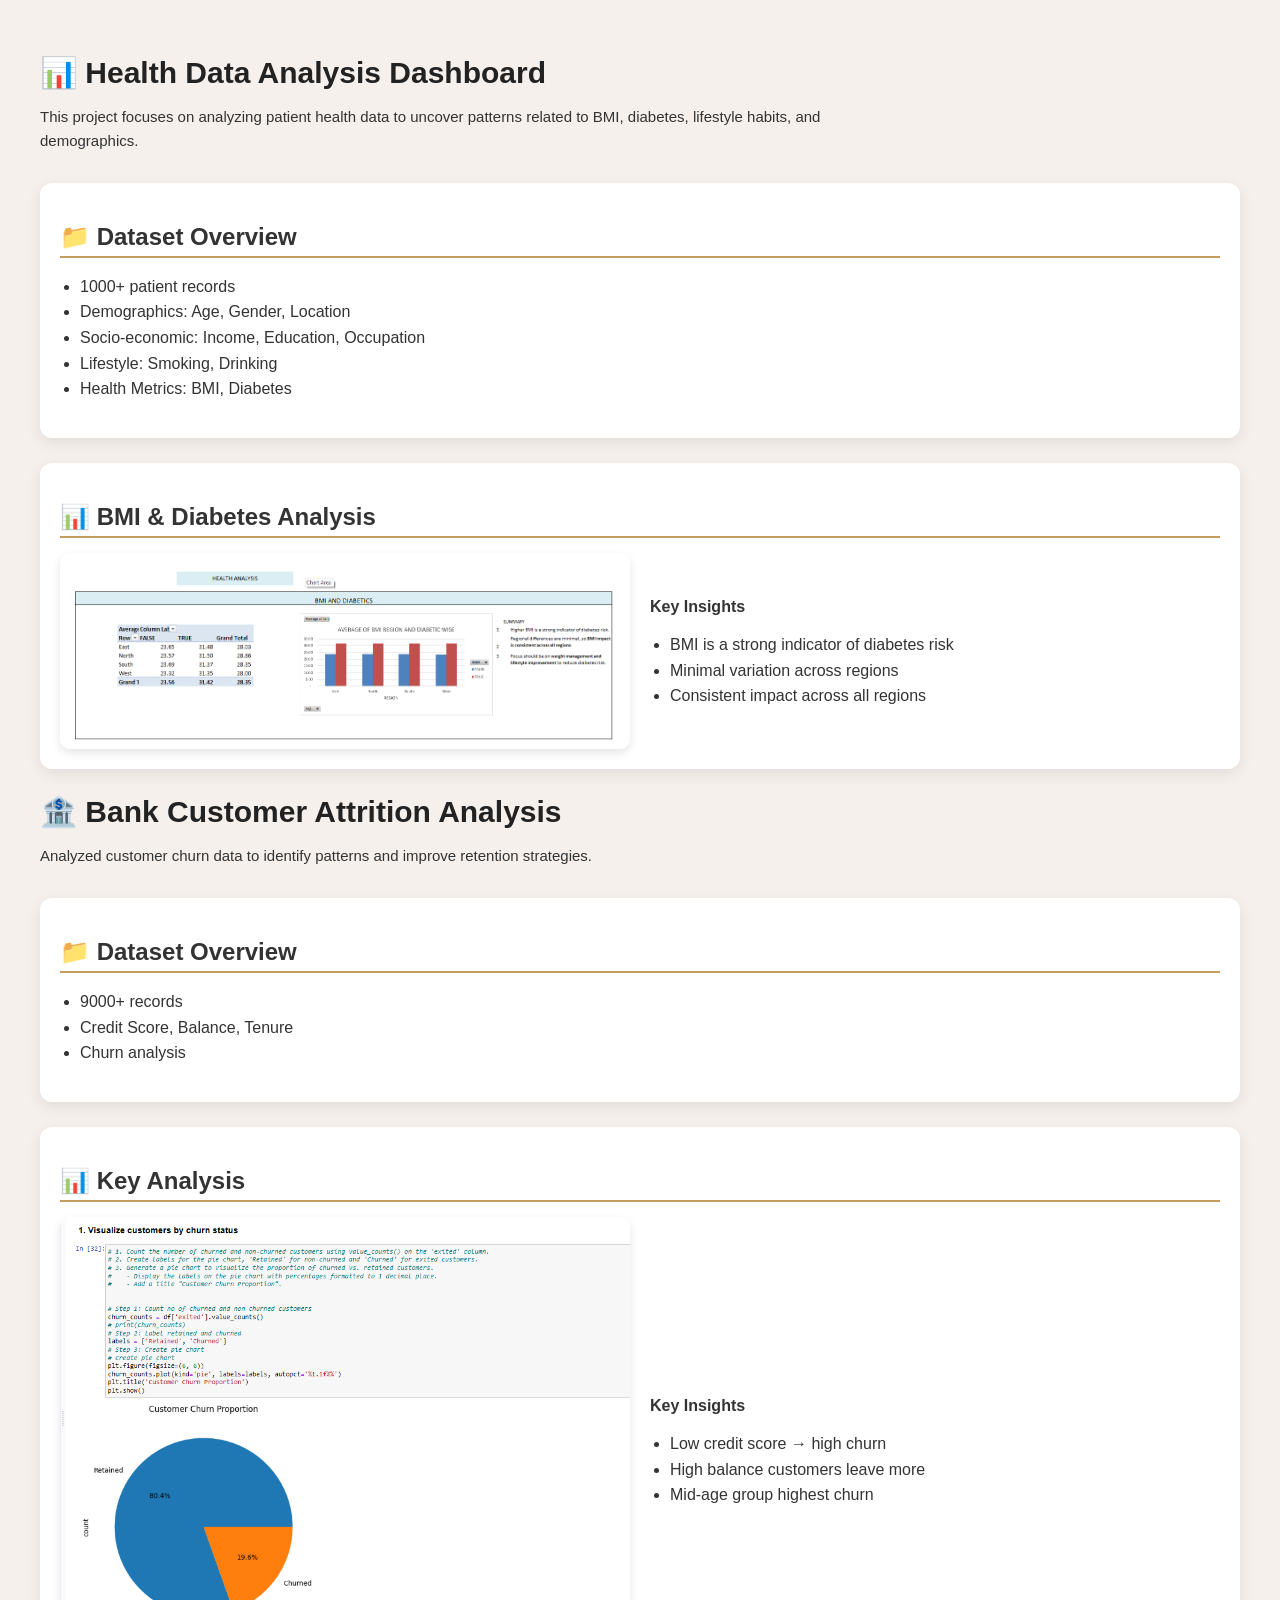
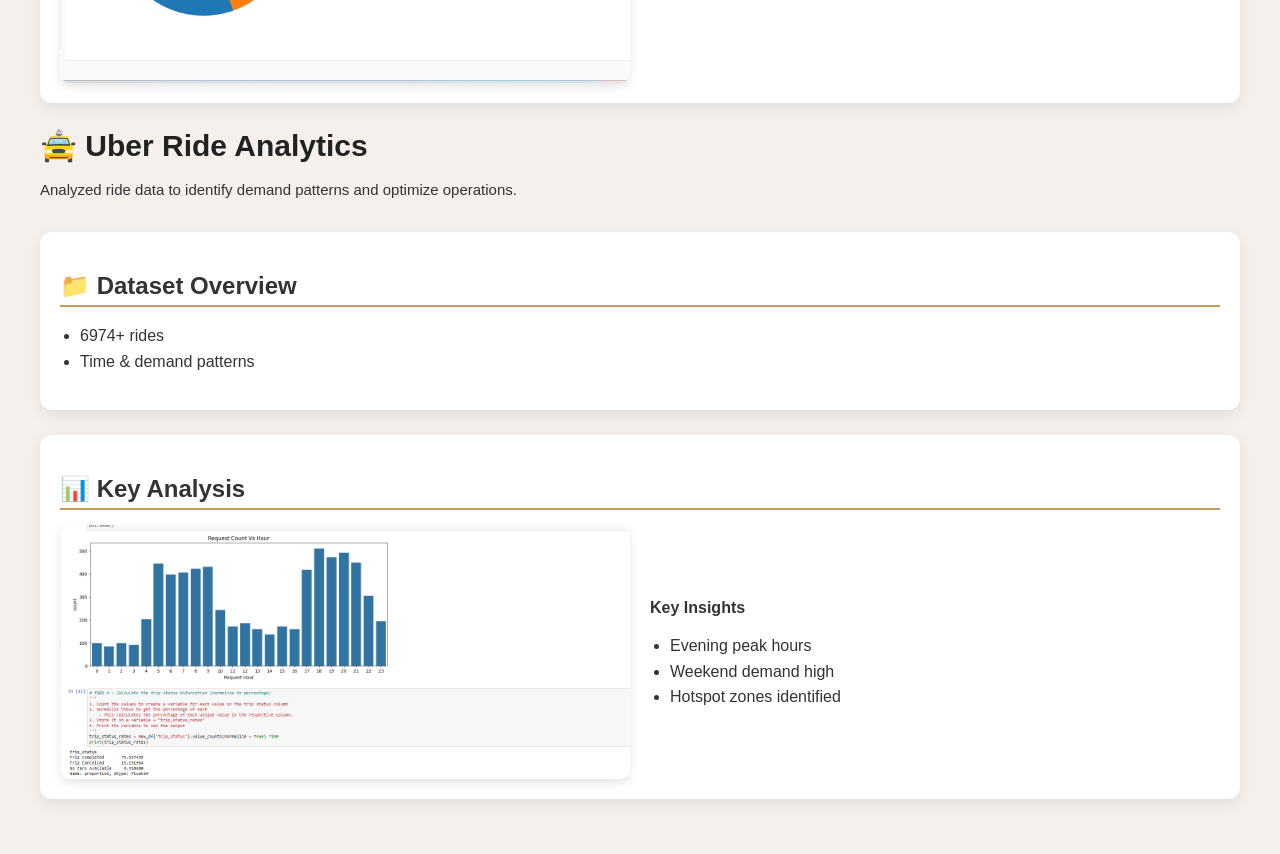
==== projects.html @ 8a6ec2fa "Add files via upload" ====
<!DOCTYPE html>
<html lang="en">
<head>
  <meta charset="UTF-8">
  <title>Projects - Abhishek Kumar</title>
  <link rel="stylesheet" href="style.css">
</head>

<body>

<section class="projects-page">

  <!-- ===== PROJECT 1 ===== -->
  <div class="project-container">

    <h1>📊 Health Data Analysis Dashboard</h1>

    <p class="project-intro">
      This project focuses on analyzing patient health data to uncover patterns related to BMI, diabetes, lifestyle habits, and demographics.
    </p>

    <div class="section-box">
      <h2>📁 Dataset Overview</h2>
      <ul>
        <li>1000+ patient records</li>
        <li>Demographics: Age, Gender, Location</li>
        <li>Socio-economic: Income, Education, Occupation</li>
        <li>Lifestyle: Smoking, Drinking</li>
        <li>Health Metrics: BMI, Diabetes</li>
      </ul>
    </div>

    <div class="section-box">
      <h2>📊 BMI & Diabetes Analysis</h2>
      <div class="grid">
        <img src="./bmichart.png">  
        <div>
          <h4>Key Insights</h4>
          <ul>
            <li>BMI is a strong indicator of diabetes risk</li>
            <li>Minimal variation across regions</li>
            <li>Consistent impact across all regions</li>
          </ul>
        </div>
      </div>
    </div>

  </div>


  <!-- ===== PROJECT 2 ===== -->
  <div class="project-container">

    <h1>🏦 Bank Customer Attrition Analysis</h1>

    <p class="project-intro">
      Analyzed customer churn data to identify patterns and improve retention strategies.
    </p>

    <div class="section-box">
      <h2>📁 Dataset Overview</h2>
      <ul>
        <li>9000+ records</li>
        <li>Credit Score, Balance, Tenure</li>
        <li>Churn analysis</li>
      </ul>
    </div>

    <div class="section-box">
      <h2>📊 Key Analysis</h2>
      <div class="grid">
        <img src="./pie.png">
        <div>
          <h4>Key Insights</h4>
          <ul>
            <li>Low credit score → high churn</li>
            <li>High balance customers leave more</li>
            <li>Mid-age group highest churn</li>
          </ul>
        </div>
      </div>
    </div>

  </div>


  <!-- ===== PROJECT 3 ===== -->
  <div class="project-container">

    <h1>🚖 Uber Ride Analytics</h1>

    <p class="project-intro">
      Analyzed ride data to identify demand patterns and optimize operations.
    </p>

    <div class="section-box">
      <h2>📁 Dataset Overview</h2>
      <ul>
        <li>6974+ rides</li>
        <li>Time & demand patterns</li>
      </ul>
    </div>

    <div class="section-box">
      <h2>📊 Key Analysis</h2>
      <div class="grid">
        <img src="./bar_chart (1).png">
        <div>
          <h4>Key Insights</h4>
          <ul>
            <li>Evening peak hours</li>
            <li>Weekend demand high</li>
            <li>Hotspot zones identified</li>
          </ul>
        </div>
      </div>
    </div>

  </div>

</section>

</body>
</html>
---- style.css ----
/* BODY */
body {
  font-family: 'Segoe UI', sans-serif;
  margin: 0;
  background-color: #f5f0ec;
  color: #333;
}

/* MAIN CONTAINER */
.projects-page {
  max-width: 1200px;
  margin: auto;
  padding: 30px;
}

/* PROJECT TITLE */
h1 {
  font-size: 30px;
  margin-bottom: 10px;
  color: #222;
}

/* INTRO TEXT */
.project-intro {
  font-size: 15px;
  line-height: 1.6;
  margin-bottom: 30px;
  max-width: 800px;
}

/* SECTION BOX */
.section-box {
  background: white;
  padding: 20px;
  margin-bottom: 25px;
  border-radius: 12px;
  box-shadow: 0 5px 15px rgba(0,0,0,0.08);
}

/* SECTION TITLES */
.section-box h2 {
  margin-bottom: 15px;
  border-bottom: 2px solid #c59d5f;
  padding-bottom: 5px;
}

/* GRID FOR IMAGE + TEXT */
.grid {
  display: grid;
  grid-template-columns: 1fr 1fr;
  gap: 20px;
  align-items: center;
}

/* IMAGES */
.grid img {
  width: 100%;
  border-radius: 10px;
  box-shadow: 0 4px 10px rgba(0,0,0,0.1);
}

/* TEXT SIDE */
.grid h4 {
  margin-bottom: 10px;
}

.grid ul {
  padding-left: 18px;
}

/* DATASET LIST */
.section-box ul {
  padding-left: 20px;
  line-height: 1.6;
}

/* SPACING BETWEEN PROJECTS */
h1:not(:first-child) {
  margin-top: 60px;
  border-top: 3px solid #ddd;
  padding-top: 30px;
}

/* HOVER EFFECT */
.section-box:hover {
  transform: translateY(-3px);
  transition: 0.3s;
}

/* MOBILE RESPONSIVE */
@media (max-width: 768px) {
  .grid {
    grid-template-columns: 1fr;
  }
}
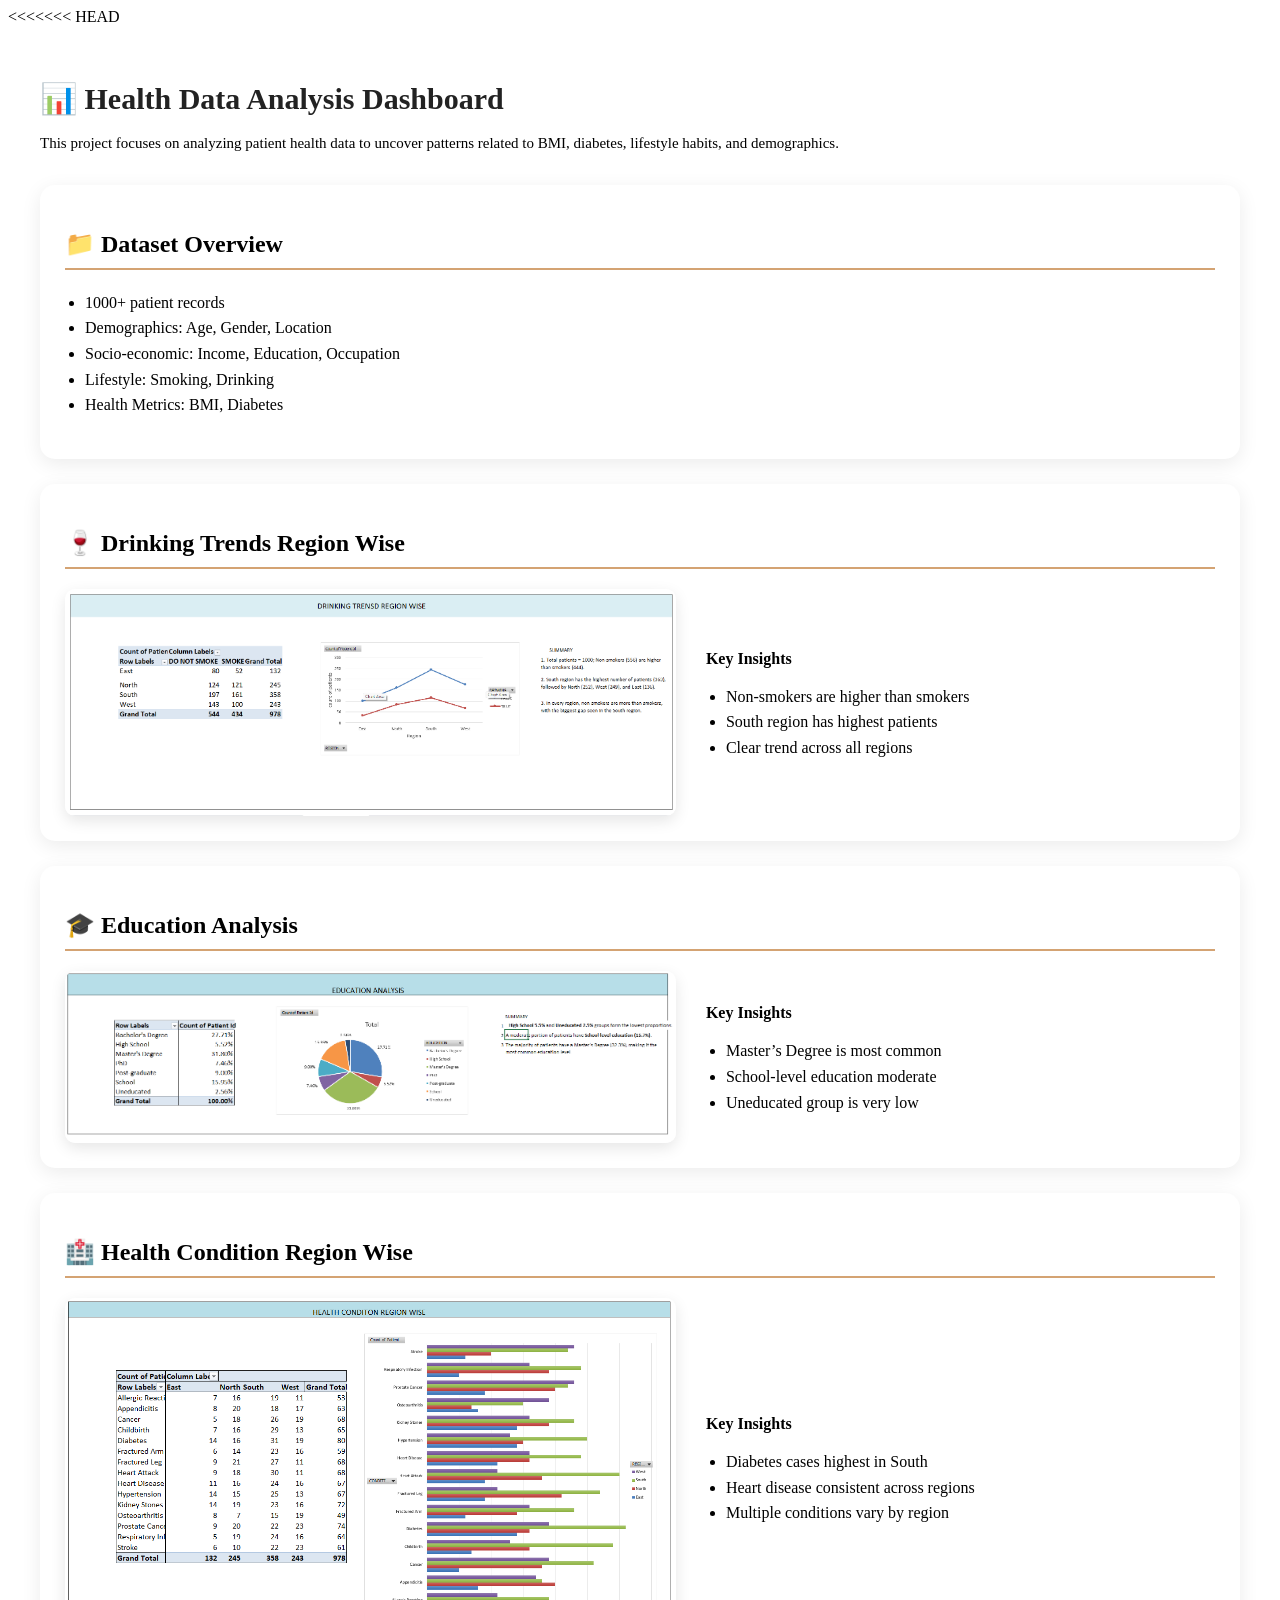
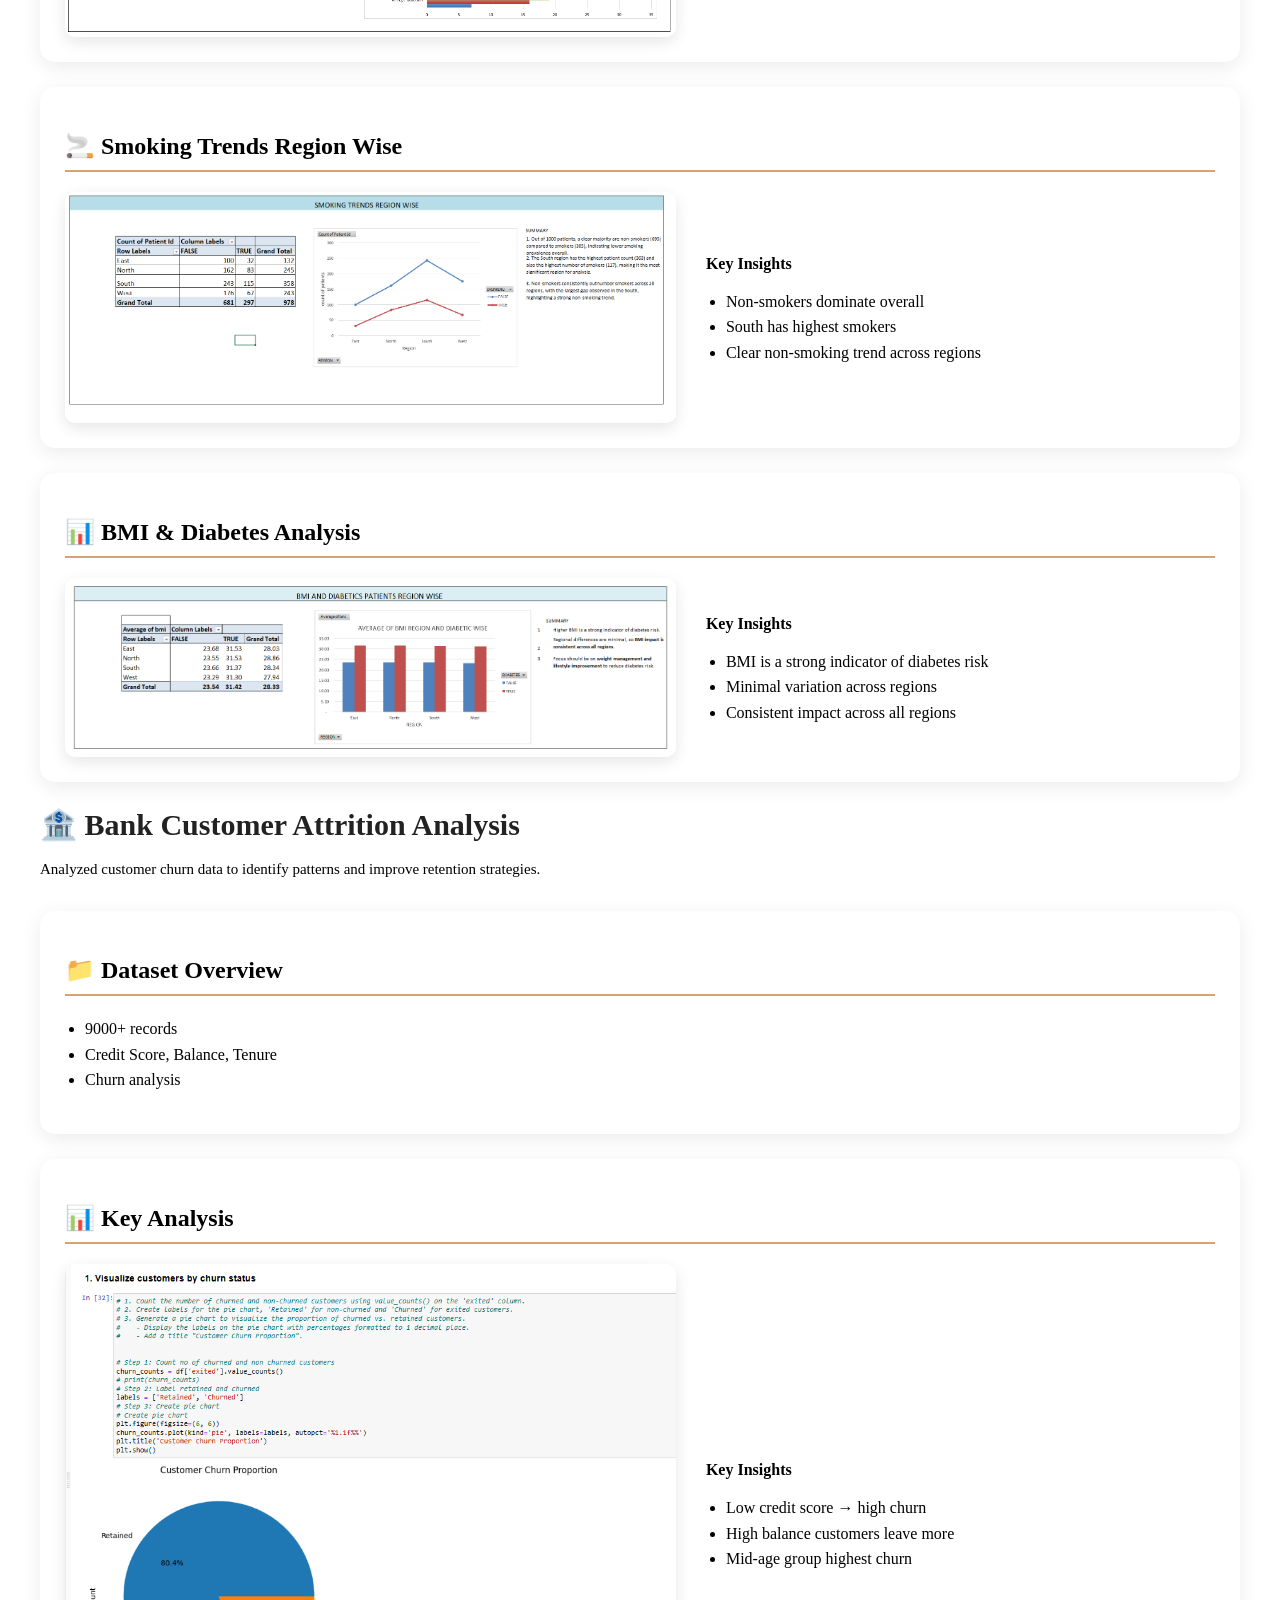
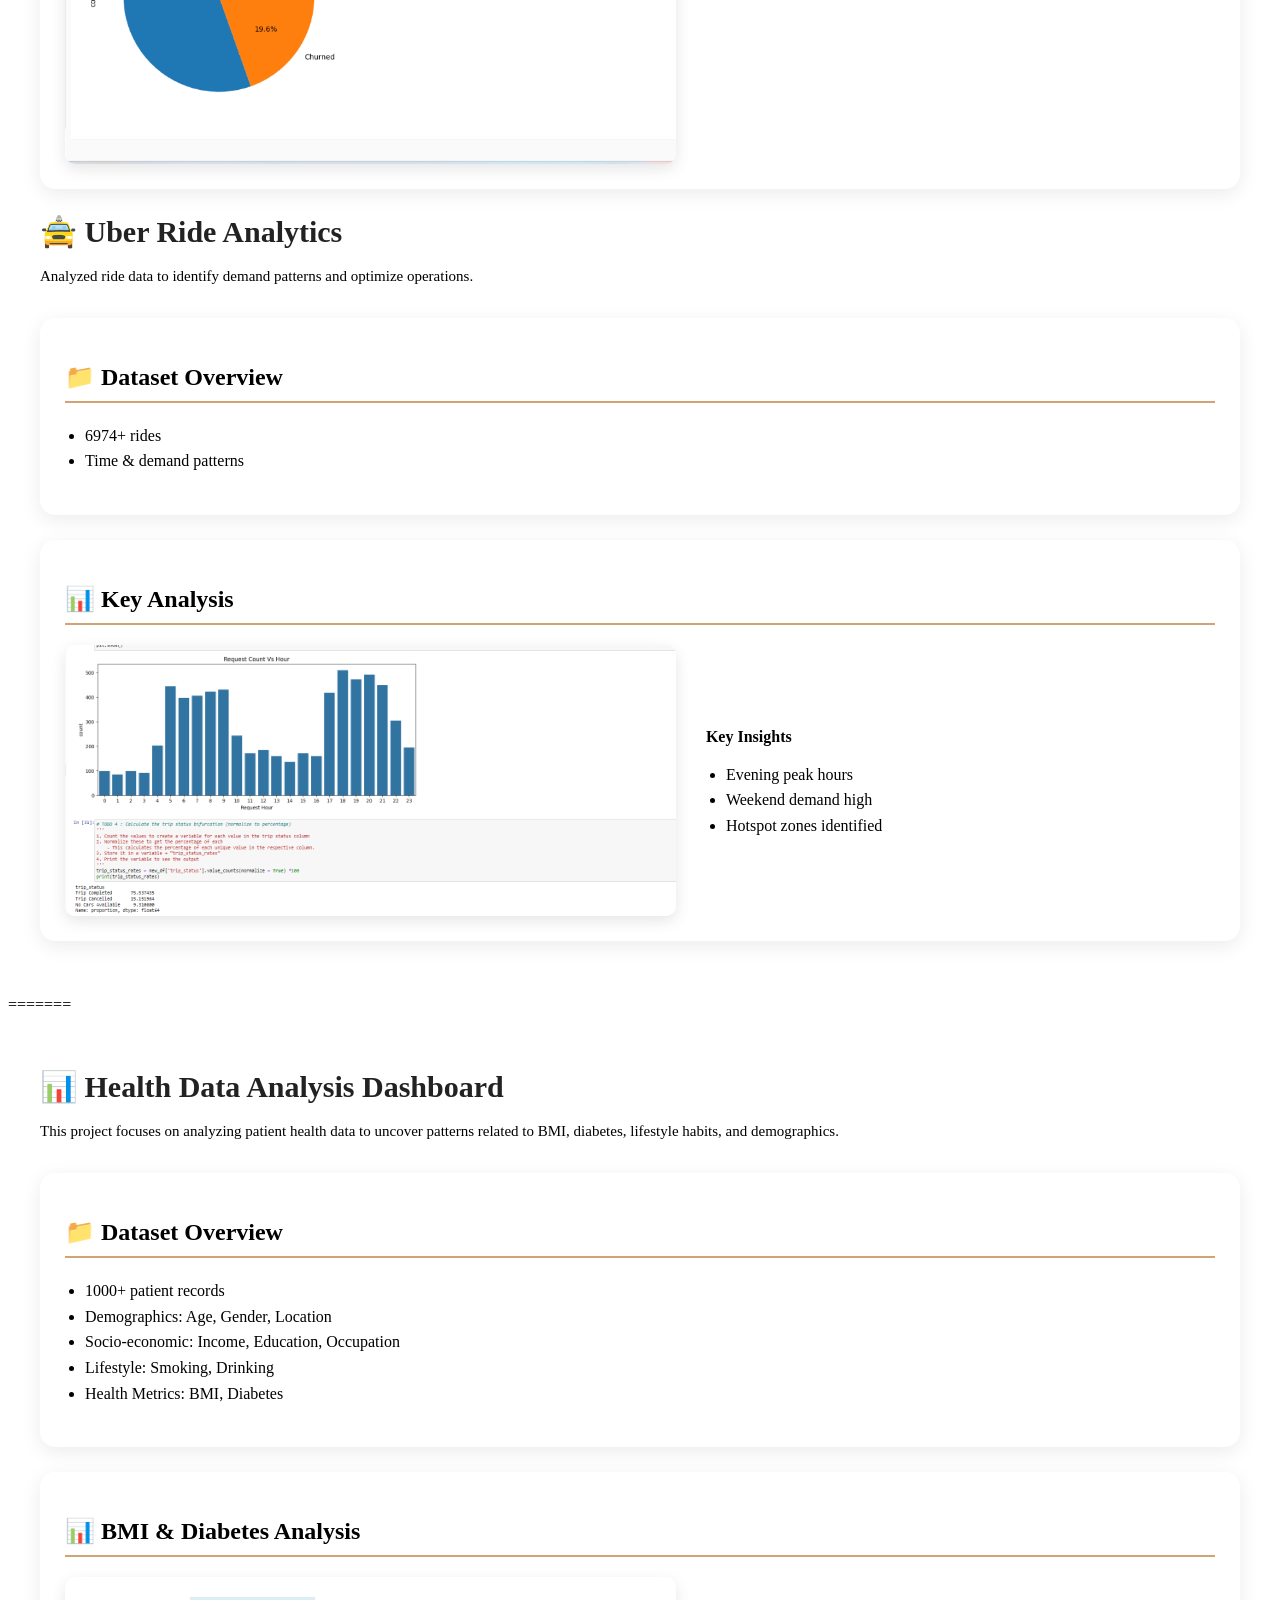
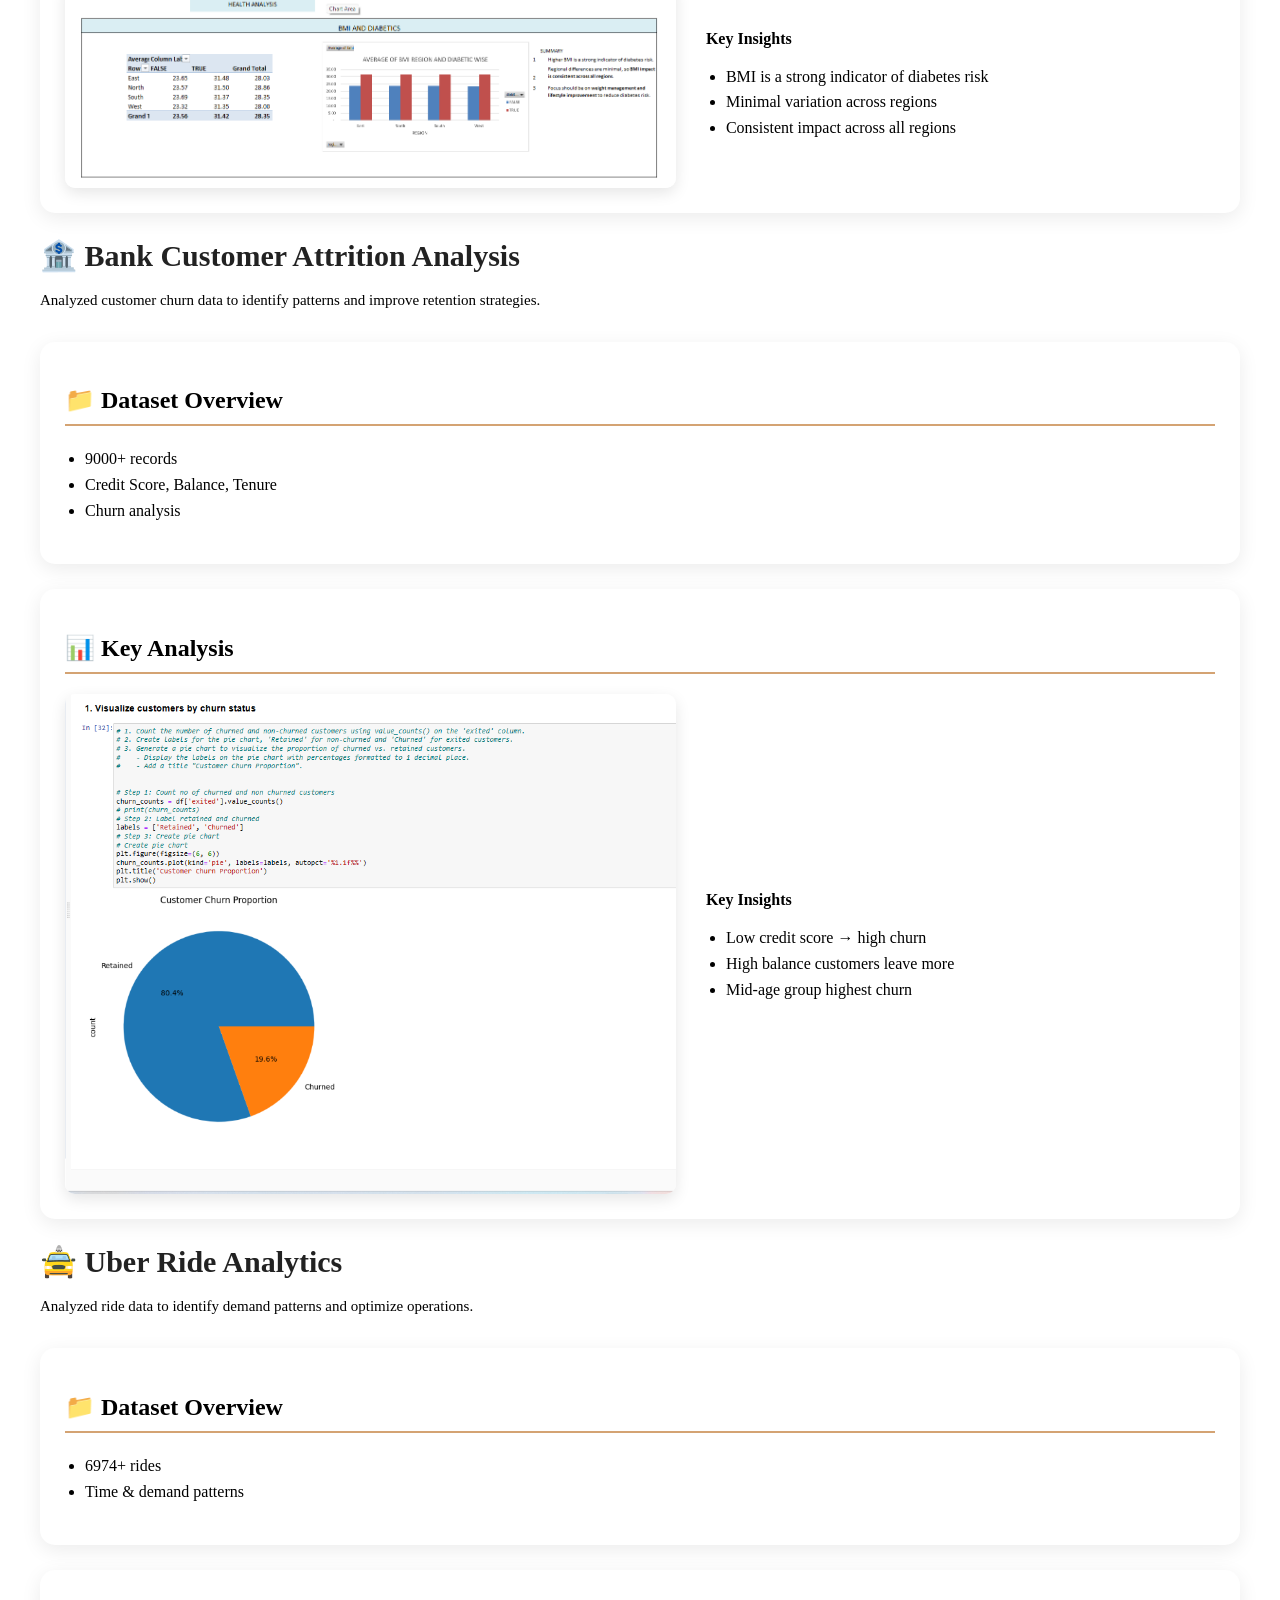
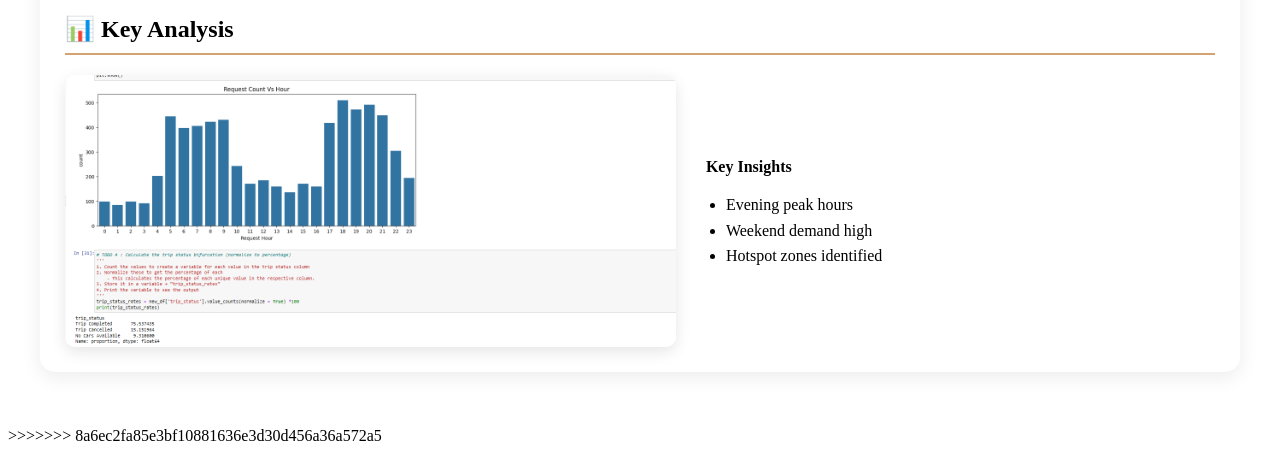
==== commit fe1da01d: "Clean portfolio upload" ====
--- a/projects.html
+++ b/projects.html
@@ -1,124 +1,315 @@
-<!DOCTYPE html>
-<html lang="en">
-<head>
-  <meta charset="UTF-8">
-  <title>Projects - Abhishek Kumar</title>
-  <link rel="stylesheet" href="style.css">
-</head>
-
-<body>
-
-<section class="projects-page">
-
-  <!-- ===== PROJECT 1 ===== -->
-  <div class="project-container">
-
-    <h1>📊 Health Data Analysis Dashboard</h1>
-
-    <p class="project-intro">
-      This project focuses on analyzing patient health data to uncover patterns related to BMI, diabetes, lifestyle habits, and demographics.
-    </p>
-
-    <div class="section-box">
-      <h2>📁 Dataset Overview</h2>
-      <ul>
-        <li>1000+ patient records</li>
-        <li>Demographics: Age, Gender, Location</li>
-        <li>Socio-economic: Income, Education, Occupation</li>
-        <li>Lifestyle: Smoking, Drinking</li>
-        <li>Health Metrics: BMI, Diabetes</li>
-      </ul>
-    </div>
-
-    <div class="section-box">
-      <h2>📊 BMI & Diabetes Analysis</h2>
-      <div class="grid">
-        <img src="./bmichart.png">  
-        <div>
-          <h4>Key Insights</h4>
-          <ul>
-            <li>BMI is a strong indicator of diabetes risk</li>
-            <li>Minimal variation across regions</li>
-            <li>Consistent impact across all regions</li>
-          </ul>
-        </div>
-      </div>
-    </div>
-
-  </div>
-
-
-  <!-- ===== PROJECT 2 ===== -->
-  <div class="project-container">
-
-    <h1>🏦 Bank Customer Attrition Analysis</h1>
-
-    <p class="project-intro">
-      Analyzed customer churn data to identify patterns and improve retention strategies.
-    </p>
-
-    <div class="section-box">
-      <h2>📁 Dataset Overview</h2>
-      <ul>
-        <li>9000+ records</li>
-        <li>Credit Score, Balance, Tenure</li>
-        <li>Churn analysis</li>
-      </ul>
-    </div>
-
-    <div class="section-box">
-      <h2>📊 Key Analysis</h2>
-      <div class="grid">
-        <img src="./pie.png">
-        <div>
-          <h4>Key Insights</h4>
-          <ul>
-            <li>Low credit score → high churn</li>
-            <li>High balance customers leave more</li>
-            <li>Mid-age group highest churn</li>
-          </ul>
-        </div>
-      </div>
-    </div>
-
-  </div>
-
-
-  <!-- ===== PROJECT 3 ===== -->
-  <div class="project-container">
-
-    <h1>🚖 Uber Ride Analytics</h1>
-
-    <p class="project-intro">
-      Analyzed ride data to identify demand patterns and optimize operations.
-    </p>
-
-    <div class="section-box">
-      <h2>📁 Dataset Overview</h2>
-      <ul>
-        <li>6974+ rides</li>
-        <li>Time & demand patterns</li>
-      </ul>
-    </div>
-
-    <div class="section-box">
-      <h2>📊 Key Analysis</h2>
-      <div class="grid">
-        <img src="./bar_chart (1).png">
-        <div>
-          <h4>Key Insights</h4>
-          <ul>
-            <li>Evening peak hours</li>
-            <li>Weekend demand high</li>
-            <li>Hotspot zones identified</li>
-          </ul>
-        </div>
-      </div>
-    </div>
-
-  </div>
-
-</section>
-
-</body>
+<<<<<<< HEAD
+<!DOCTYPE html>
+<html lang="en">
+<head>
+  <meta charset="UTF-8">
+  <title>Projects - Abhishek Kumar</title>
+  <link rel="stylesheet" href="style.css">
+</head>
+
+<body>
+
+<section class="projects-page">
+
+  <!-- ===== PROJECT 1 ===== -->
+  <div class="project-container">
+
+    <h1>📊 Health Data Analysis Dashboard</h1>
+
+    <p class="project-intro">
+      This project focuses on analyzing patient health data to uncover patterns related to BMI, diabetes, lifestyle habits, and demographics.
+    </p>
+
+    <div class="section-box">
+      <h2>📁 Dataset Overview</h2>
+      <ul>
+        <li>1000+ patient records</li>
+        <li>Demographics: Age, Gender, Location</li>
+        <li>Socio-economic: Income, Education, Occupation</li>
+        <li>Lifestyle: Smoking, Drinking</li>
+        <li>Health Metrics: BMI, Diabetes</li>
+      </ul>
+    </div>
+    <div class="section-box">
+  <h2>🍷 Drinking Trends Region Wise</h2>
+
+  <div class="grid">
+    <img src="./Drinking Trends by Region.png">
+
+    <div>
+      <h4>Key Insights</h4>
+      <ul>
+        <li>Non-smokers are higher than smokers</li>
+        <li>South region has highest patients</li>
+        <li>Clear trend across all regions</li>
+      </ul>
+    </div>
+  </div>
+</div>
+
+<div class="section-box">
+  <h2>🎓 Education Analysis</h2>
+
+  <div class="grid">
+    <img src="./Education Analysis Dashboard.png">
+
+    <div>
+      <h4>Key Insights</h4>
+      <ul>
+        <li>Master’s Degree is most common</li>
+        <li>School-level education moderate</li>
+        <li>Uneducated group is very low</li>
+      </ul>
+    </div>
+  </div>
+</div>
+<div class="section-box">
+  <h2>🏥 Health Condition Region Wise</h2>
+
+  <div class="grid">
+    <img src="./Health Conditions by Region.png">
+
+    <div>
+      <h4>Key Insights</h4>
+      <ul>
+        <li>Diabetes cases highest in South</li>
+        <li>Heart disease consistent across regions</li>
+        <li>Multiple conditions vary by region</li>
+      </ul>
+    </div>
+  </div>
+</div>
+<div class="section-box">
+  <h2>🚬 Smoking Trends Region Wise</h2>
+
+  <div class="grid">
+    <img src="./Smoking Trends by Region.png">
+
+    <div>
+      <h4>Key Insights</h4>
+      <ul>
+        <li>Non-smokers dominate overall</li>
+        <li>South has highest smokers</li>
+        <li>Clear non-smoking trend across regions</li>
+      </ul>
+    </div>
+  </div>
+</div>
+
+    <div class="section-box">
+      <h2>📊 BMI & Diabetes Analysis</h2>
+      <div class="grid">
+        <img src="./Avg BMI – Region & Diabetes.png">  
+        <div>
+          <h4>Key Insights</h4>
+          <ul>
+            <li>BMI is a strong indicator of diabetes risk</li>
+            <li>Minimal variation across regions</li>
+            <li>Consistent impact across all regions</li>
+          </ul>
+        </div>
+      </div>
+    </div>
+
+  </div>
+
+
+  <!-- ===== PROJECT 2 ===== -->
+  <div class="project-container">
+
+    <h1>🏦 Bank Customer Attrition Analysis</h1>
+
+    <p class="project-intro">
+      Analyzed customer churn data to identify patterns and improve retention strategies.
+    </p>
+
+    <div class="section-box">
+      <h2>📁 Dataset Overview</h2>
+      <ul>
+        <li>9000+ records</li>
+        <li>Credit Score, Balance, Tenure</li>
+        <li>Churn analysis</li>
+      </ul>
+    </div>
+
+    <div class="section-box">
+      <h2>📊 Key Analysis</h2>
+      <div class="grid">
+        <img src="./pie.png">
+        <div>
+          <h4>Key Insights</h4>
+          <ul>
+            <li>Low credit score → high churn</li>
+            <li>High balance customers leave more</li>
+            <li>Mid-age group highest churn</li>
+          </ul>
+        </div>
+      </div>
+    </div>
+
+  </div>
+
+
+  <!-- ===== PROJECT 3 ===== -->
+  <div class="project-container">
+
+    <h1>🚖 Uber Ride Analytics</h1>
+
+    <p class="project-intro">
+      Analyzed ride data to identify demand patterns and optimize operations.
+    </p>
+
+    <div class="section-box">
+      <h2>📁 Dataset Overview</h2>
+      <ul>
+        <li>6974+ rides</li>
+        <li>Time & demand patterns</li>
+      </ul>
+    </div>
+
+    <div class="section-box">
+      <h2>📊 Key Analysis</h2>
+      <div class="grid">
+        <img src="./bar_chart (1).png">
+        <div>
+          <h4>Key Insights</h4>
+          <ul>
+            <li>Evening peak hours</li>
+            <li>Weekend demand high</li>
+            <li>Hotspot zones identified</li>
+          </ul>
+        </div>
+      </div>
+    </div>
+
+  </div>
+
+</section>
+
+</body>
+=======
+<!DOCTYPE html>
+<html lang="en">
+<head>
+  <meta charset="UTF-8">
+  <title>Projects - Abhishek Kumar</title>
+  <link rel="stylesheet" href="style.css">
+</head>
+
+<body>
+
+<section class="projects-page">
+
+  <!-- ===== PROJECT 1 ===== -->
+  <div class="project-container">
+
+    <h1>📊 Health Data Analysis Dashboard</h1>
+
+    <p class="project-intro">
+      This project focuses on analyzing patient health data to uncover patterns related to BMI, diabetes, lifestyle habits, and demographics.
+    </p>
+
+    <div class="section-box">
+      <h2>📁 Dataset Overview</h2>
+      <ul>
+        <li>1000+ patient records</li>
+        <li>Demographics: Age, Gender, Location</li>
+        <li>Socio-economic: Income, Education, Occupation</li>
+        <li>Lifestyle: Smoking, Drinking</li>
+        <li>Health Metrics: BMI, Diabetes</li>
+      </ul>
+    </div>
+
+    <div class="section-box">
+      <h2>📊 BMI & Diabetes Analysis</h2>
+      <div class="grid">
+        <img src="./bmichart.png">  
+        <div>
+          <h4>Key Insights</h4>
+          <ul>
+            <li>BMI is a strong indicator of diabetes risk</li>
+            <li>Minimal variation across regions</li>
+            <li>Consistent impact across all regions</li>
+          </ul>
+        </div>
+      </div>
+    </div>
+
+  </div>
+
+
+  <!-- ===== PROJECT 2 ===== -->
+  <div class="project-container">
+
+    <h1>🏦 Bank Customer Attrition Analysis</h1>
+
+    <p class="project-intro">
+      Analyzed customer churn data to identify patterns and improve retention strategies.
+    </p>
+
+    <div class="section-box">
+      <h2>📁 Dataset Overview</h2>
+      <ul>
+        <li>9000+ records</li>
+        <li>Credit Score, Balance, Tenure</li>
+        <li>Churn analysis</li>
+      </ul>
+    </div>
+
+    <div class="section-box">
+      <h2>📊 Key Analysis</h2>
+      <div class="grid">
+        <img src="./pie.png">
+        <div>
+          <h4>Key Insights</h4>
+          <ul>
+            <li>Low credit score → high churn</li>
+            <li>High balance customers leave more</li>
+            <li>Mid-age group highest churn</li>
+          </ul>
+        </div>
+      </div>
+    </div>
+
+  </div>
+
+
+  <!-- ===== PROJECT 3 ===== -->
+  <div class="project-container">
+
+    <h1>🚖 Uber Ride Analytics</h1>
+
+    <p class="project-intro">
+      Analyzed ride data to identify demand patterns and optimize operations.
+    </p>
+
+    <div class="section-box">
+      <h2>📁 Dataset Overview</h2>
+      <ul>
+        <li>6974+ rides</li>
+        <li>Time & demand patterns</li>
+      </ul>
+    </div>
+
+    <div class="section-box">
+      <h2>📊 Key Analysis</h2>
+      <div class="grid">
+        <img src="./bar_chart (1).png">
+        <div>
+          <h4>Key Insights</h4>
+          <ul>
+            <li>Evening peak hours</li>
+            <li>Weekend demand high</li>
+            <li>Hotspot zones identified</li>
+          </ul>
+        </div>
+      </div>
+    </div>
+
+  </div>
+
+</section>
+
+</body>
+>>>>>>> 8a6ec2fa85e3bf10881636e3d30d456a36a572a5
 </html>
--- a/style.css
+++ b/style.css
@@ -1,95 +1,230 @@
-/* BODY */
-body {
-  font-family: 'Segoe UI', sans-serif;
-  margin: 0;
-  background-color: #f5f0ec;
-  color: #333;
-}
-
-/* MAIN CONTAINER */
-.projects-page {
-  max-width: 1200px;
-  margin: auto;
-  padding: 30px;
-}
-
-/* PROJECT TITLE */
-h1 {
-  font-size: 30px;
-  margin-bottom: 10px;
-  color: #222;
-}
-
-/* INTRO TEXT */
-.project-intro {
-  font-size: 15px;
-  line-height: 1.6;
-  margin-bottom: 30px;
-  max-width: 800px;
-}
-
-/* SECTION BOX */
-.section-box {
-  background: white;
-  padding: 20px;
-  margin-bottom: 25px;
-  border-radius: 12px;
-  box-shadow: 0 5px 15px rgba(0,0,0,0.08);
-}
-
-/* SECTION TITLES */
-.section-box h2 {
-  margin-bottom: 15px;
-  border-bottom: 2px solid #c59d5f;
-  padding-bottom: 5px;
-}
-
-/* GRID FOR IMAGE + TEXT */
-.grid {
-  display: grid;
-  grid-template-columns: 1fr 1fr;
-  gap: 20px;
-  align-items: center;
-}
-
-/* IMAGES */
-.grid img {
-  width: 100%;
-  border-radius: 10px;
-  box-shadow: 0 4px 10px rgba(0,0,0,0.1);
-}
-
-/* TEXT SIDE */
-.grid h4 {
-  margin-bottom: 10px;
-}
-
-.grid ul {
-  padding-left: 18px;
-}
-
-/* DATASET LIST */
-.section-box ul {
-  padding-left: 20px;
-  line-height: 1.6;
-}
-
-/* SPACING BETWEEN PROJECTS */
-h1:not(:first-child) {
-  margin-top: 60px;
-  border-top: 3px solid #ddd;
-  padding-top: 30px;
-}
-
-/* HOVER EFFECT */
-.section-box:hover {
-  transform: translateY(-3px);
-  transition: 0.3s;
-}
-
-/* MOBILE RESPONSIVE */
-@media (max-width: 768px) {
-  .grid {
-    grid-template-columns: 1fr;
-  }
+<<<<<<< HEAD
+/* BODY */
+body {
+  font-family: 'Segoe UI', sans-serif;
+  margin: 0;
+  background-color: #f5f0ec;
+  color: #333;
+}
+
+/* MAIN CONTAINER */
+.projects-page {
+  max-width: 1200px;
+  margin: auto;
+  padding: 30px;
+}
+
+/* PROJECT TITLE */
+h1 {
+  font-size: 30px;
+  margin-bottom: 10px;
+  color: #222;
+}
+
+/* INTRO TEXT */
+.project-intro {
+  font-size: 15px;
+  line-height: 1.6;
+  margin-bottom: 30px;
+  max-width: 800px;
+}
+
+/* SECTION BOX */
+.section-box {
+  background: white;
+  padding: 20px;
+  margin-bottom: 25px;
+  border-radius: 12px;
+  box-shadow: 0 5px 15px rgba(0,0,0,0.08);
+}
+
+/* SECTION TITLES */
+.section-box h2 {
+  margin-bottom: 15px;
+  border-bottom: 2px solid #c59d5f;
+  padding-bottom: 5px;
+}
+
+/* GRID FOR IMAGE + TEXT */
+.grid {
+  display: grid;
+  grid-template-columns: 1fr 1fr;
+  gap: 20px;
+  align-items: center;
+}
+
+/* IMAGES */
+.grid img {
+  width: 100%;
+  border-radius: 10px;
+  box-shadow: 0 4px 10px rgba(0,0,0,0.1);
+}
+
+/* TEXT SIDE */
+.grid h4 {
+  margin-bottom: 10px;
+}
+
+.grid ul {
+  padding-left: 18px;
+}
+
+/* DATASET LIST */
+.section-box ul {
+  padding-left: 20px;
+  line-height: 1.6;
+}
+
+/* SPACING BETWEEN PROJECTS */
+h1:not(:first-child) {
+  margin-top: 60px;
+  border-top: 3px solid #ddd;
+  padding-top: 30px;
+}
+
+/* HOVER EFFECT */
+.section-box:hover {
+  transform: translateY(-3px);
+  transition: 0.3s;
+}
+
+/* MOBILE RESPONSIVE */
+@media (max-width: 768px) {
+  .grid {
+    grid-template-columns: 1fr;
+  }
+}
+
+.section-box {
+  background: #fff;
+  padding: 25px;
+  margin-top: 25px;
+  border-radius: 15px;
+  box-shadow: 0 5px 20px rgba(0,0,0,0.08);
+}
+
+.section-box h2 {
+  border-bottom: 2px solid #d4a373;
+  padding-bottom: 10px;
+  margin-bottom: 20px;
+}
+
+/* GRID LAYOUT */
+.grid {
+  display: grid;
+  grid-template-columns: 1.2fr 1fr;
+  gap: 30px;
+  align-items: center;
+}
+
+/* IMAGE */
+.grid img {
+  width: 100%;
+  border-radius: 10px;
+  box-shadow: 0 5px 15px rgba(0,0,0,0.1);
+}
+
+/* TEXT */
+.grid h4 {
+  margin-bottom: 10px;
+}
+
+.grid ul {
+  padding-left: 20px;
+=======
+/* BODY */
+body {
+  font-family: 'Segoe UI', sans-serif;
+  margin: 0;
+  background-color: #f5f0ec;
+  color: #333;
+}
+
+/* MAIN CONTAINER */
+.projects-page {
+  max-width: 1200px;
+  margin: auto;
+  padding: 30px;
+}
+
+/* PROJECT TITLE */
+h1 {
+  font-size: 30px;
+  margin-bottom: 10px;
+  color: #222;
+}
+
+/* INTRO TEXT */
+.project-intro {
+  font-size: 15px;
+  line-height: 1.6;
+  margin-bottom: 30px;
+  max-width: 800px;
+}
+
+/* SECTION BOX */
+.section-box {
+  background: white;
+  padding: 20px;
+  margin-bottom: 25px;
+  border-radius: 12px;
+  box-shadow: 0 5px 15px rgba(0,0,0,0.08);
+}
+
+/* SECTION TITLES */
+.section-box h2 {
+  margin-bottom: 15px;
+  border-bottom: 2px solid #c59d5f;
+  padding-bottom: 5px;
+}
+
+/* GRID FOR IMAGE + TEXT */
+.grid {
+  display: grid;
+  grid-template-columns: 1fr 1fr;
+  gap: 20px;
+  align-items: center;
+}
+
+/* IMAGES */
+.grid img {
+  width: 100%;
+  border-radius: 10px;
+  box-shadow: 0 4px 10px rgba(0,0,0,0.1);
+}
+
+/* TEXT SIDE */
+.grid h4 {
+  margin-bottom: 10px;
+}
+
+.grid ul {
+  padding-left: 18px;
+}
+
+/* DATASET LIST */
+.section-box ul {
+  padding-left: 20px;
+  line-height: 1.6;
+}
+
+/* SPACING BETWEEN PROJECTS */
+h1:not(:first-child) {
+  margin-top: 60px;
+  border-top: 3px solid #ddd;
+  padding-top: 30px;
+}
+
+/* HOVER EFFECT */
+.section-box:hover {
+  transform: translateY(-3px);
+  transition: 0.3s;
+}
+
+/* MOBILE RESPONSIVE */
+@media (max-width: 768px) {
+  .grid {
+    grid-template-columns: 1fr;
+  }
+>>>>>>> 8a6ec2fa85e3bf10881636e3d30d456a36a572a5
 }
--- a/style.css
+++ b/style.css
@@ -1,95 +1,230 @@
-/* BODY */
-body {
-  font-family: 'Segoe UI', sans-serif;
-  margin: 0;
-  background-color: #f5f0ec;
-  color: #333;
-}
-
-/* MAIN CONTAINER */
-.projects-page {
-  max-width: 1200px;
-  margin: auto;
-  padding: 30px;
-}
-
-/* PROJECT TITLE */
-h1 {
-  font-size: 30px;
-  margin-bottom: 10px;
-  color: #222;
-}
-
-/* INTRO TEXT */
-.project-intro {
-  font-size: 15px;
-  line-height: 1.6;
-  margin-bottom: 30px;
-  max-width: 800px;
-}
-
-/* SECTION BOX */
-.section-box {
-  background: white;
-  padding: 20px;
-  margin-bottom: 25px;
-  border-radius: 12px;
-  box-shadow: 0 5px 15px rgba(0,0,0,0.08);
-}
-
-/* SECTION TITLES */
-.section-box h2 {
-  margin-bottom: 15px;
-  border-bottom: 2px solid #c59d5f;
-  padding-bottom: 5px;
-}
-
-/* GRID FOR IMAGE + TEXT */
-.grid {
-  display: grid;
-  grid-template-columns: 1fr 1fr;
-  gap: 20px;
-  align-items: center;
-}
-
-/* IMAGES */
-.grid img {
-  width: 100%;
-  border-radius: 10px;
-  box-shadow: 0 4px 10px rgba(0,0,0,0.1);
-}
-
-/* TEXT SIDE */
-.grid h4 {
-  margin-bottom: 10px;
-}
-
-.grid ul {
-  padding-left: 18px;
-}
-
-/* DATASET LIST */
-.section-box ul {
-  padding-left: 20px;
-  line-height: 1.6;
-}
-
-/* SPACING BETWEEN PROJECTS */
-h1:not(:first-child) {
-  margin-top: 60px;
-  border-top: 3px solid #ddd;
-  padding-top: 30px;
-}
-
-/* HOVER EFFECT */
-.section-box:hover {
-  transform: translateY(-3px);
-  transition: 0.3s;
-}
-
-/* MOBILE RESPONSIVE */
-@media (max-width: 768px) {
-  .grid {
-    grid-template-columns: 1fr;
-  }
+<<<<<<< HEAD
+/* BODY */
+body {
+  font-family: 'Segoe UI', sans-serif;
+  margin: 0;
+  background-color: #f5f0ec;
+  color: #333;
+}
+
+/* MAIN CONTAINER */
+.projects-page {
+  max-width: 1200px;
+  margin: auto;
+  padding: 30px;
+}
+
+/* PROJECT TITLE */
+h1 {
+  font-size: 30px;
+  margin-bottom: 10px;
+  color: #222;
+}
+
+/* INTRO TEXT */
+.project-intro {
+  font-size: 15px;
+  line-height: 1.6;
+  margin-bottom: 30px;
+  max-width: 800px;
+}
+
+/* SECTION BOX */
+.section-box {
+  background: white;
+  padding: 20px;
+  margin-bottom: 25px;
+  border-radius: 12px;
+  box-shadow: 0 5px 15px rgba(0,0,0,0.08);
+}
+
+/* SECTION TITLES */
+.section-box h2 {
+  margin-bottom: 15px;
+  border-bottom: 2px solid #c59d5f;
+  padding-bottom: 5px;
+}
+
+/* GRID FOR IMAGE + TEXT */
+.grid {
+  display: grid;
+  grid-template-columns: 1fr 1fr;
+  gap: 20px;
+  align-items: center;
+}
+
+/* IMAGES */
+.grid img {
+  width: 100%;
+  border-radius: 10px;
+  box-shadow: 0 4px 10px rgba(0,0,0,0.1);
+}
+
+/* TEXT SIDE */
+.grid h4 {
+  margin-bottom: 10px;
+}
+
+.grid ul {
+  padding-left: 18px;
+}
+
+/* DATASET LIST */
+.section-box ul {
+  padding-left: 20px;
+  line-height: 1.6;
+}
+
+/* SPACING BETWEEN PROJECTS */
+h1:not(:first-child) {
+  margin-top: 60px;
+  border-top: 3px solid #ddd;
+  padding-top: 30px;
+}
+
+/* HOVER EFFECT */
+.section-box:hover {
+  transform: translateY(-3px);
+  transition: 0.3s;
+}
+
+/* MOBILE RESPONSIVE */
+@media (max-width: 768px) {
+  .grid {
+    grid-template-columns: 1fr;
+  }
+}
+
+.section-box {
+  background: #fff;
+  padding: 25px;
+  margin-top: 25px;
+  border-radius: 15px;
+  box-shadow: 0 5px 20px rgba(0,0,0,0.08);
+}
+
+.section-box h2 {
+  border-bottom: 2px solid #d4a373;
+  padding-bottom: 10px;
+  margin-bottom: 20px;
+}
+
+/* GRID LAYOUT */
+.grid {
+  display: grid;
+  grid-template-columns: 1.2fr 1fr;
+  gap: 30px;
+  align-items: center;
+}
+
+/* IMAGE */
+.grid img {
+  width: 100%;
+  border-radius: 10px;
+  box-shadow: 0 5px 15px rgba(0,0,0,0.1);
+}
+
+/* TEXT */
+.grid h4 {
+  margin-bottom: 10px;
+}
+
+.grid ul {
+  padding-left: 20px;
+=======
+/* BODY */
+body {
+  font-family: 'Segoe UI', sans-serif;
+  margin: 0;
+  background-color: #f5f0ec;
+  color: #333;
+}
+
+/* MAIN CONTAINER */
+.projects-page {
+  max-width: 1200px;
+  margin: auto;
+  padding: 30px;
+}
+
+/* PROJECT TITLE */
+h1 {
+  font-size: 30px;
+  margin-bottom: 10px;
+  color: #222;
+}
+
+/* INTRO TEXT */
+.project-intro {
+  font-size: 15px;
+  line-height: 1.6;
+  margin-bottom: 30px;
+  max-width: 800px;
+}
+
+/* SECTION BOX */
+.section-box {
+  background: white;
+  padding: 20px;
+  margin-bottom: 25px;
+  border-radius: 12px;
+  box-shadow: 0 5px 15px rgba(0,0,0,0.08);
+}
+
+/* SECTION TITLES */
+.section-box h2 {
+  margin-bottom: 15px;
+  border-bottom: 2px solid #c59d5f;
+  padding-bottom: 5px;
+}
+
+/* GRID FOR IMAGE + TEXT */
+.grid {
+  display: grid;
+  grid-template-columns: 1fr 1fr;
+  gap: 20px;
+  align-items: center;
+}
+
+/* IMAGES */
+.grid img {
+  width: 100%;
+  border-radius: 10px;
+  box-shadow: 0 4px 10px rgba(0,0,0,0.1);
+}
+
+/* TEXT SIDE */
+.grid h4 {
+  margin-bottom: 10px;
+}
+
+.grid ul {
+  padding-left: 18px;
+}
+
+/* DATASET LIST */
+.section-box ul {
+  padding-left: 20px;
+  line-height: 1.6;
+}
+
+/* SPACING BETWEEN PROJECTS */
+h1:not(:first-child) {
+  margin-top: 60px;
+  border-top: 3px solid #ddd;
+  padding-top: 30px;
+}
+
+/* HOVER EFFECT */
+.section-box:hover {
+  transform: translateY(-3px);
+  transition: 0.3s;
+}
+
+/* MOBILE RESPONSIVE */
+@media (max-width: 768px) {
+  .grid {
+    grid-template-columns: 1fr;
+  }
+>>>>>>> 8a6ec2fa85e3bf10881636e3d30d456a36a572a5
 }
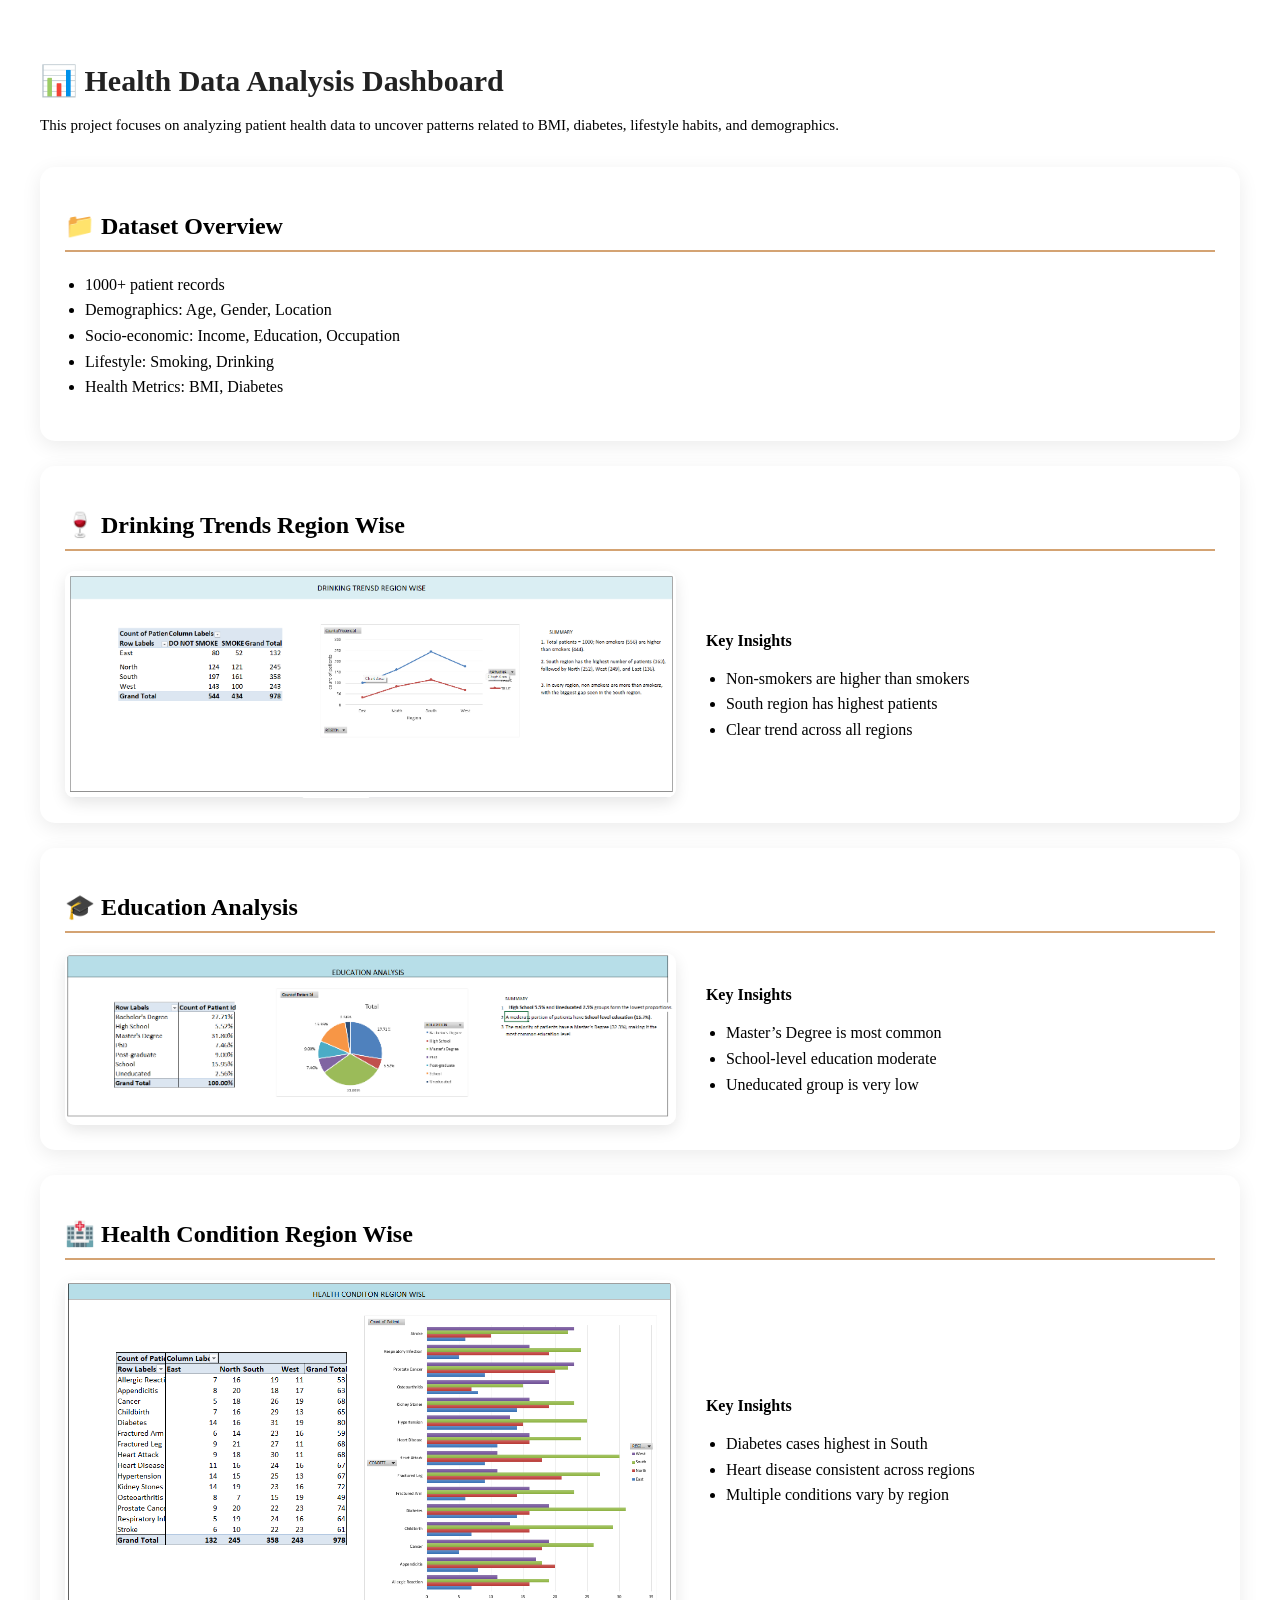
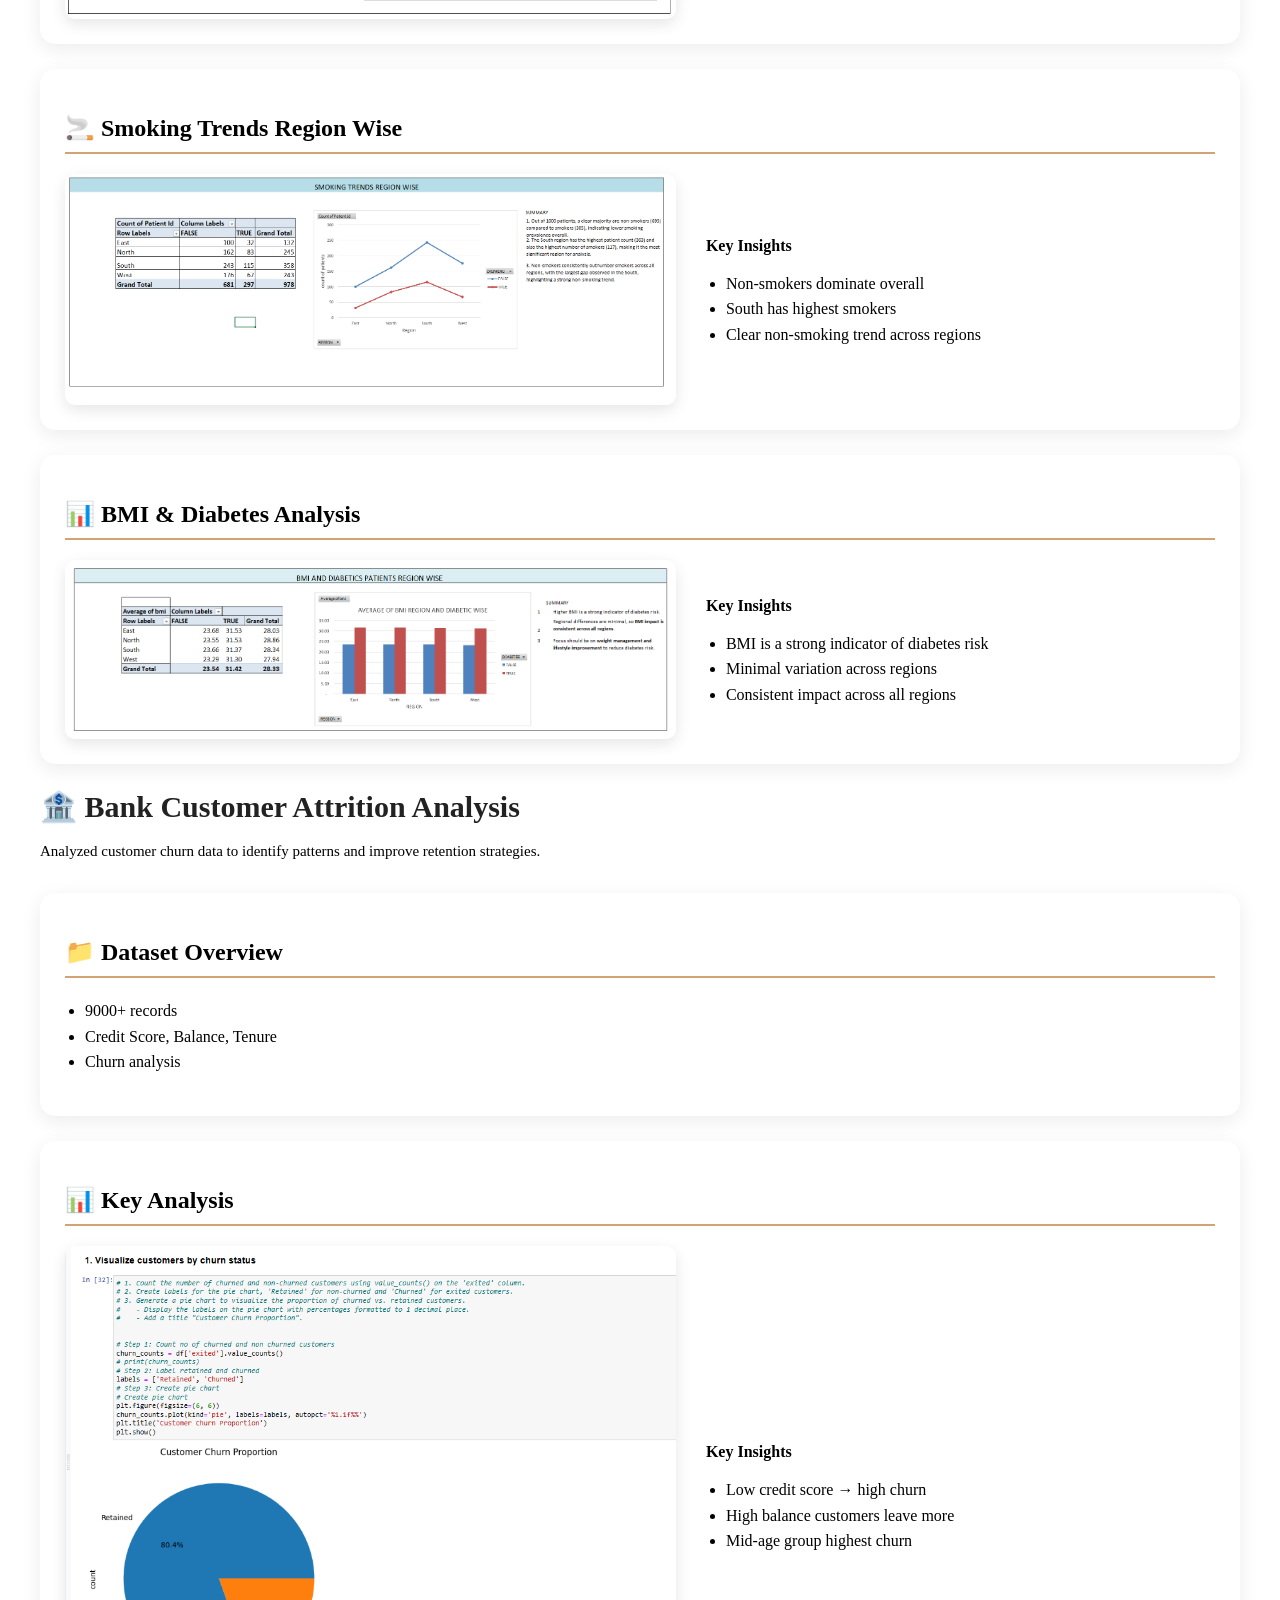
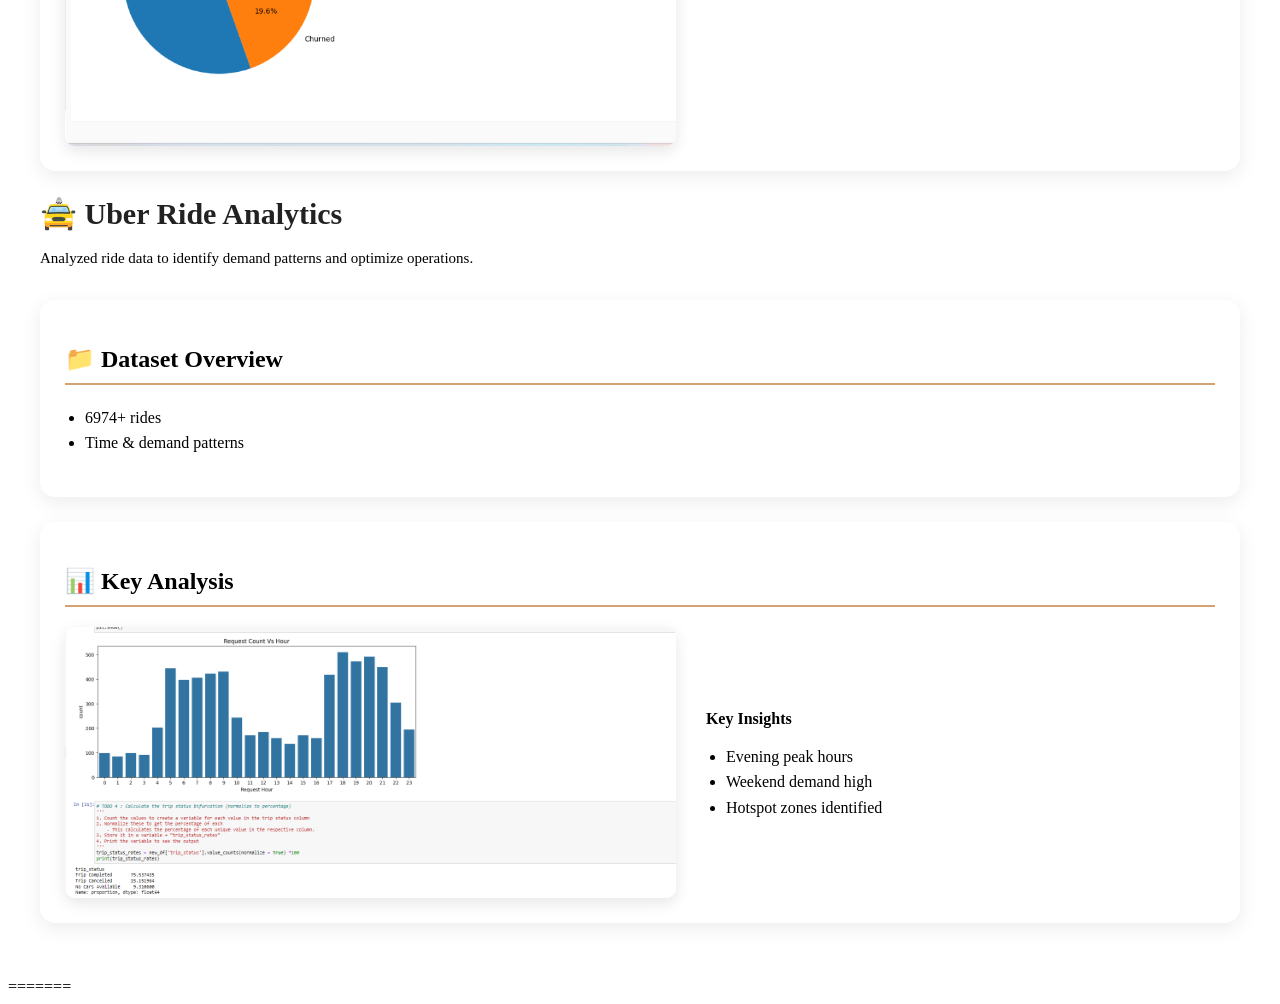
==== commit 8e68d919: "Add files via upload" ====
--- a/projects.html
+++ b/projects.html
@@ -1,315 +1,190 @@
-<<<<<<< HEAD
-<!DOCTYPE html>
-<html lang="en">
-<head>
-  <meta charset="UTF-8">
-  <title>Projects - Abhishek Kumar</title>
-  <link rel="stylesheet" href="style.css">
-</head>
-
-<body>
-
-<section class="projects-page">
-
-  <!-- ===== PROJECT 1 ===== -->
-  <div class="project-container">
-
-    <h1>📊 Health Data Analysis Dashboard</h1>
-
-    <p class="project-intro">
-      This project focuses on analyzing patient health data to uncover patterns related to BMI, diabetes, lifestyle habits, and demographics.
-    </p>
-
-    <div class="section-box">
-      <h2>📁 Dataset Overview</h2>
-      <ul>
-        <li>1000+ patient records</li>
-        <li>Demographics: Age, Gender, Location</li>
-        <li>Socio-economic: Income, Education, Occupation</li>
-        <li>Lifestyle: Smoking, Drinking</li>
-        <li>Health Metrics: BMI, Diabetes</li>
-      </ul>
-    </div>
-    <div class="section-box">
-  <h2>🍷 Drinking Trends Region Wise</h2>
-
-  <div class="grid">
-    <img src="./Drinking Trends by Region.png">
-
-    <div>
-      <h4>Key Insights</h4>
-      <ul>
-        <li>Non-smokers are higher than smokers</li>
-        <li>South region has highest patients</li>
-        <li>Clear trend across all regions</li>
-      </ul>
-    </div>
-  </div>
-</div>
-
-<div class="section-box">
-  <h2>🎓 Education Analysis</h2>
-
-  <div class="grid">
-    <img src="./Education Analysis Dashboard.png">
-
-    <div>
-      <h4>Key Insights</h4>
-      <ul>
-        <li>Master’s Degree is most common</li>
-        <li>School-level education moderate</li>
-        <li>Uneducated group is very low</li>
-      </ul>
-    </div>
-  </div>
-</div>
-<div class="section-box">
-  <h2>🏥 Health Condition Region Wise</h2>
-
-  <div class="grid">
-    <img src="./Health Conditions by Region.png">
-
-    <div>
-      <h4>Key Insights</h4>
-      <ul>
-        <li>Diabetes cases highest in South</li>
-        <li>Heart disease consistent across regions</li>
-        <li>Multiple conditions vary by region</li>
-      </ul>
-    </div>
-  </div>
-</div>
-<div class="section-box">
-  <h2>🚬 Smoking Trends Region Wise</h2>
-
-  <div class="grid">
-    <img src="./Smoking Trends by Region.png">
-
-    <div>
-      <h4>Key Insights</h4>
-      <ul>
-        <li>Non-smokers dominate overall</li>
-        <li>South has highest smokers</li>
-        <li>Clear non-smoking trend across regions</li>
-      </ul>
-    </div>
-  </div>
-</div>
-
-    <div class="section-box">
-      <h2>📊 BMI & Diabetes Analysis</h2>
-      <div class="grid">
-        <img src="./Avg BMI – Region & Diabetes.png">  
-        <div>
-          <h4>Key Insights</h4>
-          <ul>
-            <li>BMI is a strong indicator of diabetes risk</li>
-            <li>Minimal variation across regions</li>
-            <li>Consistent impact across all regions</li>
-          </ul>
-        </div>
-      </div>
-    </div>
-
-  </div>
-
-
-  <!-- ===== PROJECT 2 ===== -->
-  <div class="project-container">
-
-    <h1>🏦 Bank Customer Attrition Analysis</h1>
-
-    <p class="project-intro">
-      Analyzed customer churn data to identify patterns and improve retention strategies.
-    </p>
-
-    <div class="section-box">
-      <h2>📁 Dataset Overview</h2>
-      <ul>
-        <li>9000+ records</li>
-        <li>Credit Score, Balance, Tenure</li>
-        <li>Churn analysis</li>
-      </ul>
-    </div>
-
-    <div class="section-box">
-      <h2>📊 Key Analysis</h2>
-      <div class="grid">
-        <img src="./pie.png">
-        <div>
-          <h4>Key Insights</h4>
-          <ul>
-            <li>Low credit score → high churn</li>
-            <li>High balance customers leave more</li>
-            <li>Mid-age group highest churn</li>
-          </ul>
-        </div>
-      </div>
-    </div>
-
-  </div>
-
-
-  <!-- ===== PROJECT 3 ===== -->
-  <div class="project-container">
-
-    <h1>🚖 Uber Ride Analytics</h1>
-
-    <p class="project-intro">
-      Analyzed ride data to identify demand patterns and optimize operations.
-    </p>
-
-    <div class="section-box">
-      <h2>📁 Dataset Overview</h2>
-      <ul>
-        <li>6974+ rides</li>
-        <li>Time & demand patterns</li>
-      </ul>
-    </div>
-
-    <div class="section-box">
-      <h2>📊 Key Analysis</h2>
-      <div class="grid">
-        <img src="./bar_chart (1).png">
-        <div>
-          <h4>Key Insights</h4>
-          <ul>
-            <li>Evening peak hours</li>
-            <li>Weekend demand high</li>
-            <li>Hotspot zones identified</li>
-          </ul>
-        </div>
-      </div>
-    </div>
-
-  </div>
-
-</section>
-
-</body>
-=======
-<!DOCTYPE html>
-<html lang="en">
-<head>
-  <meta charset="UTF-8">
-  <title>Projects - Abhishek Kumar</title>
-  <link rel="stylesheet" href="style.css">
-</head>
-
-<body>
-
-<section class="projects-page">
-
-  <!-- ===== PROJECT 1 ===== -->
-  <div class="project-container">
-
-    <h1>📊 Health Data Analysis Dashboard</h1>
-
-    <p class="project-intro">
-      This project focuses on analyzing patient health data to uncover patterns related to BMI, diabetes, lifestyle habits, and demographics.
-    </p>
-
-    <div class="section-box">
-      <h2>📁 Dataset Overview</h2>
-      <ul>
-        <li>1000+ patient records</li>
-        <li>Demographics: Age, Gender, Location</li>
-        <li>Socio-economic: Income, Education, Occupation</li>
-        <li>Lifestyle: Smoking, Drinking</li>
-        <li>Health Metrics: BMI, Diabetes</li>
-      </ul>
-    </div>
-
-    <div class="section-box">
-      <h2>📊 BMI & Diabetes Analysis</h2>
-      <div class="grid">
-        <img src="./bmichart.png">  
-        <div>
-          <h4>Key Insights</h4>
-          <ul>
-            <li>BMI is a strong indicator of diabetes risk</li>
-            <li>Minimal variation across regions</li>
-            <li>Consistent impact across all regions</li>
-          </ul>
-        </div>
-      </div>
-    </div>
-
-  </div>
-
-
-  <!-- ===== PROJECT 2 ===== -->
-  <div class="project-container">
-
-    <h1>🏦 Bank Customer Attrition Analysis</h1>
-
-    <p class="project-intro">
-      Analyzed customer churn data to identify patterns and improve retention strategies.
-    </p>
-
-    <div class="section-box">
-      <h2>📁 Dataset Overview</h2>
-      <ul>
-        <li>9000+ records</li>
-        <li>Credit Score, Balance, Tenure</li>
-        <li>Churn analysis</li>
-      </ul>
-    </div>
-
-    <div class="section-box">
-      <h2>📊 Key Analysis</h2>
-      <div class="grid">
-        <img src="./pie.png">
-        <div>
-          <h4>Key Insights</h4>
-          <ul>
-            <li>Low credit score → high churn</li>
-            <li>High balance customers leave more</li>
-            <li>Mid-age group highest churn</li>
-          </ul>
-        </div>
-      </div>
-    </div>
-
-  </div>
-
-
-  <!-- ===== PROJECT 3 ===== -->
-  <div class="project-container">
-
-    <h1>🚖 Uber Ride Analytics</h1>
-
-    <p class="project-intro">
-      Analyzed ride data to identify demand patterns and optimize operations.
-    </p>
-
-    <div class="section-box">
-      <h2>📁 Dataset Overview</h2>
-      <ul>
-        <li>6974+ rides</li>
-        <li>Time & demand patterns</li>
-      </ul>
-    </div>
-
-    <div class="section-box">
-      <h2>📊 Key Analysis</h2>
-      <div class="grid">
-        <img src="./bar_chart (1).png">
-        <div>
-          <h4>Key Insights</h4>
-          <ul>
-            <li>Evening peak hours</li>
-            <li>Weekend demand high</li>
-            <li>Hotspot zones identified</li>
-          </ul>
-        </div>
-      </div>
-    </div>
-
-  </div>
-
-</section>
-
-</body>
->>>>>>> 8a6ec2fa85e3bf10881636e3d30d456a36a572a5
-</html>+
+<!DOCTYPE html>
+<html lang="en">
+<head>
+  <meta charset="UTF-8">
+  <title>Projects - Abhishek Kumar</title>
+  <link rel="stylesheet" href="style.css">
+</head>
+
+<body>
+
+<section class="projects-page">
+
+  <!-- ===== PROJECT 1 ===== -->
+  <div class="project-container">
+
+    <h1>📊 Health Data Analysis Dashboard</h1>
+
+    <p class="project-intro">
+      This project focuses on analyzing patient health data to uncover patterns related to BMI, diabetes, lifestyle habits, and demographics.
+    </p>
+
+    <div class="section-box">
+      <h2>📁 Dataset Overview</h2>
+      <ul>
+        <li>1000+ patient records</li>
+        <li>Demographics: Age, Gender, Location</li>
+        <li>Socio-economic: Income, Education, Occupation</li>
+        <li>Lifestyle: Smoking, Drinking</li>
+        <li>Health Metrics: BMI, Diabetes</li>
+      </ul>
+    </div>
+    <div class="section-box">
+  <h2>🍷 Drinking Trends Region Wise</h2>
+
+  <div class="grid">
+    <img src="./Drinking Trends by Region.png">
+
+    <div>
+      <h4>Key Insights</h4>
+      <ul>
+        <li>Non-smokers are higher than smokers</li>
+        <li>South region has highest patients</li>
+        <li>Clear trend across all regions</li>
+      </ul>
+    </div>
+  </div>
+</div>
+
+<div class="section-box">
+  <h2>🎓 Education Analysis</h2>
+
+  <div class="grid">
+    <img src="./Education Analysis Dashboard.png">
+
+    <div>
+      <h4>Key Insights</h4>
+      <ul>
+        <li>Master’s Degree is most common</li>
+        <li>School-level education moderate</li>
+        <li>Uneducated group is very low</li>
+      </ul>
+    </div>
+  </div>
+</div>
+<div class="section-box">
+  <h2>🏥 Health Condition Region Wise</h2>
+
+  <div class="grid">
+    <img src="./Health Conditions by Region.png">
+
+    <div>
+      <h4>Key Insights</h4>
+      <ul>
+        <li>Diabetes cases highest in South</li>
+        <li>Heart disease consistent across regions</li>
+        <li>Multiple conditions vary by region</li>
+      </ul>
+    </div>
+  </div>
+</div>
+<div class="section-box">
+  <h2>🚬 Smoking Trends Region Wise</h2>
+
+  <div class="grid">
+    <img src="./Smoking Trends by Region.png">
+
+    <div>
+      <h4>Key Insights</h4>
+      <ul>
+        <li>Non-smokers dominate overall</li>
+        <li>South has highest smokers</li>
+        <li>Clear non-smoking trend across regions</li>
+      </ul>
+    </div>
+  </div>
+</div>
+
+    <div class="section-box">
+      <h2>📊 BMI & Diabetes Analysis</h2>
+      <div class="grid">
+        <img src="./Avg BMI – Region & Diabetes.png">  
+        <div>
+          <h4>Key Insights</h4>
+          <ul>
+            <li>BMI is a strong indicator of diabetes risk</li>
+            <li>Minimal variation across regions</li>
+            <li>Consistent impact across all regions</li>
+          </ul>
+        </div>
+      </div>
+    </div>
+
+  </div>
+
+
+  <!-- ===== PROJECT 2 ===== -->
+  <div class="project-container">
+
+    <h1>🏦 Bank Customer Attrition Analysis</h1>
+
+    <p class="project-intro">
+      Analyzed customer churn data to identify patterns and improve retention strategies.
+    </p>
+
+    <div class="section-box">
+      <h2>📁 Dataset Overview</h2>
+      <ul>
+        <li>9000+ records</li>
+        <li>Credit Score, Balance, Tenure</li>
+        <li>Churn analysis</li>
+      </ul>
+    </div>
+
+    <div class="section-box">
+      <h2>📊 Key Analysis</h2>
+      <div class="grid">
+        <img src="./pie.png">
+        <div>
+          <h4>Key Insights</h4>
+          <ul>
+            <li>Low credit score → high churn</li>
+            <li>High balance customers leave more</li>
+            <li>Mid-age group highest churn</li>
+          </ul>
+        </div>
+      </div>
+    </div>
+
+  </div>
+
+
+  <!-- ===== PROJECT 3 ===== -->
+  <div class="project-container">
+
+    <h1>🚖 Uber Ride Analytics</h1>
+
+    <p class="project-intro">
+      Analyzed ride data to identify demand patterns and optimize operations.
+    </p>
+
+    <div class="section-box">
+      <h2>📁 Dataset Overview</h2>
+      <ul>
+        <li>6974+ rides</li>
+        <li>Time & demand patterns</li>
+      </ul>
+    </div>
+
+    <div class="section-box">
+      <h2>📊 Key Analysis</h2>
+      <div class="grid">
+        <img src="./bar_chart (1).png">
+        <div>
+          <h4>Key Insights</h4>
+          <ul>
+            <li>Evening peak hours</li>
+            <li>Weekend demand high</li>
+            <li>Hotspot zones identified</li>
+          </ul>
+        </div>
+      </div>
+    </div>
+
+  </div>
+
+</section>
+
+</body>
+=======
--- a/style.css
+++ b/style.css
@@ -1,230 +1,230 @@
-<<<<<<< HEAD
-/* BODY */
-body {
-  font-family: 'Segoe UI', sans-serif;
-  margin: 0;
-  background-color: #f5f0ec;
-  color: #333;
-}
-
-/* MAIN CONTAINER */
-.projects-page {
-  max-width: 1200px;
-  margin: auto;
-  padding: 30px;
-}
-
-/* PROJECT TITLE */
-h1 {
-  font-size: 30px;
-  margin-bottom: 10px;
-  color: #222;
-}
-
-/* INTRO TEXT */
-.project-intro {
-  font-size: 15px;
-  line-height: 1.6;
-  margin-bottom: 30px;
-  max-width: 800px;
-}
-
-/* SECTION BOX */
-.section-box {
-  background: white;
-  padding: 20px;
-  margin-bottom: 25px;
-  border-radius: 12px;
-  box-shadow: 0 5px 15px rgba(0,0,0,0.08);
-}
-
-/* SECTION TITLES */
-.section-box h2 {
-  margin-bottom: 15px;
-  border-bottom: 2px solid #c59d5f;
-  padding-bottom: 5px;
-}
-
-/* GRID FOR IMAGE + TEXT */
-.grid {
-  display: grid;
-  grid-template-columns: 1fr 1fr;
-  gap: 20px;
-  align-items: center;
-}
-
-/* IMAGES */
-.grid img {
-  width: 100%;
-  border-radius: 10px;
-  box-shadow: 0 4px 10px rgba(0,0,0,0.1);
-}
-
-/* TEXT SIDE */
-.grid h4 {
-  margin-bottom: 10px;
-}
-
-.grid ul {
-  padding-left: 18px;
-}
-
-/* DATASET LIST */
-.section-box ul {
-  padding-left: 20px;
-  line-height: 1.6;
-}
-
-/* SPACING BETWEEN PROJECTS */
-h1:not(:first-child) {
-  margin-top: 60px;
-  border-top: 3px solid #ddd;
-  padding-top: 30px;
-}
-
-/* HOVER EFFECT */
-.section-box:hover {
-  transform: translateY(-3px);
-  transition: 0.3s;
-}
-
-/* MOBILE RESPONSIVE */
-@media (max-width: 768px) {
-  .grid {
-    grid-template-columns: 1fr;
-  }
-}
-
-.section-box {
-  background: #fff;
-  padding: 25px;
-  margin-top: 25px;
-  border-radius: 15px;
-  box-shadow: 0 5px 20px rgba(0,0,0,0.08);
-}
-
-.section-box h2 {
-  border-bottom: 2px solid #d4a373;
-  padding-bottom: 10px;
-  margin-bottom: 20px;
-}
-
-/* GRID LAYOUT */
-.grid {
-  display: grid;
-  grid-template-columns: 1.2fr 1fr;
-  gap: 30px;
-  align-items: center;
-}
-
-/* IMAGE */
-.grid img {
-  width: 100%;
-  border-radius: 10px;
-  box-shadow: 0 5px 15px rgba(0,0,0,0.1);
-}
-
-/* TEXT */
-.grid h4 {
-  margin-bottom: 10px;
-}
-
-.grid ul {
-  padding-left: 20px;
-=======
-/* BODY */
-body {
-  font-family: 'Segoe UI', sans-serif;
-  margin: 0;
-  background-color: #f5f0ec;
-  color: #333;
-}
-
-/* MAIN CONTAINER */
-.projects-page {
-  max-width: 1200px;
-  margin: auto;
-  padding: 30px;
-}
-
-/* PROJECT TITLE */
-h1 {
-  font-size: 30px;
-  margin-bottom: 10px;
-  color: #222;
-}
-
-/* INTRO TEXT */
-.project-intro {
-  font-size: 15px;
-  line-height: 1.6;
-  margin-bottom: 30px;
-  max-width: 800px;
-}
-
-/* SECTION BOX */
-.section-box {
-  background: white;
-  padding: 20px;
-  margin-bottom: 25px;
-  border-radius: 12px;
-  box-shadow: 0 5px 15px rgba(0,0,0,0.08);
-}
-
-/* SECTION TITLES */
-.section-box h2 {
-  margin-bottom: 15px;
-  border-bottom: 2px solid #c59d5f;
-  padding-bottom: 5px;
-}
-
-/* GRID FOR IMAGE + TEXT */
-.grid {
-  display: grid;
-  grid-template-columns: 1fr 1fr;
-  gap: 20px;
-  align-items: center;
-}
-
-/* IMAGES */
-.grid img {
-  width: 100%;
-  border-radius: 10px;
-  box-shadow: 0 4px 10px rgba(0,0,0,0.1);
-}
-
-/* TEXT SIDE */
-.grid h4 {
-  margin-bottom: 10px;
-}
-
-.grid ul {
-  padding-left: 18px;
-}
-
-/* DATASET LIST */
-.section-box ul {
-  padding-left: 20px;
-  line-height: 1.6;
-}
-
-/* SPACING BETWEEN PROJECTS */
-h1:not(:first-child) {
-  margin-top: 60px;
-  border-top: 3px solid #ddd;
-  padding-top: 30px;
-}
-
-/* HOVER EFFECT */
-.section-box:hover {
-  transform: translateY(-3px);
-  transition: 0.3s;
-}
-
-/* MOBILE RESPONSIVE */
-@media (max-width: 768px) {
-  .grid {
-    grid-template-columns: 1fr;
-  }
->>>>>>> 8a6ec2fa85e3bf10881636e3d30d456a36a572a5
+<<<<<<< HEAD
+/* BODY */
+body {
+  font-family: 'Segoe UI', sans-serif;
+  margin: 0;
+  background-color: #f5f0ec;
+  color: #333;
+}
+
+/* MAIN CONTAINER */
+.projects-page {
+  max-width: 1200px;
+  margin: auto;
+  padding: 30px;
+}
+
+/* PROJECT TITLE */
+h1 {
+  font-size: 30px;
+  margin-bottom: 10px;
+  color: #222;
+}
+
+/* INTRO TEXT */
+.project-intro {
+  font-size: 15px;
+  line-height: 1.6;
+  margin-bottom: 30px;
+  max-width: 800px;
+}
+
+/* SECTION BOX */
+.section-box {
+  background: white;
+  padding: 20px;
+  margin-bottom: 25px;
+  border-radius: 12px;
+  box-shadow: 0 5px 15px rgba(0,0,0,0.08);
+}
+
+/* SECTION TITLES */
+.section-box h2 {
+  margin-bottom: 15px;
+  border-bottom: 2px solid #c59d5f;
+  padding-bottom: 5px;
+}
+
+/* GRID FOR IMAGE + TEXT */
+.grid {
+  display: grid;
+  grid-template-columns: 1fr 1fr;
+  gap: 20px;
+  align-items: center;
+}
+
+/* IMAGES */
+.grid img {
+  width: 100%;
+  border-radius: 10px;
+  box-shadow: 0 4px 10px rgba(0,0,0,0.1);
+}
+
+/* TEXT SIDE */
+.grid h4 {
+  margin-bottom: 10px;
+}
+
+.grid ul {
+  padding-left: 18px;
+}
+
+/* DATASET LIST */
+.section-box ul {
+  padding-left: 20px;
+  line-height: 1.6;
+}
+
+/* SPACING BETWEEN PROJECTS */
+h1:not(:first-child) {
+  margin-top: 60px;
+  border-top: 3px solid #ddd;
+  padding-top: 30px;
+}
+
+/* HOVER EFFECT */
+.section-box:hover {
+  transform: translateY(-3px);
+  transition: 0.3s;
+}
+
+/* MOBILE RESPONSIVE */
+@media (max-width: 768px) {
+  .grid {
+    grid-template-columns: 1fr;
+  }
+}
+
+.section-box {
+  background: #fff;
+  padding: 25px;
+  margin-top: 25px;
+  border-radius: 15px;
+  box-shadow: 0 5px 20px rgba(0,0,0,0.08);
+}
+
+.section-box h2 {
+  border-bottom: 2px solid #d4a373;
+  padding-bottom: 10px;
+  margin-bottom: 20px;
+}
+
+/* GRID LAYOUT */
+.grid {
+  display: grid;
+  grid-template-columns: 1.2fr 1fr;
+  gap: 30px;
+  align-items: center;
+}
+
+/* IMAGE */
+.grid img {
+  width: 100%;
+  border-radius: 10px;
+  box-shadow: 0 5px 15px rgba(0,0,0,0.1);
+}
+
+/* TEXT */
+.grid h4 {
+  margin-bottom: 10px;
+}
+
+.grid ul {
+  padding-left: 20px;
+=======
+/* BODY */
+body {
+  font-family: 'Segoe UI', sans-serif;
+  margin: 0;
+  background-color: #f5f0ec;
+  color: #333;
+}
+
+/* MAIN CONTAINER */
+.projects-page {
+  max-width: 1200px;
+  margin: auto;
+  padding: 30px;
+}
+
+/* PROJECT TITLE */
+h1 {
+  font-size: 30px;
+  margin-bottom: 10px;
+  color: #222;
+}
+
+/* INTRO TEXT */
+.project-intro {
+  font-size: 15px;
+  line-height: 1.6;
+  margin-bottom: 30px;
+  max-width: 800px;
+}
+
+/* SECTION BOX */
+.section-box {
+  background: white;
+  padding: 20px;
+  margin-bottom: 25px;
+  border-radius: 12px;
+  box-shadow: 0 5px 15px rgba(0,0,0,0.08);
+}
+
+/* SECTION TITLES */
+.section-box h2 {
+  margin-bottom: 15px;
+  border-bottom: 2px solid #c59d5f;
+  padding-bottom: 5px;
+}
+
+/* GRID FOR IMAGE + TEXT */
+.grid {
+  display: grid;
+  grid-template-columns: 1fr 1fr;
+  gap: 20px;
+  align-items: center;
+}
+
+/* IMAGES */
+.grid img {
+  width: 100%;
+  border-radius: 10px;
+  box-shadow: 0 4px 10px rgba(0,0,0,0.1);
+}
+
+/* TEXT SIDE */
+.grid h4 {
+  margin-bottom: 10px;
+}
+
+.grid ul {
+  padding-left: 18px;
+}
+
+/* DATASET LIST */
+.section-box ul {
+  padding-left: 20px;
+  line-height: 1.6;
+}
+
+/* SPACING BETWEEN PROJECTS */
+h1:not(:first-child) {
+  margin-top: 60px;
+  border-top: 3px solid #ddd;
+  padding-top: 30px;
+}
+
+/* HOVER EFFECT */
+.section-box:hover {
+  transform: translateY(-3px);
+  transition: 0.3s;
+}
+
+/* MOBILE RESPONSIVE */
+@media (max-width: 768px) {
+  .grid {
+    grid-template-columns: 1fr;
+  }
+>>>>>>> 8a6ec2fa85e3bf10881636e3d30d456a36a572a5
 }
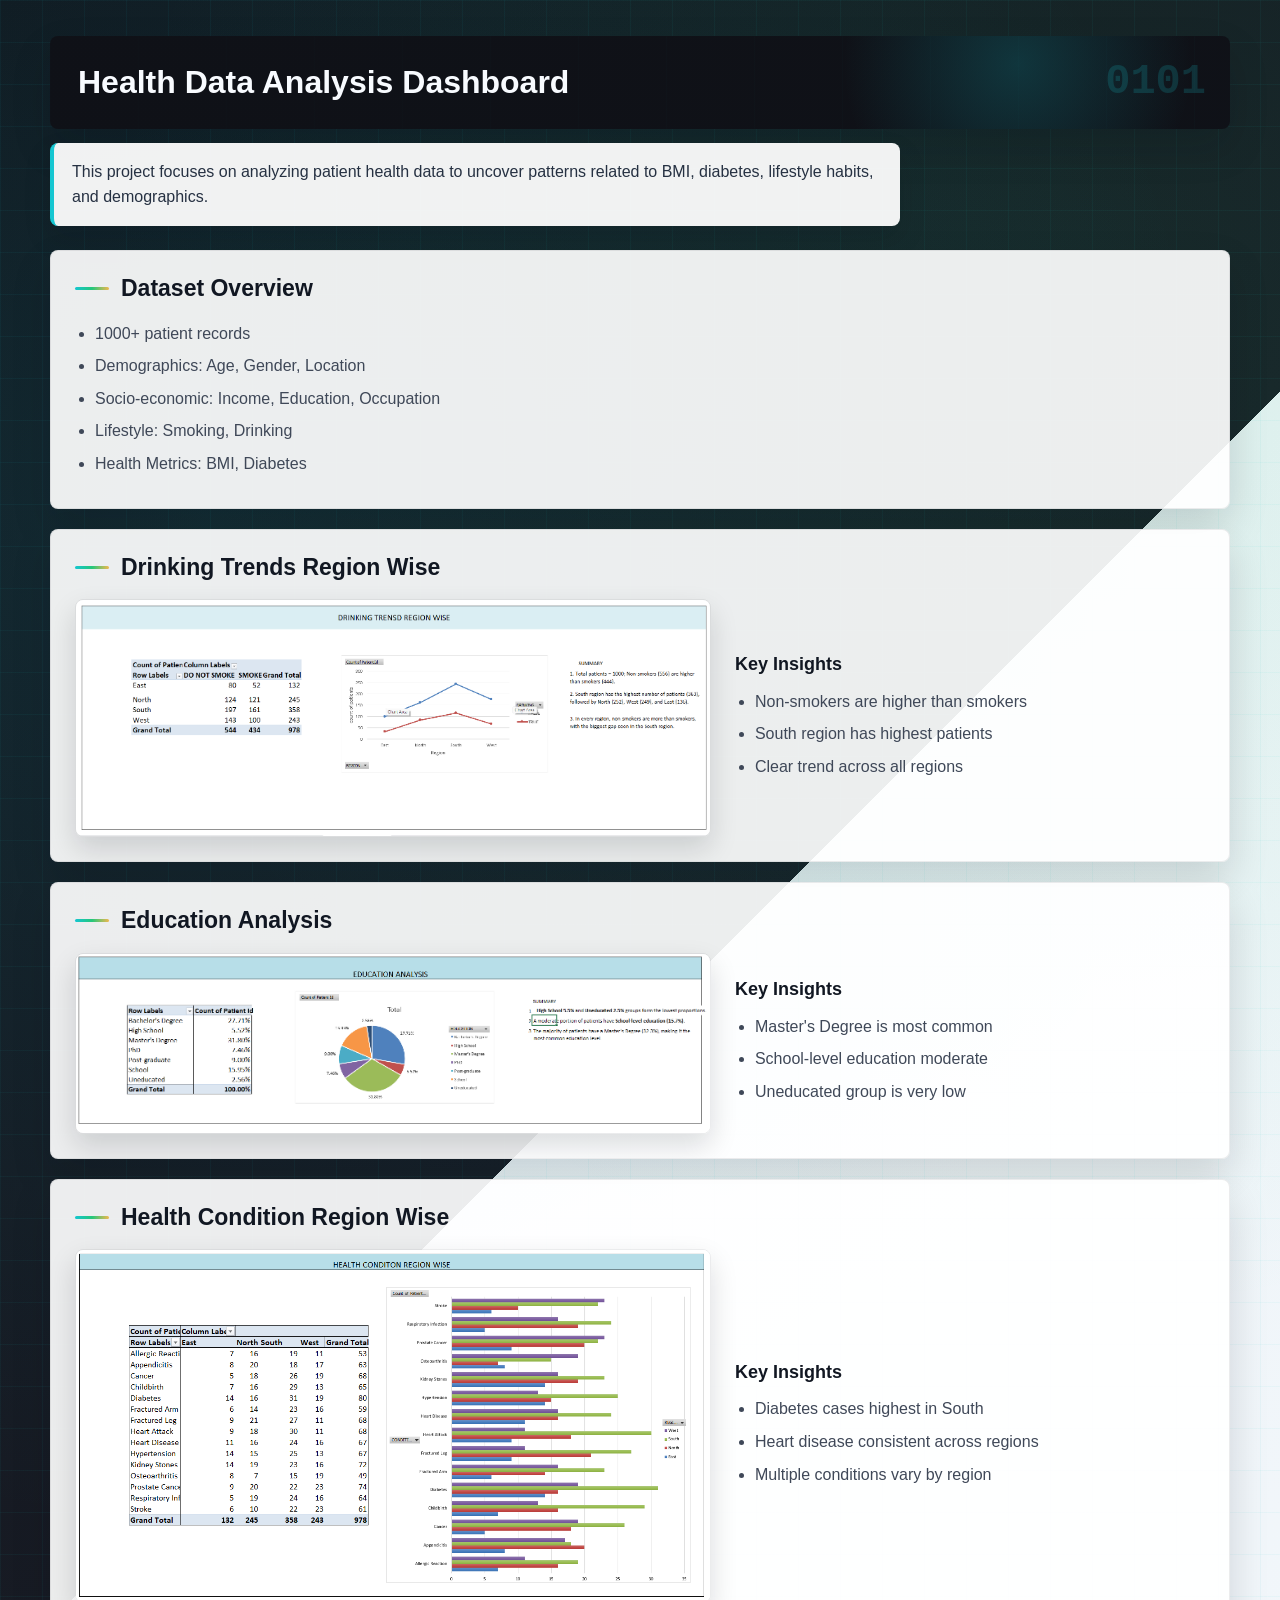
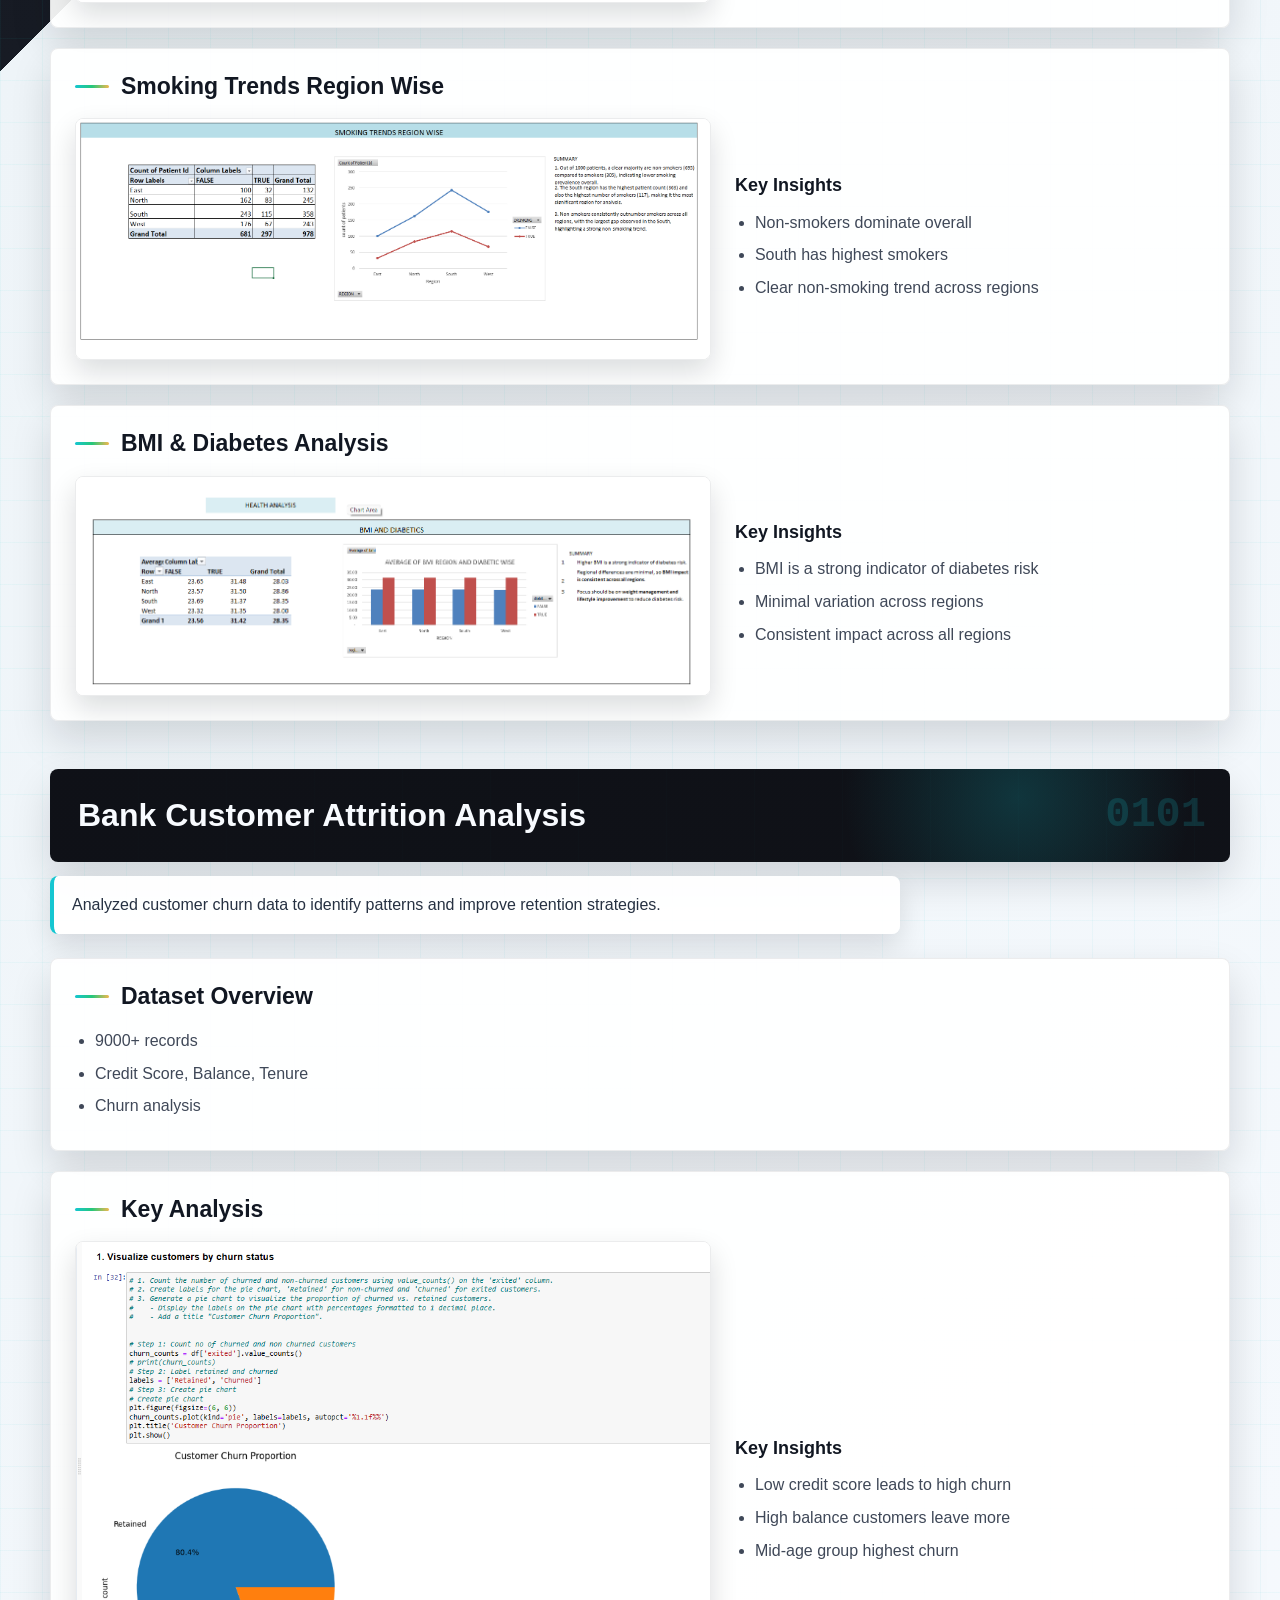
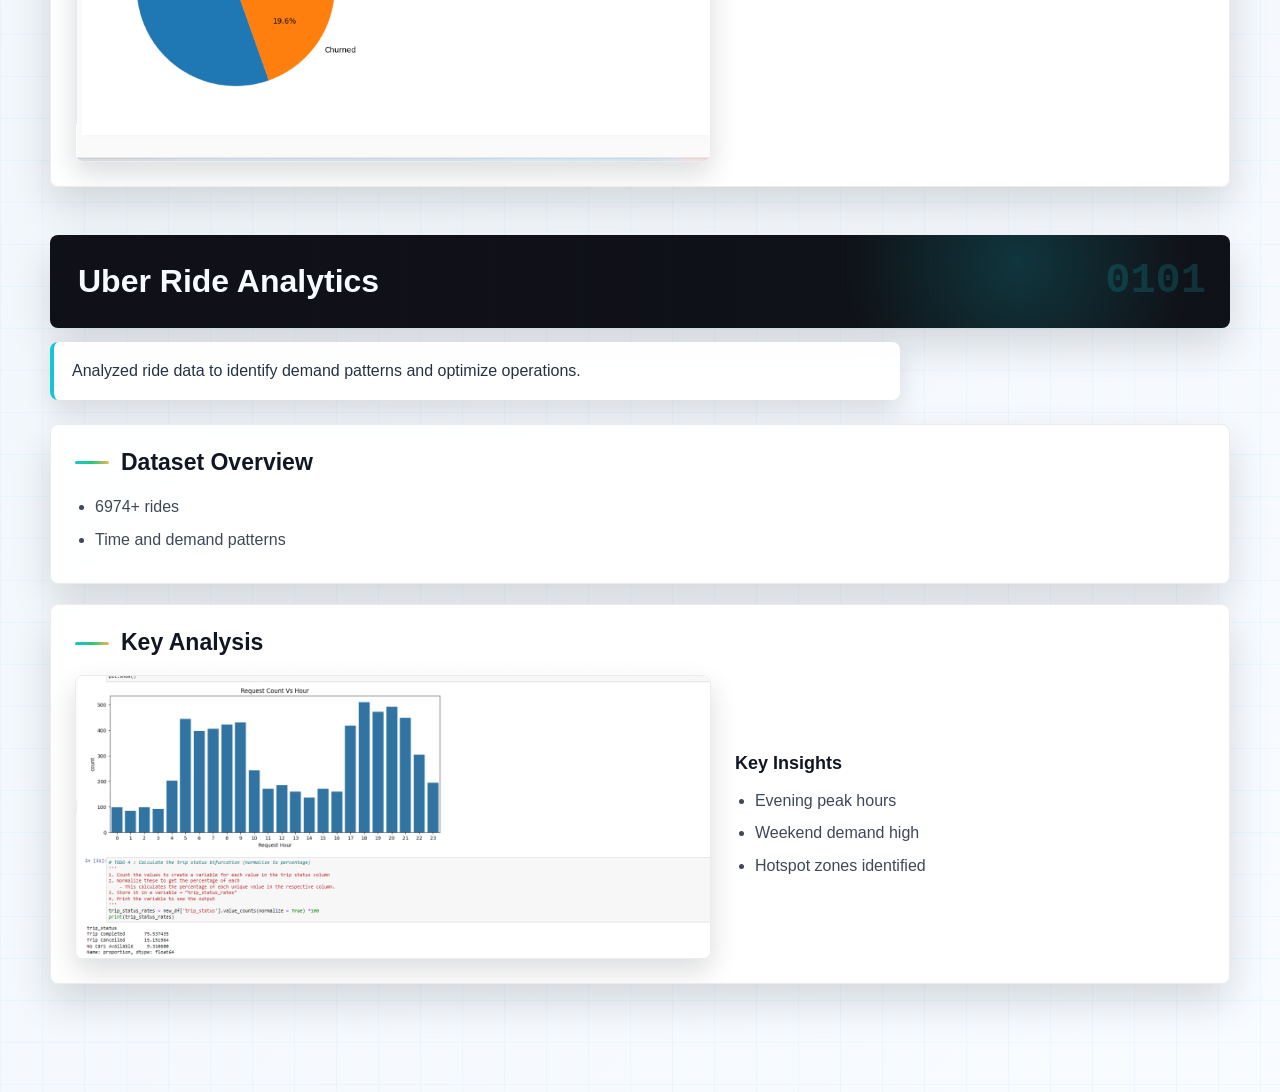
==== commit 35caaf92: "Add files via upload" ====
--- a/projects.html
+++ b/projects.html
@@ -1,190 +1,170 @@
-
-<!DOCTYPE html>
-<html lang="en">
-<head>
-  <meta charset="UTF-8">
-  <title>Projects - Abhishek Kumar</title>
-  <link rel="stylesheet" href="style.css">
-</head>
-
-<body>
-
-<section class="projects-page">
-
-  <!-- ===== PROJECT 1 ===== -->
-  <div class="project-container">
-
-    <h1>📊 Health Data Analysis Dashboard</h1>
-
-    <p class="project-intro">
-      This project focuses on analyzing patient health data to uncover patterns related to BMI, diabetes, lifestyle habits, and demographics.
-    </p>
-
-    <div class="section-box">
-      <h2>📁 Dataset Overview</h2>
-      <ul>
-        <li>1000+ patient records</li>
-        <li>Demographics: Age, Gender, Location</li>
-        <li>Socio-economic: Income, Education, Occupation</li>
-        <li>Lifestyle: Smoking, Drinking</li>
-        <li>Health Metrics: BMI, Diabetes</li>
-      </ul>
-    </div>
-    <div class="section-box">
-  <h2>🍷 Drinking Trends Region Wise</h2>
-
-  <div class="grid">
-    <img src="./Drinking Trends by Region.png">
-
-    <div>
-      <h4>Key Insights</h4>
-      <ul>
-        <li>Non-smokers are higher than smokers</li>
-        <li>South region has highest patients</li>
-        <li>Clear trend across all regions</li>
-      </ul>
-    </div>
-  </div>
-</div>
-
-<div class="section-box">
-  <h2>🎓 Education Analysis</h2>
-
-  <div class="grid">
-    <img src="./Education Analysis Dashboard.png">
-
-    <div>
-      <h4>Key Insights</h4>
-      <ul>
-        <li>Master’s Degree is most common</li>
-        <li>School-level education moderate</li>
-        <li>Uneducated group is very low</li>
-      </ul>
-    </div>
-  </div>
-</div>
-<div class="section-box">
-  <h2>🏥 Health Condition Region Wise</h2>
-
-  <div class="grid">
-    <img src="./Health Conditions by Region.png">
-
-    <div>
-      <h4>Key Insights</h4>
-      <ul>
-        <li>Diabetes cases highest in South</li>
-        <li>Heart disease consistent across regions</li>
-        <li>Multiple conditions vary by region</li>
-      </ul>
-    </div>
-  </div>
-</div>
-<div class="section-box">
-  <h2>🚬 Smoking Trends Region Wise</h2>
-
-  <div class="grid">
-    <img src="./Smoking Trends by Region.png">
-
-    <div>
-      <h4>Key Insights</h4>
-      <ul>
-        <li>Non-smokers dominate overall</li>
-        <li>South has highest smokers</li>
-        <li>Clear non-smoking trend across regions</li>
-      </ul>
-    </div>
-  </div>
-</div>
-
-    <div class="section-box">
-      <h2>📊 BMI & Diabetes Analysis</h2>
-      <div class="grid">
-        <img src="./Avg BMI – Region & Diabetes.png">  
-        <div>
-          <h4>Key Insights</h4>
-          <ul>
-            <li>BMI is a strong indicator of diabetes risk</li>
-            <li>Minimal variation across regions</li>
-            <li>Consistent impact across all regions</li>
-          </ul>
-        </div>
-      </div>
-    </div>
-
-  </div>
-
-
-  <!-- ===== PROJECT 2 ===== -->
-  <div class="project-container">
-
-    <h1>🏦 Bank Customer Attrition Analysis</h1>
-
-    <p class="project-intro">
-      Analyzed customer churn data to identify patterns and improve retention strategies.
-    </p>
-
-    <div class="section-box">
-      <h2>📁 Dataset Overview</h2>
-      <ul>
-        <li>9000+ records</li>
-        <li>Credit Score, Balance, Tenure</li>
-        <li>Churn analysis</li>
-      </ul>
-    </div>
-
-    <div class="section-box">
-      <h2>📊 Key Analysis</h2>
-      <div class="grid">
-        <img src="./pie.png">
-        <div>
-          <h4>Key Insights</h4>
-          <ul>
-            <li>Low credit score → high churn</li>
-            <li>High balance customers leave more</li>
-            <li>Mid-age group highest churn</li>
-          </ul>
-        </div>
-      </div>
-    </div>
-
-  </div>
-
-
-  <!-- ===== PROJECT 3 ===== -->
-  <div class="project-container">
-
-    <h1>🚖 Uber Ride Analytics</h1>
-
-    <p class="project-intro">
-      Analyzed ride data to identify demand patterns and optimize operations.
-    </p>
-
-    <div class="section-box">
-      <h2>📁 Dataset Overview</h2>
-      <ul>
-        <li>6974+ rides</li>
-        <li>Time & demand patterns</li>
-      </ul>
-    </div>
-
-    <div class="section-box">
-      <h2>📊 Key Analysis</h2>
-      <div class="grid">
-        <img src="./bar_chart (1).png">
-        <div>
-          <h4>Key Insights</h4>
-          <ul>
-            <li>Evening peak hours</li>
-            <li>Weekend demand high</li>
-            <li>Hotspot zones identified</li>
-          </ul>
-        </div>
-      </div>
-    </div>
-
-  </div>
-
-</section>
-
-</body>
-=======
+<!DOCTYPE html>
+<html lang="en">
+<head>
+  <meta charset="UTF-8">
+  <meta name="viewport" content="width=device-width, initial-scale=1.0">
+  <title>Projects - Abhishek Kumar</title>
+  <link rel="stylesheet" href="style.css">
+</head>
+
+<body>
+  <section class="projects-page">
+    <div class="project-container">
+      <h1>Health Data Analysis Dashboard</h1>
+
+      <p class="project-intro">
+        This project focuses on analyzing patient health data to uncover patterns related to BMI, diabetes, lifestyle habits, and demographics.
+      </p>
+
+      <div class="section-box">
+        <h2>Dataset Overview</h2>
+        <ul>
+          <li>1000+ patient records</li>
+          <li>Demographics: Age, Gender, Location</li>
+          <li>Socio-economic: Income, Education, Occupation</li>
+          <li>Lifestyle: Smoking, Drinking</li>
+          <li>Health Metrics: BMI, Diabetes</li>
+        </ul>
+      </div>
+
+      <div class="section-box">
+        <h2>Drinking Trends Region Wise</h2>
+        <div class="grid">
+          <img src="./Drinking Trends by Region.png" alt="Drinking trends by region dashboard">
+          <div>
+            <h4>Key Insights</h4>
+            <ul>
+              <li>Non-smokers are higher than smokers</li>
+              <li>South region has highest patients</li>
+              <li>Clear trend across all regions</li>
+            </ul>
+          </div>
+        </div>
+      </div>
+
+      <div class="section-box">
+        <h2>Education Analysis</h2>
+        <div class="grid">
+          <img src="./Education Analysis Dashboard.png" alt="Education analysis dashboard">
+          <div>
+            <h4>Key Insights</h4>
+            <ul>
+              <li>Master's Degree is most common</li>
+              <li>School-level education moderate</li>
+              <li>Uneducated group is very low</li>
+            </ul>
+          </div>
+        </div>
+      </div>
+
+      <div class="section-box">
+        <h2>Health Condition Region Wise</h2>
+        <div class="grid">
+          <img src="./Health Conditions by Region.png" alt="Health conditions by region dashboard">
+          <div>
+            <h4>Key Insights</h4>
+            <ul>
+              <li>Diabetes cases highest in South</li>
+              <li>Heart disease consistent across regions</li>
+              <li>Multiple conditions vary by region</li>
+            </ul>
+          </div>
+        </div>
+      </div>
+
+      <div class="section-box">
+        <h2>Smoking Trends Region Wise</h2>
+        <div class="grid">
+          <img src="./Smoking Trends by Region.png" alt="Smoking trends by region dashboard">
+          <div>
+            <h4>Key Insights</h4>
+            <ul>
+              <li>Non-smokers dominate overall</li>
+              <li>South has highest smokers</li>
+              <li>Clear non-smoking trend across regions</li>
+            </ul>
+          </div>
+        </div>
+      </div>
+
+      <div class="section-box">
+        <h2>BMI & Diabetes Analysis</h2>
+        <div class="grid">
+          <img src="./bmichart.png" alt="BMI and diabetes analysis dashboard">
+          <div>
+            <h4>Key Insights</h4>
+            <ul>
+              <li>BMI is a strong indicator of diabetes risk</li>
+              <li>Minimal variation across regions</li>
+              <li>Consistent impact across all regions</li>
+            </ul>
+          </div>
+        </div>
+      </div>
+    </div>
+
+    <div class="project-container">
+      <h1>Bank Customer Attrition Analysis</h1>
+
+      <p class="project-intro">
+        Analyzed customer churn data to identify patterns and improve retention strategies.
+      </p>
+
+      <div class="section-box">
+        <h2>Dataset Overview</h2>
+        <ul>
+          <li>9000+ records</li>
+          <li>Credit Score, Balance, Tenure</li>
+          <li>Churn analysis</li>
+        </ul>
+      </div>
+
+      <div class="section-box">
+        <h2>Key Analysis</h2>
+        <div class="grid">
+          <img src="./pie.png" alt="Bank customer attrition chart">
+          <div>
+            <h4>Key Insights</h4>
+            <ul>
+              <li>Low credit score leads to high churn</li>
+              <li>High balance customers leave more</li>
+              <li>Mid-age group highest churn</li>
+            </ul>
+          </div>
+        </div>
+      </div>
+    </div>
+
+    <div class="project-container">
+      <h1>Uber Ride Analytics</h1>
+
+      <p class="project-intro">
+        Analyzed ride data to identify demand patterns and optimize operations.
+      </p>
+
+      <div class="section-box">
+        <h2>Dataset Overview</h2>
+        <ul>
+          <li>6974+ rides</li>
+          <li>Time and demand patterns</li>
+        </ul>
+      </div>
+
+      <div class="section-box">
+        <h2>Key Analysis</h2>
+        <div class="grid">
+          <img src="./bar_chart (1).png" alt="Uber ride analytics chart">
+          <div>
+            <h4>Key Insights</h4>
+            <ul>
+              <li>Evening peak hours</li>
+              <li>Weekend demand high</li>
+              <li>Hotspot zones identified</li>
+            </ul>
+          </div>
+        </div>
+      </div>
+    </div>
+  </section>
+</body>
+</html>
--- a/style.css
+++ b/style.css
@@ -1,230 +1,244 @@
-<<<<<<< HEAD
-/* BODY */
-body {
-  font-family: 'Segoe UI', sans-serif;
-  margin: 0;
-  background-color: #f5f0ec;
-  color: #333;
-}
-
-/* MAIN CONTAINER */
-.projects-page {
-  max-width: 1200px;
-  margin: auto;
-  padding: 30px;
-}
-
-/* PROJECT TITLE */
-h1 {
-  font-size: 30px;
-  margin-bottom: 10px;
-  color: #222;
-}
-
-/* INTRO TEXT */
-.project-intro {
-  font-size: 15px;
-  line-height: 1.6;
-  margin-bottom: 30px;
-  max-width: 800px;
-}
-
-/* SECTION BOX */
-.section-box {
-  background: white;
-  padding: 20px;
-  margin-bottom: 25px;
-  border-radius: 12px;
-  box-shadow: 0 5px 15px rgba(0,0,0,0.08);
-}
-
-/* SECTION TITLES */
-.section-box h2 {
-  margin-bottom: 15px;
-  border-bottom: 2px solid #c59d5f;
-  padding-bottom: 5px;
-}
-
-/* GRID FOR IMAGE + TEXT */
-.grid {
-  display: grid;
-  grid-template-columns: 1fr 1fr;
-  gap: 20px;
-  align-items: center;
-}
-
-/* IMAGES */
-.grid img {
-  width: 100%;
-  border-radius: 10px;
-  box-shadow: 0 4px 10px rgba(0,0,0,0.1);
-}
-
-/* TEXT SIDE */
-.grid h4 {
-  margin-bottom: 10px;
-}
-
-.grid ul {
-  padding-left: 18px;
-}
-
-/* DATASET LIST */
-.section-box ul {
-  padding-left: 20px;
-  line-height: 1.6;
-}
-
-/* SPACING BETWEEN PROJECTS */
-h1:not(:first-child) {
-  margin-top: 60px;
-  border-top: 3px solid #ddd;
-  padding-top: 30px;
-}
-
-/* HOVER EFFECT */
-.section-box:hover {
-  transform: translateY(-3px);
-  transition: 0.3s;
-}
-
-/* MOBILE RESPONSIVE */
-@media (max-width: 768px) {
-  .grid {
-    grid-template-columns: 1fr;
-  }
-}
-
-.section-box {
-  background: #fff;
-  padding: 25px;
-  margin-top: 25px;
-  border-radius: 15px;
-  box-shadow: 0 5px 20px rgba(0,0,0,0.08);
-}
-
-.section-box h2 {
-  border-bottom: 2px solid #d4a373;
-  padding-bottom: 10px;
-  margin-bottom: 20px;
-}
-
-/* GRID LAYOUT */
-.grid {
-  display: grid;
-  grid-template-columns: 1.2fr 1fr;
-  gap: 30px;
-  align-items: center;
-}
-
-/* IMAGE */
-.grid img {
-  width: 100%;
-  border-radius: 10px;
-  box-shadow: 0 5px 15px rgba(0,0,0,0.1);
-}
-
-/* TEXT */
-.grid h4 {
-  margin-bottom: 10px;
-}
-
-.grid ul {
-  padding-left: 20px;
-=======
-/* BODY */
-body {
-  font-family: 'Segoe UI', sans-serif;
-  margin: 0;
-  background-color: #f5f0ec;
-  color: #333;
-}
-
-/* MAIN CONTAINER */
-.projects-page {
-  max-width: 1200px;
-  margin: auto;
-  padding: 30px;
-}
-
-/* PROJECT TITLE */
-h1 {
-  font-size: 30px;
-  margin-bottom: 10px;
-  color: #222;
-}
-
-/* INTRO TEXT */
-.project-intro {
-  font-size: 15px;
-  line-height: 1.6;
-  margin-bottom: 30px;
-  max-width: 800px;
-}
-
-/* SECTION BOX */
-.section-box {
-  background: white;
-  padding: 20px;
-  margin-bottom: 25px;
-  border-radius: 12px;
-  box-shadow: 0 5px 15px rgba(0,0,0,0.08);
-}
-
-/* SECTION TITLES */
-.section-box h2 {
-  margin-bottom: 15px;
-  border-bottom: 2px solid #c59d5f;
-  padding-bottom: 5px;
-}
-
-/* GRID FOR IMAGE + TEXT */
-.grid {
-  display: grid;
-  grid-template-columns: 1fr 1fr;
-  gap: 20px;
-  align-items: center;
-}
-
-/* IMAGES */
-.grid img {
-  width: 100%;
-  border-radius: 10px;
-  box-shadow: 0 4px 10px rgba(0,0,0,0.1);
-}
-
-/* TEXT SIDE */
-.grid h4 {
-  margin-bottom: 10px;
-}
-
-.grid ul {
-  padding-left: 18px;
-}
-
-/* DATASET LIST */
-.section-box ul {
-  padding-left: 20px;
-  line-height: 1.6;
-}
-
-/* SPACING BETWEEN PROJECTS */
-h1:not(:first-child) {
-  margin-top: 60px;
-  border-top: 3px solid #ddd;
-  padding-top: 30px;
-}
-
-/* HOVER EFFECT */
-.section-box:hover {
-  transform: translateY(-3px);
-  transition: 0.3s;
-}
-
-/* MOBILE RESPONSIVE */
-@media (max-width: 768px) {
-  .grid {
-    grid-template-columns: 1fr;
-  }
->>>>>>> 8a6ec2fa85e3bf10881636e3d30d456a36a572a5
-}+:root {
+  --bg: #0f1117;
+  --panel: #ffffff;
+  --text: #202632;
+  --muted: #657084;
+  --cyan: #15c6d1;
+  --green: #25c77a;
+  --amber: #f0b84f;
+  --shadow: 0 18px 40px rgba(8, 12, 20, 0.14);
+}
+
+* {
+  box-sizing: border-box;
+}
+
+body {
+  margin: 0;
+  font-family: "Segoe UI", Arial, sans-serif;
+  color: var(--text);
+  background:
+    radial-gradient(circle at 16% 12%, rgba(21, 198, 209, 0.12), transparent 26%),
+    radial-gradient(circle at 84% 8%, rgba(37, 199, 122, 0.1), transparent 24%),
+    linear-gradient(rgba(21, 198, 209, 0.05) 1px, transparent 1px),
+    linear-gradient(90deg, rgba(21, 198, 209, 0.05) 1px, transparent 1px),
+    linear-gradient(135deg, #10131a 0%, #171b24 30%, #eef4f8 30%, #f8fbff 100%);
+  background-size: auto, auto, 42px 42px, 42px 42px, auto;
+  animation: neuralGrid 18s linear infinite;
+  line-height: 1.6;
+}
+
+.projects-page {
+  width: min(1180px, calc(100% - 40px));
+  margin: 0 auto;
+  padding: 36px 0 60px;
+}
+
+.project-container {
+  margin-bottom: 48px;
+  animation: riseIn 0.8s ease both;
+  animation-timeline: view();
+  animation-range: entry 0% cover 18%;
+}
+
+h1 {
+  position: relative;
+  overflow: hidden;
+  margin: 0 0 14px;
+  padding: 28px;
+  border-radius: 8px;
+  color: #f8fbff;
+  background:
+    radial-gradient(circle at 82% 30%, rgba(21, 198, 209, 0.2), transparent 18%),
+    linear-gradient(90deg, rgba(15, 17, 23, 0.94), rgba(15, 17, 23, 0.78)),
+    repeating-linear-gradient(90deg, rgba(21, 198, 209, 0.08) 0 1px, transparent 1px 88px),
+    #10131a;
+  font-size: 32px;
+  line-height: 1.15;
+  box-shadow: var(--shadow);
+}
+
+h1::after {
+  content: "0101";
+  position: absolute;
+  right: 24px;
+  top: 22px;
+  color: rgba(21, 198, 209, 0.18);
+  font-family: Consolas, "Courier New", monospace;
+  font-size: 42px;
+  font-weight: 800;
+  animation: codeFloat 7s ease-in-out infinite;
+}
+
+.project-intro {
+  max-width: 850px;
+  margin: 0 0 24px;
+  padding: 16px 18px;
+  border-left: 4px solid var(--cyan);
+  border-radius: 8px;
+  color: #263142;
+  background: rgba(255, 255, 255, 0.94);
+  font-size: 16px;
+  font-weight: 500;
+  box-shadow: 0 12px 28px rgba(8, 12, 20, 0.12);
+  animation: riseIn 0.65s ease 0.08s both;
+}
+
+.section-box {
+  position: relative;
+  overflow: hidden;
+  margin: 20px 0;
+  padding: 24px;
+  border: 1px solid rgba(17, 23, 34, 0.08);
+  border-radius: 8px;
+  background: rgba(255, 255, 255, 0.92);
+  box-shadow: var(--shadow);
+  transition: transform 0.2s ease, border-color 0.2s ease;
+  animation: riseIn 0.75s ease both;
+  animation-timeline: view();
+  animation-range: entry 0% cover 18%;
+}
+
+.section-box::after {
+  content: "";
+  position: absolute;
+  inset: 0;
+  pointer-events: none;
+  background: linear-gradient(120deg, transparent 0%, rgba(21, 198, 209, 0.12) 45%, transparent 70%);
+  transform: translateX(-120%);
+  transition: transform 0.55s ease;
+}
+
+.section-box:hover {
+  transform: translateY(-3px);
+  border-color: rgba(21, 198, 209, 0.28);
+}
+
+.section-box:hover::after {
+  transform: translateX(120%);
+}
+
+.section-box h2 {
+  display: flex;
+  align-items: center;
+  gap: 12px;
+  margin: 0 0 18px;
+  color: #111722;
+  font-size: 23px;
+  line-height: 1.2;
+}
+
+.section-box h2::before {
+  content: "";
+  width: 34px;
+  height: 3px;
+  border-radius: 999px;
+  background: linear-gradient(90deg, var(--cyan), var(--green), var(--amber));
+}
+
+.grid {
+  display: grid;
+  grid-template-columns: 1.15fr 0.85fr;
+  gap: 24px;
+  align-items: center;
+}
+
+.grid img {
+  width: 100%;
+  border: 1px solid rgba(17, 23, 34, 0.08);
+  border-radius: 8px;
+  box-shadow: 0 12px 28px rgba(8, 12, 20, 0.14);
+  transition: transform 0.25s ease, box-shadow 0.25s ease;
+}
+
+.grid img:hover {
+  transform: scale(1.015);
+  box-shadow: 0 16px 34px rgba(8, 12, 20, 0.18);
+}
+
+.grid h4 {
+  margin: 0 0 10px;
+  color: #111722;
+  font-size: 18px;
+}
+
+ul {
+  margin: 0;
+  padding-left: 20px;
+  color: #3f4858;
+}
+
+li {
+  margin-bottom: 7px;
+}
+
+@media (max-width: 760px) {
+  body {
+    background:
+      linear-gradient(rgba(21, 198, 209, 0.06) 1px, transparent 1px),
+      linear-gradient(90deg, rgba(21, 198, 209, 0.06) 1px, transparent 1px),
+      #eef4f8;
+    background-size: 34px 34px, 34px 34px, auto;
+  }
+
+  .projects-page {
+    width: calc(100% - 28px);
+    padding-top: 20px;
+  }
+
+  h1 {
+    padding: 22px 18px;
+    font-size: 26px;
+  }
+
+  .section-box {
+    padding: 18px;
+  }
+
+  .grid {
+    grid-template-columns: 1fr;
+  }
+}
+
+@keyframes neuralGrid {
+  0% {
+    background-position: 0 0, 0 0, 0 0, 0 0, 0 0;
+  }
+
+  100% {
+    background-position: 0 0, 0 0, 84px 84px, 84px 84px, 0 0;
+  }
+}
+
+@keyframes riseIn {
+  from {
+    opacity: 0;
+    transform: translateY(18px);
+  }
+
+  to {
+    opacity: 1;
+    transform: translateY(0);
+  }
+}
+
+@keyframes codeFloat {
+  0%, 100% {
+    transform: translateY(0);
+  }
+
+  50% {
+    transform: translateY(-8px);
+  }
+}
+
+@media (prefers-reduced-motion: reduce) {
+  *,
+  *::before,
+  *::after {
+    animation-duration: 0.01ms !important;
+    animation-iteration-count: 1 !important;
+    scroll-behavior: auto !important;
+    transition-duration: 0.01ms !important;
+  }
+}
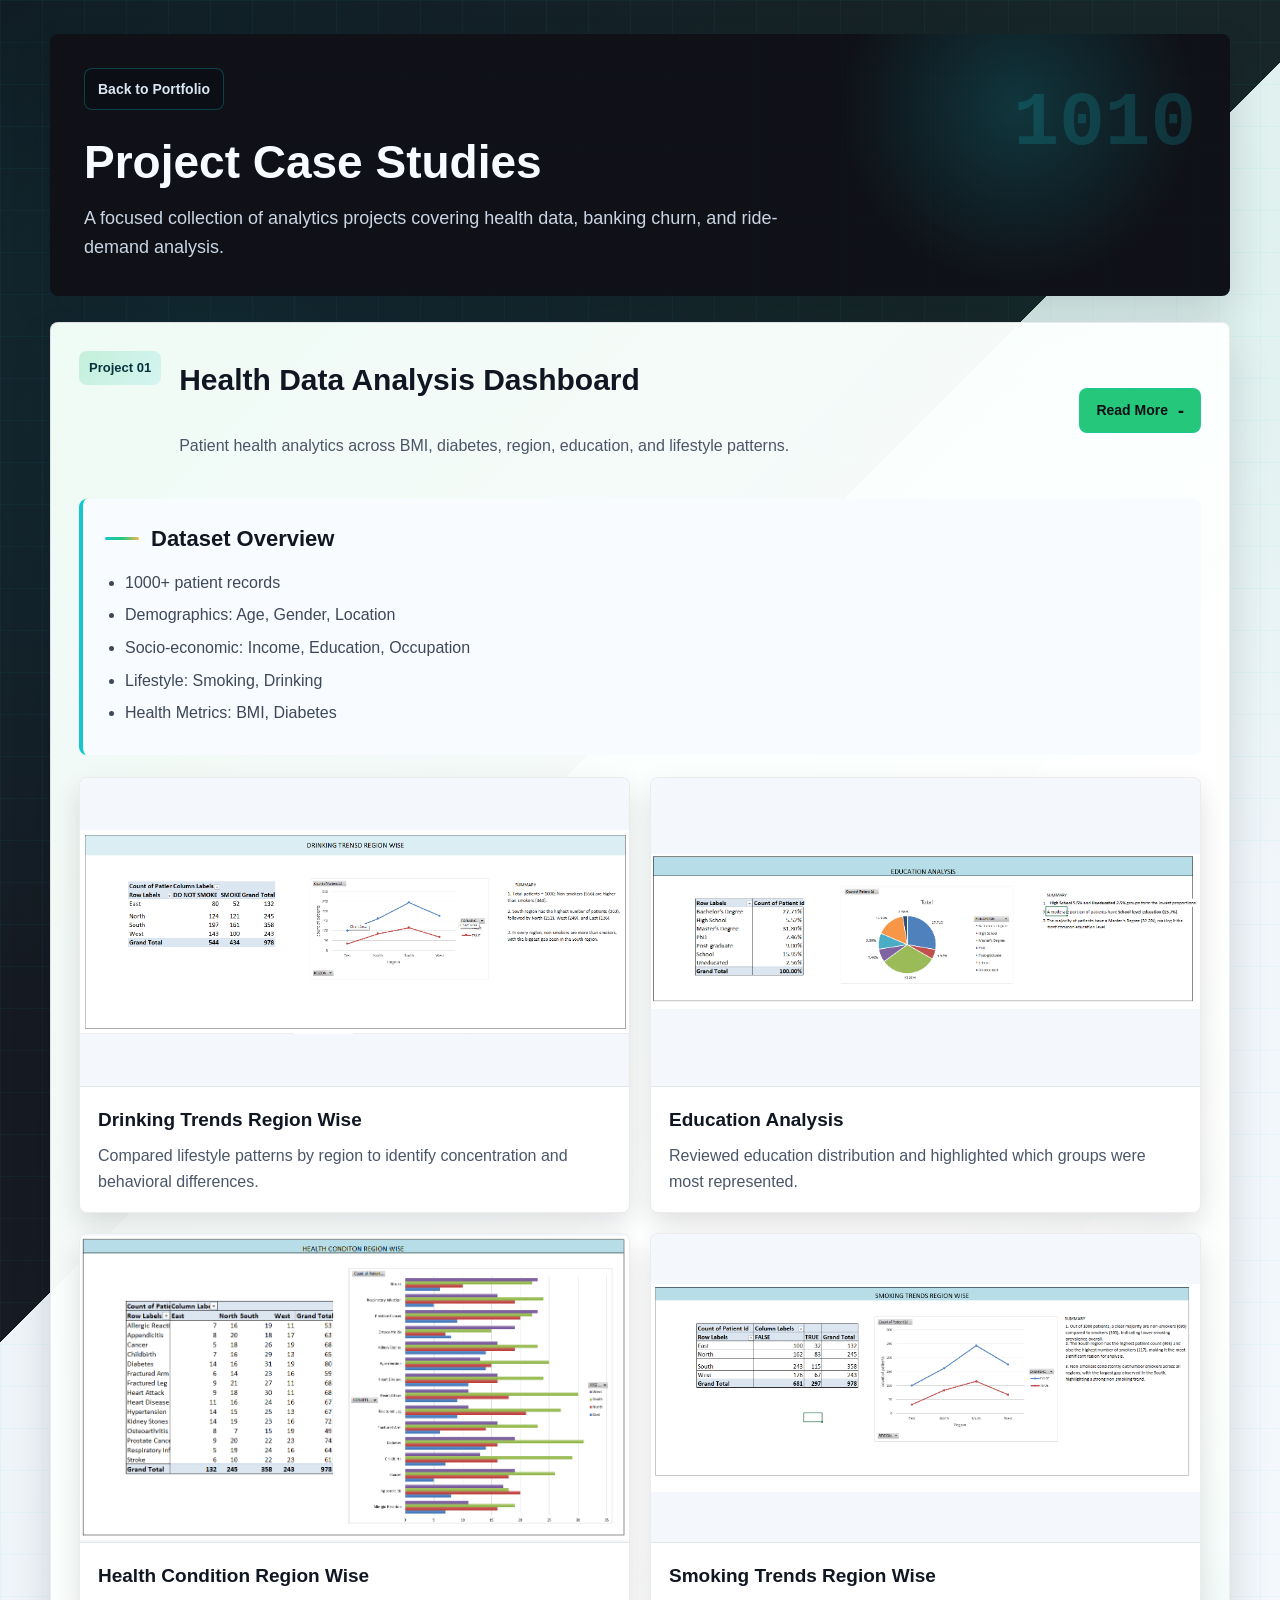
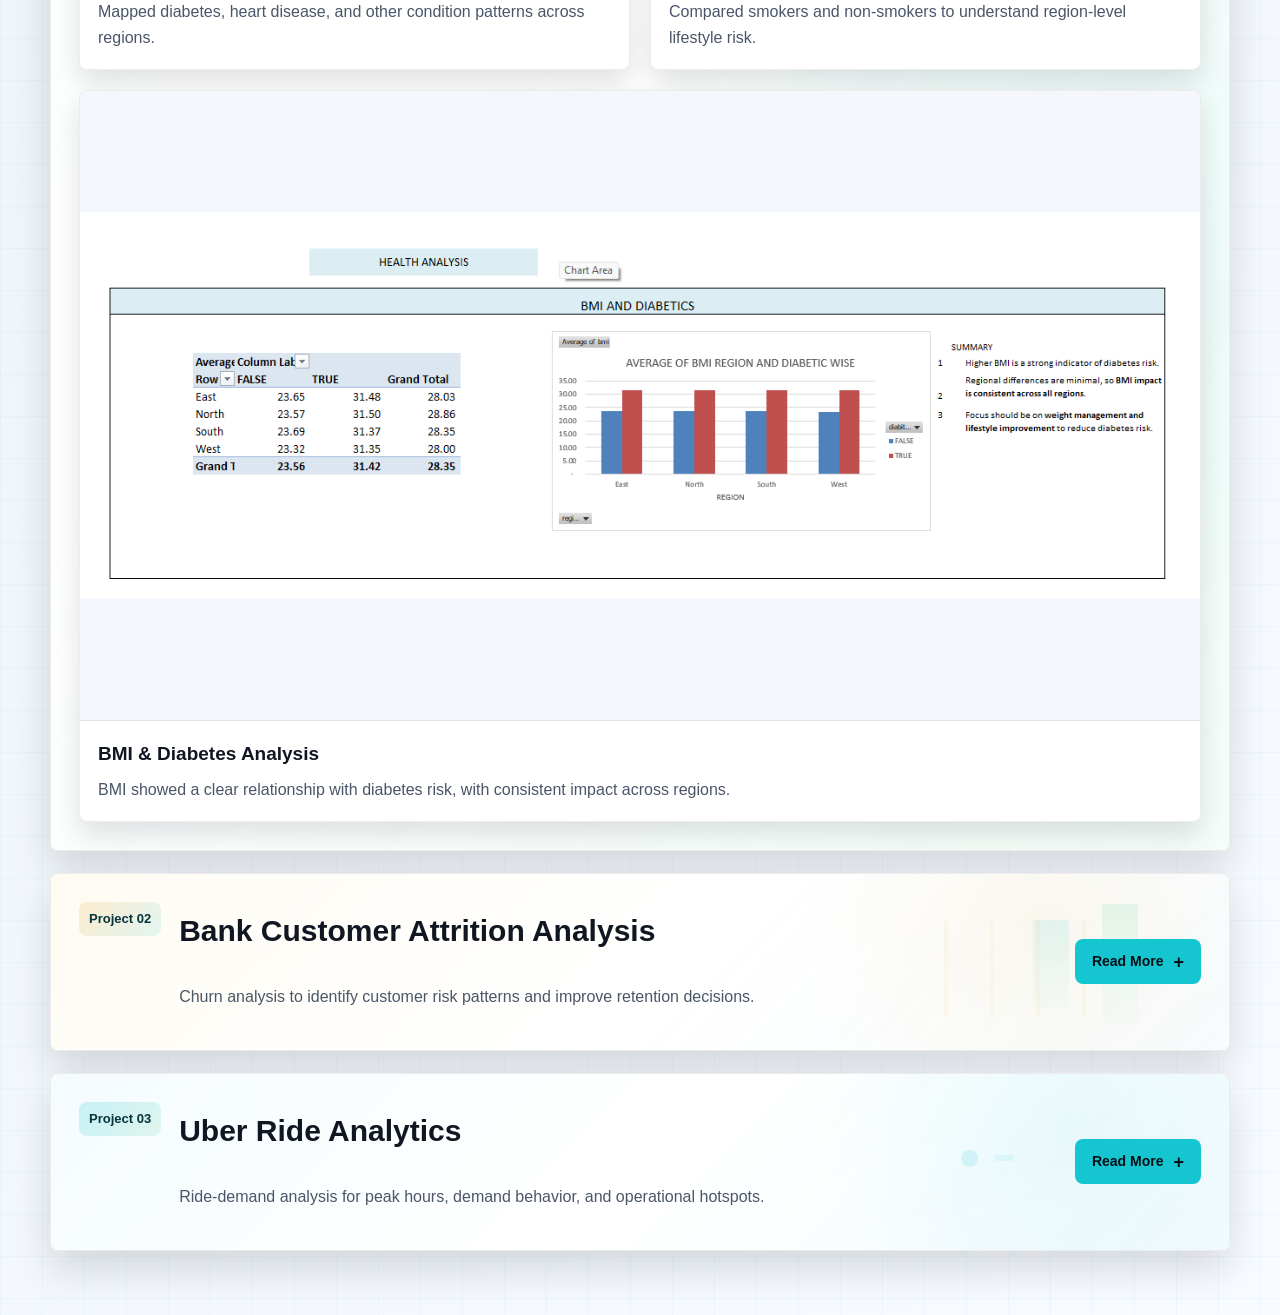
==== commit 8d415191: "Add files via upload" ====
--- a/projects.html
+++ b/projects.html
@@ -8,163 +8,146 @@
 </head>
 
 <body>
-  <section class="projects-page">
-    <div class="project-container">
-      <h1>Health Data Analysis Dashboard</h1>
+  <main class="projects-page">
+    <header class="projects-hero">
+      <a href="./index.html" class="back-link">Back to Portfolio</a>
+      <h1>Project Case Studies</h1>
+      <p>
+        A focused collection of analytics projects covering health data, banking churn, and ride-demand analysis.
+      </p>
+    </header>
 
-      <p class="project-intro">
-        This project focuses on analyzing patient health data to uncover patterns related to BMI, diabetes, lifestyle habits, and demographics.
-      </p>
+    <section class="project-list">
+      <details class="project-section health-project" open>
+        <summary>
+          <span class="project-kicker">Project 01</span>
+          <span class="project-title">Health Data Analysis Dashboard</span>
+          <span class="project-summary">
+            Patient health analytics across BMI, diabetes, region, education, and lifestyle patterns.
+          </span>
+          <span class="read-more">Read More</span>
+        </summary>
 
-      <div class="section-box">
-        <h2>Dataset Overview</h2>
-        <ul>
-          <li>1000+ patient records</li>
-          <li>Demographics: Age, Gender, Location</li>
-          <li>Socio-economic: Income, Education, Occupation</li>
-          <li>Lifestyle: Smoking, Drinking</li>
-          <li>Health Metrics: BMI, Diabetes</li>
-        </ul>
-      </div>
-
-      <div class="section-box">
-        <h2>Drinking Trends Region Wise</h2>
-        <div class="grid">
-          <img src="./Drinking Trends by Region.png" alt="Drinking trends by region dashboard">
-          <div>
-            <h4>Key Insights</h4>
+        <div class="project-content">
+          <div class="dataset-panel">
+            <h2>Dataset Overview</h2>
             <ul>
-              <li>Non-smokers are higher than smokers</li>
-              <li>South region has highest patients</li>
-              <li>Clear trend across all regions</li>
+              <li>1000+ patient records</li>
+              <li>Demographics: Age, Gender, Location</li>
+              <li>Socio-economic: Income, Education, Occupation</li>
+              <li>Lifestyle: Smoking, Drinking</li>
+              <li>Health Metrics: BMI, Diabetes</li>
             </ul>
           </div>
+
+          <div class="visual-grid">
+            <article class="visual-card">
+              <img src="./Drinking Trends by Region.png" alt="Drinking trends by region dashboard">
+              <div>
+                <h3>Drinking Trends Region Wise</h3>
+                <p>Compared lifestyle patterns by region to identify concentration and behavioral differences.</p>
+              </div>
+            </article>
+
+            <article class="visual-card">
+              <img src="./Education Analysis Dashboard.png" alt="Education analysis dashboard">
+              <div>
+                <h3>Education Analysis</h3>
+                <p>Reviewed education distribution and highlighted which groups were most represented.</p>
+              </div>
+            </article>
+
+            <article class="visual-card">
+              <img src="./Health Conditions by Region.png" alt="Health conditions by region dashboard">
+              <div>
+                <h3>Health Condition Region Wise</h3>
+                <p>Mapped diabetes, heart disease, and other condition patterns across regions.</p>
+              </div>
+            </article>
+
+            <article class="visual-card">
+              <img src="./Smoking Trends by Region.png" alt="Smoking trends by region dashboard">
+              <div>
+                <h3>Smoking Trends Region Wise</h3>
+                <p>Compared smokers and non-smokers to understand region-level lifestyle risk.</p>
+              </div>
+            </article>
+
+            <article class="visual-card wide">
+              <img src="./bmichart.png" alt="BMI and diabetes analysis dashboard">
+              <div>
+                <h3>BMI & Diabetes Analysis</h3>
+                <p>BMI showed a clear relationship with diabetes risk, with consistent impact across regions.</p>
+              </div>
+            </article>
+          </div>
         </div>
-      </div>
+      </details>
 
-      <div class="section-box">
-        <h2>Education Analysis</h2>
-        <div class="grid">
-          <img src="./Education Analysis Dashboard.png" alt="Education analysis dashboard">
-          <div>
-            <h4>Key Insights</h4>
+      <details class="project-section bank-project">
+        <summary>
+          <span class="project-kicker">Project 02</span>
+          <span class="project-title">Bank Customer Attrition Analysis</span>
+          <span class="project-summary">
+            Churn analysis to identify customer risk patterns and improve retention decisions.
+          </span>
+          <span class="read-more">Read More</span>
+        </summary>
+
+        <div class="project-content">
+          <div class="dataset-panel">
+            <h2>Dataset Overview</h2>
             <ul>
-              <li>Master's Degree is most common</li>
-              <li>School-level education moderate</li>
-              <li>Uneducated group is very low</li>
+              <li>9000+ customer records</li>
+              <li>Credit Score, Balance, Tenure</li>
+              <li>Customer churn and retention behavior</li>
             </ul>
           </div>
+
+          <div class="visual-grid single">
+            <article class="visual-card wide">
+              <img src="./pie.png" alt="Bank customer attrition chart">
+              <div>
+                <h3>Key Analysis</h3>
+                <p>Low credit score, high balance, and mid-age customer groups showed stronger churn signals.</p>
+              </div>
+            </article>
+          </div>
         </div>
-      </div>
+      </details>
 
-      <div class="section-box">
-        <h2>Health Condition Region Wise</h2>
-        <div class="grid">
-          <img src="./Health Conditions by Region.png" alt="Health conditions by region dashboard">
-          <div>
-            <h4>Key Insights</h4>
+      <details class="project-section ride-project">
+        <summary>
+          <span class="project-kicker">Project 03</span>
+          <span class="project-title">Uber Ride Analytics</span>
+          <span class="project-summary">
+            Ride-demand analysis for peak hours, demand behavior, and operational hotspots.
+          </span>
+          <span class="read-more">Read More</span>
+        </summary>
+
+        <div class="project-content">
+          <div class="dataset-panel">
+            <h2>Dataset Overview</h2>
             <ul>
-              <li>Diabetes cases highest in South</li>
-              <li>Heart disease consistent across regions</li>
-              <li>Multiple conditions vary by region</li>
+              <li>6974+ ride records</li>
+              <li>Time and demand patterns</li>
+              <li>Peak hours and hotspot analysis</li>
             </ul>
           </div>
-        </div>
-      </div>
 
-      <div class="section-box">
-        <h2>Smoking Trends Region Wise</h2>
-        <div class="grid">
-          <img src="./Smoking Trends by Region.png" alt="Smoking trends by region dashboard">
-          <div>
-            <h4>Key Insights</h4>
-            <ul>
-              <li>Non-smokers dominate overall</li>
-              <li>South has highest smokers</li>
-              <li>Clear non-smoking trend across regions</li>
-            </ul>
+          <div class="visual-grid single">
+            <article class="visual-card wide">
+              <img src="./bar_chart (1).png" alt="Uber ride analytics chart">
+              <div>
+                <h3>Key Analysis</h3>
+                <p>Evening hours and weekends showed higher demand, helping identify operational focus areas.</p>
+              </div>
+            </article>
           </div>
         </div>
-      </div>
-
-      <div class="section-box">
-        <h2>BMI & Diabetes Analysis</h2>
-        <div class="grid">
-          <img src="./bmichart.png" alt="BMI and diabetes analysis dashboard">
-          <div>
-            <h4>Key Insights</h4>
-            <ul>
-              <li>BMI is a strong indicator of diabetes risk</li>
-              <li>Minimal variation across regions</li>
-              <li>Consistent impact across all regions</li>
-            </ul>
-          </div>
-        </div>
-      </div>
-    </div>
-
-    <div class="project-container">
-      <h1>Bank Customer Attrition Analysis</h1>
-
-      <p class="project-intro">
-        Analyzed customer churn data to identify patterns and improve retention strategies.
-      </p>
-
-      <div class="section-box">
-        <h2>Dataset Overview</h2>
-        <ul>
-          <li>9000+ records</li>
-          <li>Credit Score, Balance, Tenure</li>
-          <li>Churn analysis</li>
-        </ul>
-      </div>
-
-      <div class="section-box">
-        <h2>Key Analysis</h2>
-        <div class="grid">
-          <img src="./pie.png" alt="Bank customer attrition chart">
-          <div>
-            <h4>Key Insights</h4>
-            <ul>
-              <li>Low credit score leads to high churn</li>
-              <li>High balance customers leave more</li>
-              <li>Mid-age group highest churn</li>
-            </ul>
-          </div>
-        </div>
-      </div>
-    </div>
-
-    <div class="project-container">
-      <h1>Uber Ride Analytics</h1>
-
-      <p class="project-intro">
-        Analyzed ride data to identify demand patterns and optimize operations.
-      </p>
-
-      <div class="section-box">
-        <h2>Dataset Overview</h2>
-        <ul>
-          <li>6974+ rides</li>
-          <li>Time and demand patterns</li>
-        </ul>
-      </div>
-
-      <div class="section-box">
-        <h2>Key Analysis</h2>
-        <div class="grid">
-          <img src="./bar_chart (1).png" alt="Uber ride analytics chart">
-          <div>
-            <h4>Key Insights</h4>
-            <ul>
-              <li>Evening peak hours</li>
-              <li>Weekend demand high</li>
-              <li>Hotspot zones identified</li>
-            </ul>
-          </div>
-        </div>
-      </div>
-    </div>
-  </section>
+      </details>
+    </section>
+  </main>
 </body>
 </html>
--- a/style.css
+++ b/style.css
@@ -13,6 +13,10 @@
   box-sizing: border-box;
 }
 
+html {
+  scroll-behavior: smooth;
+}
+
 body {
   margin: 0;
   font-family: "Segoe UI", Arial, sans-serif;
@@ -22,7 +26,7 @@
     radial-gradient(circle at 84% 8%, rgba(37, 199, 122, 0.1), transparent 24%),
     linear-gradient(rgba(21, 198, 209, 0.05) 1px, transparent 1px),
     linear-gradient(90deg, rgba(21, 198, 209, 0.05) 1px, transparent 1px),
-    linear-gradient(135deg, #10131a 0%, #171b24 30%, #eef4f8 30%, #f8fbff 100%);
+    linear-gradient(135deg, #10131a 0%, #171b24 32%, #eef4f8 32%, #f8fbff 100%);
   background-size: auto, auto, 42px 42px, 42px 42px, auto;
   animation: neuralGrid 18s linear infinite;
   line-height: 1.6;
@@ -31,75 +35,105 @@
 .projects-page {
   width: min(1180px, calc(100% - 40px));
   margin: 0 auto;
-  padding: 36px 0 60px;
-}
-
-.project-container {
-  margin-bottom: 48px;
-  animation: riseIn 0.8s ease both;
-  animation-timeline: view();
-  animation-range: entry 0% cover 18%;
-}
-
-h1 {
+  padding: 34px 0 64px;
+}
+
+.projects-hero {
   position: relative;
   overflow: hidden;
-  margin: 0 0 14px;
-  padding: 28px;
+  min-height: 260px;
+  margin-bottom: 26px;
+  padding: 34px;
   border-radius: 8px;
   color: #f8fbff;
   background:
-    radial-gradient(circle at 82% 30%, rgba(21, 198, 209, 0.2), transparent 18%),
-    linear-gradient(90deg, rgba(15, 17, 23, 0.94), rgba(15, 17, 23, 0.78)),
+    radial-gradient(circle at 82% 28%, rgba(21, 198, 209, 0.2), transparent 18%),
+    linear-gradient(90deg, rgba(15, 17, 23, 0.95), rgba(15, 17, 23, 0.8)),
     repeating-linear-gradient(90deg, rgba(21, 198, 209, 0.08) 0 1px, transparent 1px 88px),
+    repeating-linear-gradient(0deg, rgba(37, 199, 122, 0.06) 0 1px, transparent 1px 72px),
     #10131a;
-  font-size: 32px;
-  line-height: 1.15;
   box-shadow: var(--shadow);
-}
-
-h1::after {
-  content: "0101";
+  animation: riseIn 0.8s ease both;
+}
+
+.projects-hero::after {
+  content: "1010";
   position: absolute;
-  right: 24px;
-  top: 22px;
+  right: 34px;
+  top: 30px;
   color: rgba(21, 198, 209, 0.18);
   font-family: Consolas, "Courier New", monospace;
-  font-size: 42px;
+  font-size: 76px;
   font-weight: 800;
   animation: codeFloat 7s ease-in-out infinite;
 }
 
-.project-intro {
-  max-width: 850px;
-  margin: 0 0 24px;
-  padding: 16px 18px;
-  border-left: 4px solid var(--cyan);
-  border-radius: 8px;
-  color: #263142;
+.back-link {
+  position: relative;
+  z-index: 1;
+  display: inline-flex;
+  width: max-content;
+  margin-bottom: 28px;
+  padding: 9px 13px;
+  border: 1px solid rgba(21, 198, 209, 0.28);
+  border-radius: 8px;
+  color: #d9e6f2;
+  background: rgba(9, 13, 20, 0.44);
+  font-size: 14px;
+  font-weight: 700;
+  text-decoration: none;
+  transition: transform 0.2s ease, border-color 0.2s ease;
+}
+
+.back-link:hover {
+  transform: translateY(-2px);
+  border-color: rgba(37, 199, 122, 0.52);
+}
+
+.projects-hero h1 {
+  position: relative;
+  z-index: 1;
+  max-width: 760px;
+  margin: 0;
+  font-size: 46px;
+  line-height: 1.08;
+}
+
+.projects-hero p {
+  position: relative;
+  z-index: 1;
+  max-width: 720px;
+  margin: 16px 0 0;
+  color: #c9d5e4;
+  font-size: 18px;
+}
+
+.project-list {
+  display: grid;
+  gap: 22px;
+}
+
+.project-section {
+  position: relative;
+  overflow: hidden;
+  border: 1px solid rgba(17, 23, 34, 0.08);
+  border-radius: 8px;
   background: rgba(255, 255, 255, 0.94);
-  font-size: 16px;
-  font-weight: 500;
-  box-shadow: 0 12px 28px rgba(8, 12, 20, 0.12);
-  animation: riseIn 0.65s ease 0.08s both;
-}
-
-.section-box {
-  position: relative;
-  overflow: hidden;
-  margin: 20px 0;
-  padding: 24px;
-  border: 1px solid rgba(17, 23, 34, 0.08);
-  border-radius: 8px;
-  background: rgba(255, 255, 255, 0.92);
   box-shadow: var(--shadow);
-  transition: transform 0.2s ease, border-color 0.2s ease;
   animation: riseIn 0.75s ease both;
   animation-timeline: view();
   animation-range: entry 0% cover 18%;
 }
 
-.section-box::after {
+.project-section::before {
+  content: "";
+  position: absolute;
+  inset: 0;
+  opacity: 0.72;
+  pointer-events: none;
+}
+
+.project-section::after {
   content: "";
   position: absolute;
   inset: 0;
@@ -109,26 +143,151 @@
   transition: transform 0.55s ease;
 }
 
-.section-box:hover {
-  transform: translateY(-3px);
-  border-color: rgba(21, 198, 209, 0.28);
-}
-
-.section-box:hover::after {
+.health-project::before {
+  background:
+    linear-gradient(90deg, transparent 0 48%, rgba(37, 199, 122, 0.1) 48% 52%, transparent 52% 100%) 88% 28% / 86px 86px no-repeat,
+    linear-gradient(0deg, transparent 0 48%, rgba(37, 199, 122, 0.1) 48% 52%, transparent 52% 100%) 88% 28% / 86px 86px no-repeat,
+    radial-gradient(circle at 86% 72%, rgba(21, 198, 209, 0.1), transparent 24%),
+    linear-gradient(135deg, rgba(238, 255, 248, 0.96), rgba(255, 255, 255, 0.95) 52%, rgba(236, 251, 244, 0.88));
+}
+
+.bank-project::before {
+  background:
+    repeating-linear-gradient(90deg, transparent 0 24px, rgba(240, 184, 79, 0.1) 24px 28px, transparent 28px 46px) 88% 58% / 190px 96px no-repeat,
+    linear-gradient(180deg, rgba(21, 198, 209, 0.14), rgba(21, 198, 209, 0.02)) 86% 54% / 36px 90px no-repeat,
+    linear-gradient(180deg, rgba(37, 199, 122, 0.14), rgba(37, 199, 122, 0.02)) 92% 54% / 36px 120px no-repeat,
+    radial-gradient(circle at 84% 28%, rgba(240, 184, 79, 0.13), transparent 24%),
+    linear-gradient(135deg, rgba(255, 250, 239, 0.96), rgba(255, 255, 255, 0.95) 54%, rgba(242, 250, 255, 0.88));
+}
+
+.ride-project::before {
+  background:
+    linear-gradient(90deg, transparent 0 46%, rgba(21, 198, 209, 0.13) 46% 54%, transparent 54% 100%) 88% 48% / 220px 6px no-repeat,
+    radial-gradient(circle at 78% 48%, rgba(21, 198, 209, 0.2) 0 8px, transparent 9px),
+    radial-gradient(circle at 91% 48%, rgba(37, 199, 122, 0.18) 0 8px, transparent 9px),
+    radial-gradient(circle at 86% 30%, rgba(21, 198, 209, 0.1), transparent 24%),
+    linear-gradient(135deg, rgba(241, 250, 255, 0.96), rgba(255, 255, 255, 0.95) 52%, rgba(235, 248, 255, 0.9));
+}
+
+.health-project .project-kicker {
+  background: linear-gradient(135deg, rgba(37, 199, 122, 0.22), rgba(21, 198, 209, 0.12));
+}
+
+.bank-project .project-kicker {
+  background: linear-gradient(135deg, rgba(240, 184, 79, 0.22), rgba(21, 198, 209, 0.12));
+}
+
+.ride-project .project-kicker {
+  background: linear-gradient(135deg, rgba(21, 198, 209, 0.2), rgba(37, 199, 122, 0.12));
+}
+
+.project-section:hover::after {
   transform: translateX(120%);
 }
 
-.section-box h2 {
+.project-section summary {
+  position: relative;
+  z-index: 1;
+  display: grid;
+  grid-template-columns: auto 1fr auto;
+  gap: 10px 18px;
+  align-items: center;
+  min-height: 176px;
+  padding: 28px;
+  cursor: pointer;
+  list-style: none;
+}
+
+.project-section summary::-webkit-details-marker {
+  display: none;
+}
+
+.project-kicker {
+  grid-column: 1;
+  align-self: start;
+  padding: 7px 10px;
+  border-radius: 8px;
+  color: #06343b;
+  background: linear-gradient(135deg, rgba(21, 198, 209, 0.18), rgba(37, 199, 122, 0.14));
+  font-size: 13px;
+  font-weight: 800;
+  white-space: nowrap;
+}
+
+.project-title {
+  grid-column: 2;
+  color: #111722;
+  font-size: 30px;
+  font-weight: 800;
+  line-height: 1.15;
+}
+
+.project-summary {
+  grid-column: 2;
+  max-width: 720px;
+  color: #4b5668;
+  font-size: 16px;
+}
+
+.read-more {
+  grid-column: 3;
+  grid-row: 1 / span 2;
+  justify-self: end;
+  display: inline-flex;
+  align-items: center;
+  justify-content: center;
+  min-height: 42px;
+  padding: 10px 16px;
+  border: 1px solid rgba(21, 198, 209, 0.28);
+  border-radius: 8px;
+  color: #061016;
+  background: var(--cyan);
+  font-size: 14px;
+  font-weight: 800;
+  transition: background 0.2s ease, transform 0.2s ease;
+}
+
+.read-more::after {
+  content: "+";
+  margin-left: 10px;
+  font-size: 18px;
+  line-height: 1;
+}
+
+.project-section[open] .read-more {
+  background: var(--green);
+}
+
+.project-section[open] .read-more::after {
+  content: "-";
+}
+
+.project-content {
+  position: relative;
+  z-index: 1;
+  display: grid;
+  gap: 22px;
+  padding: 0 28px 28px;
+  animation: expandIn 0.45s ease both;
+}
+
+.dataset-panel {
+  padding: 22px;
+  border-left: 4px solid var(--cyan);
+  border-radius: 8px;
+  background: #f8fbff;
+}
+
+.dataset-panel h2 {
   display: flex;
   align-items: center;
   gap: 12px;
-  margin: 0 0 18px;
+  margin: 0 0 14px;
   color: #111722;
-  font-size: 23px;
-  line-height: 1.2;
-}
-
-.section-box h2::before {
+  font-size: 22px;
+}
+
+.dataset-panel h2::before {
   content: "";
   width: 34px;
   height: 3px;
@@ -136,32 +295,6 @@
   background: linear-gradient(90deg, var(--cyan), var(--green), var(--amber));
 }
 
-.grid {
-  display: grid;
-  grid-template-columns: 1.15fr 0.85fr;
-  gap: 24px;
-  align-items: center;
-}
-
-.grid img {
-  width: 100%;
-  border: 1px solid rgba(17, 23, 34, 0.08);
-  border-radius: 8px;
-  box-shadow: 0 12px 28px rgba(8, 12, 20, 0.14);
-  transition: transform 0.25s ease, box-shadow 0.25s ease;
-}
-
-.grid img:hover {
-  transform: scale(1.015);
-  box-shadow: 0 16px 34px rgba(8, 12, 20, 0.18);
-}
-
-.grid h4 {
-  margin: 0 0 10px;
-  color: #111722;
-  font-size: 18px;
-}
-
 ul {
   margin: 0;
   padding-left: 20px;
@@ -172,7 +305,100 @@
   margin-bottom: 7px;
 }
 
-@media (max-width: 760px) {
+.visual-grid {
+  display: grid;
+  grid-template-columns: repeat(2, 1fr);
+  gap: 20px;
+}
+
+.visual-grid.single {
+  grid-template-columns: 1fr;
+}
+
+.visual-card {
+  overflow: hidden;
+  border: 1px solid rgba(17, 23, 34, 0.08);
+  border-radius: 8px;
+  background: #ffffff;
+  box-shadow: 0 12px 28px rgba(8, 12, 20, 0.12);
+  transition: transform 0.25s ease, box-shadow 0.25s ease, border-color 0.25s ease;
+}
+
+.visual-card.wide {
+  grid-column: 1 / -1;
+}
+
+.visual-card:hover {
+  transform: translateY(-4px);
+  border-color: rgba(21, 198, 209, 0.28);
+  box-shadow: 0 18px 36px rgba(8, 12, 20, 0.18);
+}
+
+.visual-card img {
+  display: block;
+  width: 100%;
+  aspect-ratio: 16 / 9;
+  object-fit: contain;
+  background: #f4f7fb;
+  border-bottom: 1px solid rgba(17, 23, 34, 0.08);
+  transition: transform 0.25s ease;
+}
+
+.visual-card:hover img {
+  transform: scale(1.015);
+}
+
+.visual-card div {
+  padding: 18px;
+}
+
+.visual-card h3 {
+  margin: 0 0 8px;
+  color: #111722;
+  font-size: 19px;
+}
+
+.visual-card p {
+  margin: 0;
+  color: #4b5668;
+}
+
+@media (max-width: 820px) {
+  .projects-hero {
+    min-height: auto;
+  }
+
+  .projects-hero h1 {
+    font-size: 36px;
+  }
+
+  .projects-hero::after {
+    font-size: 52px;
+  }
+
+  .project-section summary {
+    grid-template-columns: 1fr;
+    min-height: auto;
+  }
+
+  .project-kicker,
+  .project-title,
+  .project-summary,
+  .read-more {
+    grid-column: 1;
+  }
+
+  .read-more {
+    grid-row: auto;
+    justify-self: start;
+  }
+
+  .visual-grid {
+    grid-template-columns: 1fr;
+  }
+}
+
+@media (max-width: 560px) {
   body {
     background:
       linear-gradient(rgba(21, 198, 209, 0.06) 1px, transparent 1px),
@@ -186,17 +412,23 @@
     padding-top: 20px;
   }
 
-  h1 {
-    padding: 22px 18px;
-    font-size: 26px;
-  }
-
-  .section-box {
-    padding: 18px;
-  }
-
-  .grid {
-    grid-template-columns: 1fr;
+  .projects-hero,
+  .project-section summary,
+  .project-content {
+    padding-left: 18px;
+    padding-right: 18px;
+  }
+
+  .projects-hero h1 {
+    font-size: 32px;
+  }
+
+  .project-title {
+    font-size: 25px;
+  }
+
+  .visual-card img {
+    aspect-ratio: 4 / 3;
   }
 }
 
@@ -214,6 +446,18 @@
   from {
     opacity: 0;
     transform: translateY(18px);
+  }
+
+  to {
+    opacity: 1;
+    transform: translateY(0);
+  }
+}
+
+@keyframes expandIn {
+  from {
+    opacity: 0;
+    transform: translateY(-8px);
   }
 
   to {
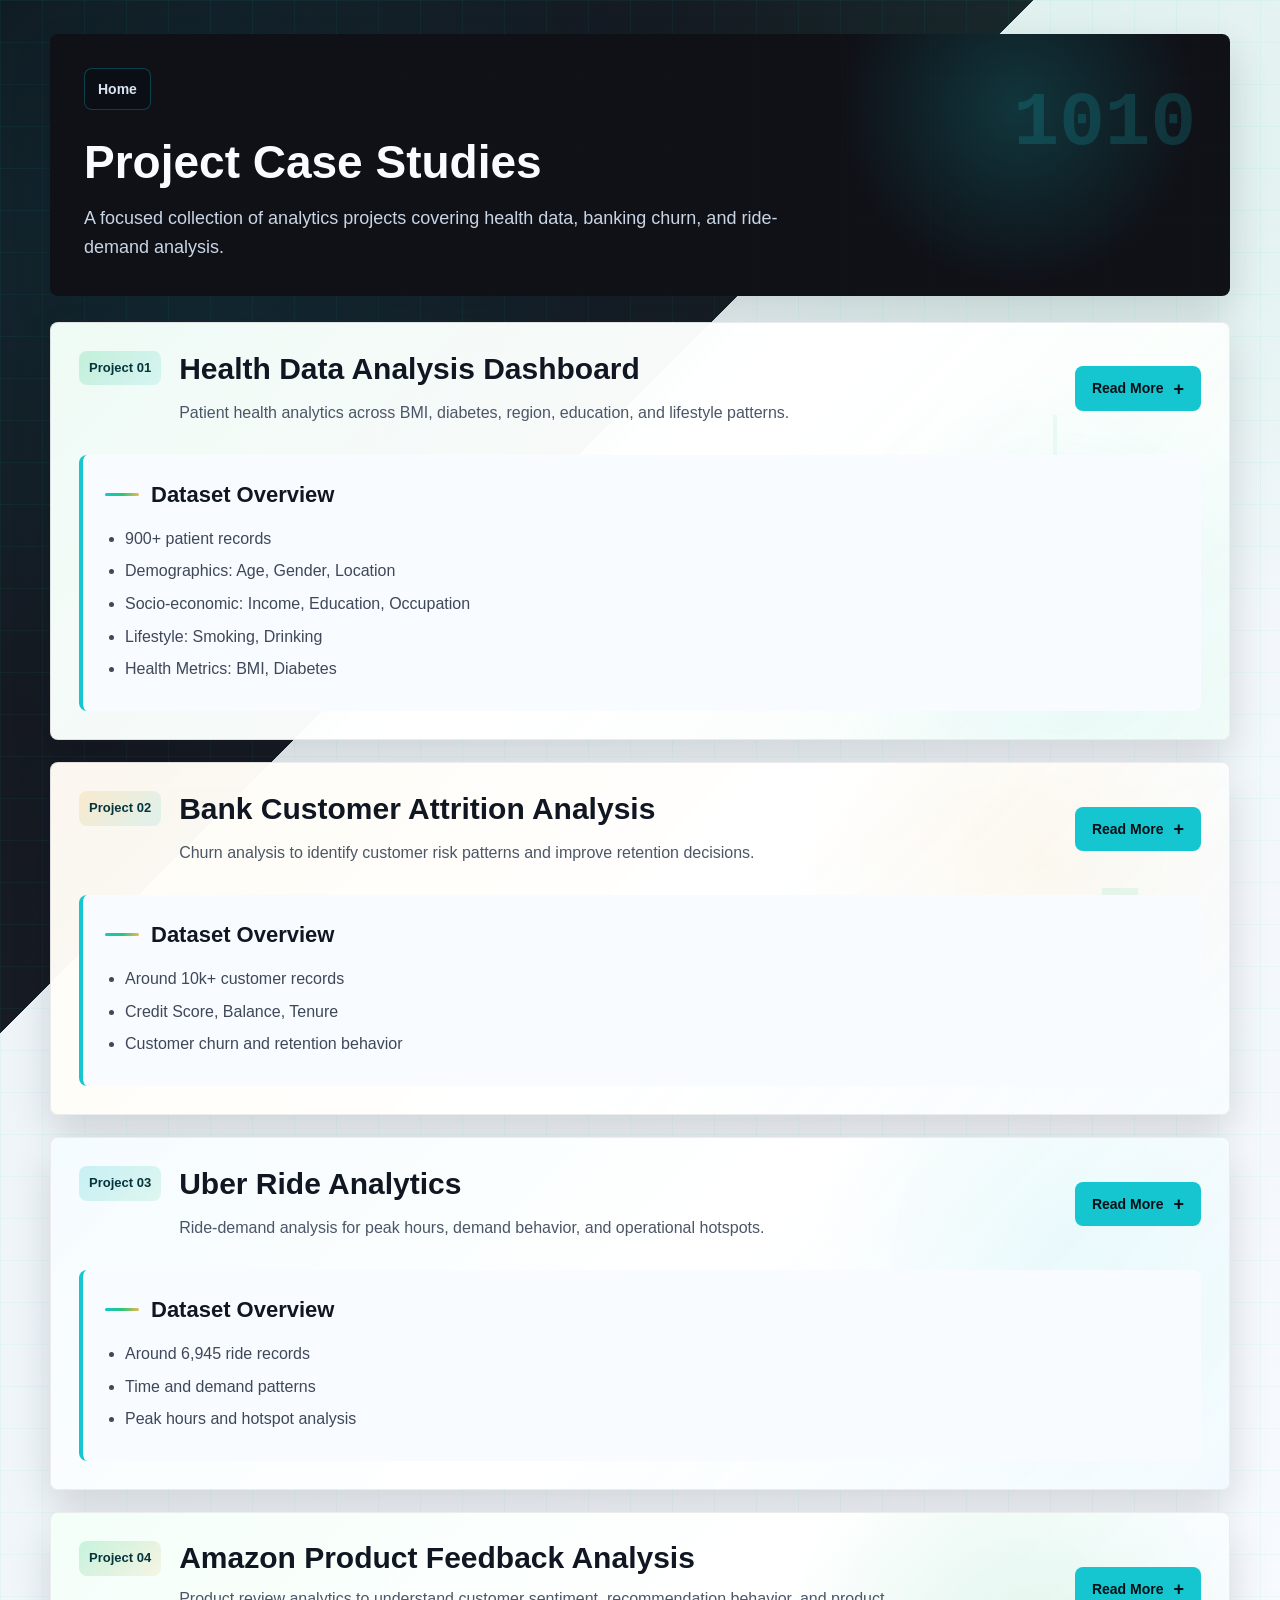
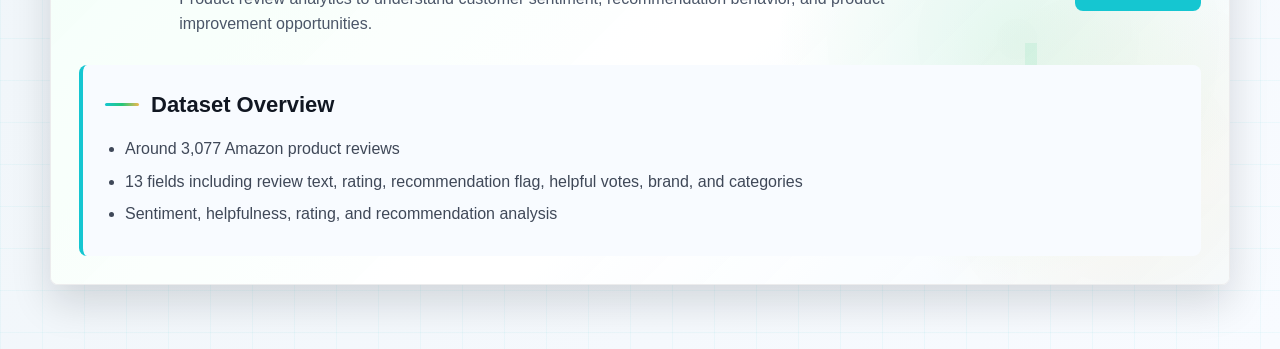
==== commit ff7241a3: "Add files via upload" ====
--- a/projects.html
+++ b/projects.html
@@ -10,7 +10,7 @@
 <body>
   <main class="projects-page">
     <header class="projects-hero">
-      <a href="./index.html" class="back-link">Back to Portfolio</a>
+      <a href="./index.html" class="back-link">Home</a>
       <h1>Project Case Studies</h1>
       <p>
         A focused collection of analytics projects covering health data, banking churn, and ride-demand analysis.
@@ -18,135 +18,442 @@
     </header>
 
     <section class="project-list">
-      <details class="project-section health-project" open>
-        <summary>
-          <span class="project-kicker">Project 01</span>
-          <span class="project-title">Health Data Analysis Dashboard</span>
-          <span class="project-summary">
-            Patient health analytics across BMI, diabetes, region, education, and lifestyle patterns.
-          </span>
-          <span class="read-more">Read More</span>
-        </summary>
+      <article class="project-section health-project" id="health-data-analysis">
+        <details class="project-details">
+          <summary>
+            <span class="project-kicker">Project 01</span>
+            <span class="project-title">Health Data Analysis Dashboard</span>
+            <span class="project-summary">
+              Patient health analytics across BMI, diabetes, region, education, and lifestyle patterns.
+            </span>
+            <span class="read-more">Read More</span>
+          </summary>
+        </details>
+
+        <div class="dataset-panel project-overview">
+          <h2>Dataset Overview</h2>
+          <ul>
+            <li>900+ patient records</li>
+            <li>Demographics: Age, Gender, Location</li>
+            <li>Socio-economic: Income, Education, Occupation</li>
+            <li>Lifestyle: Smoking, Drinking</li>
+            <li>Health Metrics: BMI, Diabetes</li>
+          </ul>
+        </div>
 
         <div class="project-content">
-          <div class="dataset-panel">
-            <h2>Dataset Overview</h2>
-            <ul>
-              <li>1000+ patient records</li>
-              <li>Demographics: Age, Gender, Location</li>
-              <li>Socio-economic: Income, Education, Occupation</li>
-              <li>Lifestyle: Smoking, Drinking</li>
-              <li>Health Metrics: BMI, Diabetes</li>
-            </ul>
-          </div>
-
-          <div class="visual-grid">
-            <article class="visual-card">
-              <img src="./Drinking Trends by Region.png" alt="Drinking trends by region dashboard">
-              <div>
-                <h3>Drinking Trends Region Wise</h3>
-                <p>Compared lifestyle patterns by region to identify concentration and behavioral differences.</p>
+          <article class="visual-card dashboard-main">
+            <img src="./healht_dashboards.png" alt="Health data analysis dashboard overview">
+            <div>
+              <h3>Health Dashboard Overview</h3>
+              <p>Combined view of patient metrics, regional patterns, lifestyle indicators, and health risks.</p>
+            </div>
+          </article>
+
+          <details class="more-gallery">
+            <summary>
+              <span>See More</span>
+            </summary>
+
+            <div class="visual-grid">
+              <article class="visual-card">
+                <img src="./Drinking Trends by Region.png" alt="Drinking trends by region dashboard">
+                <div>
+                  <h3>Drinking Trends Region Wise</h3>
+                  <p>Compared lifestyle patterns by region to identify concentration and behavioral differences.</p>
+                </div>
+              </article>
+
+              <article class="visual-card">
+                <img src="./Education Analysis Dashboard.png" alt="Education analysis dashboard">
+                <div>
+                  <h3>Education Analysis</h3>
+                  <p>Reviewed education distribution and highlighted which groups were most represented.</p>
+                </div>
+              </article>
+
+              <article class="visual-card">
+                <img src="./Health Conditions by Region.png" alt="Health conditions by region dashboard">
+                <div>
+                  <h3>Health Condition Region Wise</h3>
+                  <p>Mapped diabetes, heart disease, and other condition patterns across regions.</p>
+                </div>
+              </article>
+
+              <article class="visual-card">
+                <img src="./Smoking Trends by Region.png" alt="Smoking trends by region dashboard">
+                <div>
+                  <h3>Smoking Trends Region Wise</h3>
+                  <p>Compared smokers and non-smokers to understand region-level lifestyle risk.</p>
+                </div>
+              </article>
+
+              <article class="visual-card wide">
+                <img src="./bmichart.png" alt="BMI and diabetes analysis dashboard">
+                <div>
+                  <h3>BMI & Diabetes Analysis</h3>
+                  <p>BMI showed a clear relationship with diabetes risk, with consistent impact across regions.</p>
+                </div>
+              </article>
+            </div>
+          </details>
+        </div>
+      </article>
+
+      <article class="project-section bank-project" id="bank-customer-attrition">
+        <details class="project-details">
+          <summary>
+            <span class="project-kicker">Project 02</span>
+            <span class="project-title">Bank Customer Attrition Analysis</span>
+            <span class="project-summary">
+              Churn analysis to identify customer risk patterns and improve retention decisions.
+            </span>
+            <span class="read-more">Read More</span>
+          </summary>
+        </details>
+
+        <div class="dataset-panel project-overview">
+          <h2>Dataset Overview</h2>
+          <ul>
+            <li>Around 10k+ customer records</li>
+            <li>Credit Score, Balance, Tenure</li>
+            <li>Customer churn and retention behavior</li>
+          </ul>
+        </div>
+
+        <div class="project-content">
+          <article class="bank-feature-card">
+            <div class="bank-feature-copy">
+              <h3>Bank Attrition Analysis</h3>
+              <p class="project-date">Mar 2026</p>
+              <p>
+                Bank Customer Attrition Analysis: uncovering the drivers of customer churn through exploratory data analysis and actionable insights using Python and additional libraries.
+              </p>
+
+              <div class="bank-tags">
+                <span>Python for Analytics</span>
+                <span>Matplotlib</span>
+                <span>NumPy</span>
+                <span>Pandas</span>
+                <span>SeaBorn</span>
+                <span>Exploratory Data Analysis</span>
+                <span>Plotly</span>
               </div>
-            </article>
-
-            <article class="visual-card">
-              <img src="./Education Analysis Dashboard.png" alt="Education analysis dashboard">
-              <div>
-                <h3>Education Analysis</h3>
-                <p>Reviewed education distribution and highlighted which groups were most represented.</p>
+            </div>
+            <div class="bank-feature-art" aria-hidden="true"></div>
+          </article>
+
+          <section class="bank-analysis-panel" aria-label="Bank attrition analysis details">
+            <input type="radio" name="bank-analysis-tab" id="bank-overview-tab" checked>
+            <input type="radio" name="bank-analysis-tab" id="bank-extended-tab">
+
+            <nav class="bank-analysis-tabs" aria-label="Bank analysis sections">
+              <label for="bank-overview-tab">Overview</label>
+              <label for="bank-extended-tab">Bank Attrition Analysis</label>
+            </nav>
+
+            <div class="bank-analysis-content">
+              <article class="bank-tab-content bank-overview-content">
+                <h3>Overview</h3>
+                <ul>
+                  <li><strong>Objective:</strong> Identify the key factors that influence customer attrition (&ldquo;Exited&rdquo;) in the bank and suggest strategies to reduce churn.</li>
+                  <li><strong>Data Cleaning:</strong> Standardized column names, converted blanks to NaN, imputed or dropped missing values, and engineered categorical bins for continuous variables.</li>
+                  <li><strong>Data Analysis:</strong> Conducted univariate, bivariate, and multivariate analyses to explore relationships between demographics, product usage, satisfaction, and churn.</li>
+                  <li><strong>Data Visualization:</strong> Employed histograms, box plots, bar charts, and heatmaps (using Matplotlib, Seaborn, and Plotly) to reveal patterns and correlations.</li>
+                  <li><strong>Insights:</strong> Discovered that low tenure, low satisfaction, inactive membership, and certain age/salary groups are strongly associated with higher churn rates.</li>
+                  <li><strong>Deliverable:</strong> A comprehensive Jupyter Notebook with annotated code, clean datasets, interactive visualizations, and a slide deck summarizing key findings and recommendations.</li>
+                </ul>
+              </article>
+
+              <article class="bank-tab-content bank-extended-content">
+                <h3>Extended Overview</h3>
+
+                <h4>Data Collection &amp; Cleaning</h4>
+                <p><strong>Source &amp; Scope:</strong> Loaded the Bank Customer Attrition dataset (&asymp; 10 k records, 20+ features) containing demographics, financials, product holding, and engagement indicators.</p>
+                <p><strong>Preprocessing Steps:</strong></p>
+                <ul>
+                  <li><strong>Column normalization:</strong> Renamed to lowercase and replaced spaces/&rsquo;-&rsquo; with underscores.</li>
+                  <li><strong>Null handling:</strong> Converted blank strings in gender, card_type, salary to NaN; imputed or dropped rows with critical missing entries in card_type, salary.</li>
+                  <li><strong>Feature engineering:</strong> Created categorical bins for tenure, age, credit score, balance, satisfaction score, salary, and number of complaints to facilitate grouped analyses.</li>
+                </ul>
+
+                <h4>Data Analysis</h4>
+                <ul>
+                  <li><strong>Univariate Analysis:</strong> Assessed distributions of all features; e.g., the majority of customers have a tenure of &le; 5 years and credit scores between 600-800.</li>
+                  <li><strong>Bivariate Analysis:</strong> Explored churn rate vs. single variables--found that customers with tenure &lt; 3 years and satisfaction score &le; 3 have churn rates &gt; 40%.</li>
+                  <li><strong>Multivariate Analysis:</strong> Investigated interactions (e.g., age &amp; salary; credit score &amp; number of products) revealing compounded risk factors, such as older customers with low balances and no active membership being most at-risk.</li>
+                </ul>
+
+                <h4>Data Visualization</h4>
+                <p><strong>Techniques Used:</strong></p>
+                <ul>
+                  <li>Histograms &amp; KDE plots to show distributions (age, salary).</li>
+                  <li>Boxplots comparing balance and credit score by churn status.</li>
+                  <li>Bar charts for categorical churn rates (gender, card type, product count).</li>
+                  <li>Heatmaps of correlation matrix to highlight feature interdependencies.</li>
+                  <li>Interactive dashboards (Plotly Express) for stakeholder exploration.</li>
+                </ul>
+
+                <h4>Trend Analysis</h4>
+                <ul>
+                  <li><strong>Customer Lifecycle Patterns:</strong> Identified a steep drop-off in retention after 2-3 years of tenure.</li>
+                  <li><strong>Product Engagement:</strong> Higher attrition among customers holding only one product; upsell opportunities (e.g., introducing additional products) could bolster retention.</li>
+                  <li><strong>Satisfaction &amp; Complaints:</strong> Satisfaction scores &le; 3 and any customer complaints increased churn likelihood by over 50%.</li>
+                </ul>
+
+                <h4>Summary</h4>
+                <p>Through systematic EDA, the analysis pinpoints actionable levers--enhancing early tenure engagement, improving service satisfaction, targeting product cross-sells, and reactivating inactive members--that can reduce attrition.</p>
+              </article>
+            </div>
+          </section>
+        </div>
+      </article>
+
+      <article class="project-section ride-project" id="uber-ride-analytics">
+        <details class="project-details">
+          <summary>
+            <span class="project-kicker">Project 03</span>
+            <span class="project-title">Uber Ride Analytics</span>
+            <span class="project-summary">
+              Ride-demand analysis for peak hours, demand behavior, and operational hotspots.
+            </span>
+            <span class="read-more">Read More</span>
+          </summary>
+        </details>
+
+        <div class="dataset-panel project-overview">
+          <h2>Dataset Overview</h2>
+          <ul>
+            <li>Around 6,945 ride records</li>
+            <li>Time and demand patterns</li>
+            <li>Peak hours and hotspot analysis</li>
+          </ul>
+        </div>
+
+        <div class="project-content">
+          <article class="ride-feature-card">
+            <div class="ride-feature-copy">
+              <h3>Uber Ride Analytics</h3>
+              <p class="project-date">Mar 2026</p>
+              <p>
+                Analyzed Uber ride records to uncover demand peaks, service gaps, cancellation patterns, ride-type performance, and weather-driven supply challenges.
+              </p>
+
+              <div class="ride-tags">
+                <span>Python for Analytics</span>
+                <span>Pandas</span>
+                <span>NumPy</span>
+                <span>Matplotlib</span>
+                <span>SeaBorn</span>
+                <span>Ride Demand Analysis</span>
+                <span>EDA</span>
               </div>
-            </article>
-
-            <article class="visual-card">
-              <img src="./Health Conditions by Region.png" alt="Health conditions by region dashboard">
-              <div>
-                <h3>Health Condition Region Wise</h3>
-                <p>Mapped diabetes, heart disease, and other condition patterns across regions.</p>
+            </div>
+            <div class="ride-feature-art" aria-hidden="true"></div>
+          </article>
+
+          <section class="ride-analysis-panel" aria-label="Uber ride analysis details">
+            <input type="radio" name="ride-analysis-tab" id="ride-overview-tab" checked>
+            <input type="radio" name="ride-analysis-tab" id="ride-extended-tab">
+
+            <nav class="ride-analysis-tabs" aria-label="Uber analysis sections">
+              <label for="ride-overview-tab">Overview</label>
+              <label for="ride-extended-tab">Extended Overview</label>
+            </nav>
+
+            <div class="ride-analysis-content">
+              <article class="ride-tab-content ride-overview-content">
+                <h3>Overview</h3>
+                <ul>
+                  <li><strong>Objective:</strong> Analyze Uber ride demand, cancellations, ride-type performance, and supply gaps to improve operational planning.</li>
+                  <li><strong>Data Cleaning:</strong> Converted timestamps, handled missing trip start/drop times, standardized locations, and engineered time, wait, duration, and peak-hour features.</li>
+                  <li><strong>Data Analysis:</strong> Studied hourly and weekly demand, cancellation patterns, no-car availability, revenue mix, ride type contribution, and weather impact.</li>
+                  <li><strong>Data Visualization:</strong> Used heatmaps, line charts, bar charts, box plots, and scatter plots to reveal service bottlenecks and demand trends.</li>
+                  <li><strong>Insights:</strong> Found peak-hour supply shortfalls, weather-related cancellation spikes, high-value UberXL rides, and underserved pickup zones.</li>
+                  <li><strong>Deliverable:</strong> A fully annotated Jupyter Notebook with summarized actionable findings and recommendations.</li>
+                </ul>
+              </article>
+
+              <article class="ride-tab-content ride-extended-content">
+                <h3>Extended Overview</h3>
+
+                <h4>Data Collection &amp; Cleaning</h4>
+                <p><strong>Source &amp; Scope:</strong> Ingested ~6,945 Uber ride records with 13 fields, including request/start/drop timestamps, pickup/drop locations, trip cost, tip, ride type, payment method, driver ID, status, and weather conditions.</p>
+                <p><strong>Preprocessing Steps:</strong></p>
+                <ul>
+                  <li><strong>Timestamp conversion:</strong> Transformed request, start, and drop time strings to datetime objects; derived request_hour, request_dayofweek, wait_time (start-request), and trip_duration (drop-start).</li>
+                  <li><strong>Missing data handling:</strong> Identified that all &ldquo;Trip Cancelled&rdquo; and &ldquo;No Cars Available&rdquo; trips lack start/drop times. Retained these for cancellation-rate analysis but excluded them from trip-duration and revenue metrics.</li>
+                  <li><strong>Feature engineering:</strong> Standardized pickup/drop names; encoded ride_type, payment_method, and weather; categorized hours into &ldquo;peak&rdquo; vs. &ldquo;off-peak.&rdquo;</li>
+                </ul>
+
+                <h4>Data Analysis</h4>
+                <ul>
+                  <li><strong>Temporal Demand &amp; Supply:</strong>
+                    <ul>
+                      <li><strong>Request volume by hour:</strong> Two daily peaks at 8-10 AM and 6-8 PM; supply shortfall (fulfilled vs. requested) highest at 6-7 PM.</li>
+                      <li><strong>Day-of-week patterns:</strong> Weekend mornings show elevated leisure travel demand; weekday evening commutes dominate.</li>
+                    </ul>
+                  </li>
+                  <li><strong>Cancellation &amp; &ldquo;No Cars Available&rdquo; Patterns:</strong> Cancellation rate spikes (~25%) during peak hours; &ldquo;No Cars Available&rdquo; events concentrated in high-density zones (e.g., Majestic, Koramangala).</li>
+                  <li><strong>Revenue &amp; Ride-Type Mix:</strong>
+                    <ul>
+                      <li>UberGo comprises ~33% of trips but only ~28% of revenue; UberXL (~32% of trips) yields ~40% of total fare.</li>
+                      <li>Average tip correlates positively with trip duration (r&asymp;0.45).</li>
+                    </ul>
+                  </li>
+                </ul>
+
+                <h4>Data Visualization</h4>
+                <ul>
+                  <li><strong>Heatmap:</strong> Requests vs. hour and pickup zone to pinpoint underserved areas during rush hours.</li>
+                  <li><strong>Line Chart:</strong> Hourly request fulfillment rate overlaid on request volume.</li>
+                  <li><strong>Bar Charts:</strong> Cancellation and &ldquo;No Cars Available&rdquo; percentages by ride type and payment method.</li>
+                  <li><strong>Box Plots:</strong> Distribution of wait times and trip durations for each ride type.</li>
+                  <li><strong>Scatter Plot:</strong> Trip cost vs. duration colored by weather.</li>
+                </ul>
+
+                <h4>Trend Analysis</h4>
+                <ul>
+                  <li><strong>Weather Impact:</strong> &ldquo;Rainy&rdquo; and &ldquo;Stormy&rdquo; conditions see a ~20% increase in &ldquo;No Cars Available&rdquo; and ~15% higher cancellations.</li>
+                  <li><strong>Service Gaps Over Time:</strong> Month-over-month growth in late-night demand not matched by driver availability, suggesting incentive adjustments needed.</li>
+                </ul>
+
+                <h4>Summary</h4>
+                <p>This analysis uncovers critical service bottlenecks during peak and adverse-weather conditions, reveals high-value ride types, and quantifies cancellation drivers. Recommendations include dynamic driver-incentive schemes for rush hours and poor weather, targeted marketing for underutilized ride tiers, and real-time supply reallocation to high-demand zones.</p>
+              </article>
+            </div>
+          </section>
+        </div>
+      </article>
+
+      <article class="project-section amazon-project" id="amazon-product-feedback">
+        <details class="project-details">
+          <summary>
+            <span class="project-kicker">Project 04</span>
+            <span class="project-title">Amazon Product Feedback Analysis</span>
+            <span class="project-summary">
+              Product review analytics to understand customer sentiment, recommendation behavior, and product improvement opportunities.
+            </span>
+            <span class="read-more">Read More</span>
+          </summary>
+        </details>
+
+        <div class="dataset-panel project-overview">
+          <h2>Dataset Overview</h2>
+          <ul>
+            <li>Around 3,077 Amazon product reviews</li>
+            <li>13 fields including review text, rating, recommendation flag, helpful votes, brand, and categories</li>
+            <li>Sentiment, helpfulness, rating, and recommendation analysis</li>
+          </ul>
+        </div>
+
+        <div class="project-content">
+          <article class="amazon-feature-card">
+            <div class="amazon-feature-copy">
+              <h3>Amazon Product Feedback Analysis</h3>
+              <p class="project-date">Mar 2026</p>
+              <p>
+                Leveraging textual and quantitative insights to enhance product quality, customer satisfaction, and feedback-driven decision-making.
+              </p>
+
+              <div class="amazon-tags">
+                <span>Business Insights</span>
+                <span>Python for Analytics</span>
+                <span>Business Intelligence</span>
+                <span>Matplotlib</span>
+                <span>NumPy</span>
+                <span>Pandas</span>
+                <span>Sentiment Analysis</span>
               </div>
-            </article>
-
-            <article class="visual-card">
-              <img src="./Smoking Trends by Region.png" alt="Smoking trends by region dashboard">
-              <div>
-                <h3>Smoking Trends Region Wise</h3>
-                <p>Compared smokers and non-smokers to understand region-level lifestyle risk.</p>
-              </div>
-            </article>
-
-            <article class="visual-card wide">
-              <img src="./bmichart.png" alt="BMI and diabetes analysis dashboard">
-              <div>
-                <h3>BMI & Diabetes Analysis</h3>
-                <p>BMI showed a clear relationship with diabetes risk, with consistent impact across regions.</p>
-              </div>
-            </article>
-          </div>
-        </div>
-      </details>
-
-      <details class="project-section bank-project">
-        <summary>
-          <span class="project-kicker">Project 02</span>
-          <span class="project-title">Bank Customer Attrition Analysis</span>
-          <span class="project-summary">
-            Churn analysis to identify customer risk patterns and improve retention decisions.
-          </span>
-          <span class="read-more">Read More</span>
-        </summary>
-
-        <div class="project-content">
-          <div class="dataset-panel">
-            <h2>Dataset Overview</h2>
-            <ul>
-              <li>9000+ customer records</li>
-              <li>Credit Score, Balance, Tenure</li>
-              <li>Customer churn and retention behavior</li>
-            </ul>
-          </div>
-
-          <div class="visual-grid single">
-            <article class="visual-card wide">
-              <img src="./pie.png" alt="Bank customer attrition chart">
-              <div>
-                <h3>Key Analysis</h3>
-                <p>Low credit score, high balance, and mid-age customer groups showed stronger churn signals.</p>
-              </div>
-            </article>
-          </div>
-        </div>
-      </details>
-
-      <details class="project-section ride-project">
-        <summary>
-          <span class="project-kicker">Project 03</span>
-          <span class="project-title">Uber Ride Analytics</span>
-          <span class="project-summary">
-            Ride-demand analysis for peak hours, demand behavior, and operational hotspots.
-          </span>
-          <span class="read-more">Read More</span>
-        </summary>
-
-        <div class="project-content">
-          <div class="dataset-panel">
-            <h2>Dataset Overview</h2>
-            <ul>
-              <li>6974+ ride records</li>
-              <li>Time and demand patterns</li>
-              <li>Peak hours and hotspot analysis</li>
-            </ul>
-          </div>
-
-          <div class="visual-grid single">
-            <article class="visual-card wide">
-              <img src="./bar_chart (1).png" alt="Uber ride analytics chart">
-              <div>
-                <h3>Key Analysis</h3>
-                <p>Evening hours and weekends showed higher demand, helping identify operational focus areas.</p>
-              </div>
-            </article>
-          </div>
-        </div>
-      </details>
+            </div>
+            <div class="amazon-feature-art" aria-hidden="true"></div>
+          </article>
+
+          <section class="amazon-analysis-panel" aria-label="Amazon product feedback analysis details">
+            <input type="radio" name="amazon-analysis-tab" id="amazon-overview-tab" checked>
+            <input type="radio" name="amazon-analysis-tab" id="amazon-extended-tab">
+
+            <nav class="amazon-analysis-tabs" aria-label="Amazon analysis sections">
+              <label for="amazon-overview-tab">Overview</label>
+              <label for="amazon-extended-tab">Amazon Product Feedback Analysis</label>
+            </nav>
+
+            <div class="amazon-analysis-content">
+              <article class="amazon-tab-content amazon-overview-content">
+                <h3>Overview</h3>
+                <ul>
+                  <li><strong>Objective:</strong> Uncover the drivers of customer sentiment and engagement in Amazon product reviews to inform product development and marketing strategies.</li>
+                  <li><strong>Data Cleaning:</strong> Standardized column names, parsed review dates, handled missing values in text and recommendation flags, and engineered features such as review length and sentiment polarity.</li>
+                  <li><strong>Data Analysis:</strong> Explored distributions of ratings and recommendation flags, identified top brands and categories by sentiment, examined the relationship between review length, helpfulness votes, and ratings.</li>
+                  <li><strong>Data Visualization:</strong> Employed bar charts for rating counts, word clouds for positive vs. negative reviews, scatter plots of helpful votes vs. review length, and heatmaps of sentiment across brands.</li>
+                  <li><strong>Insights:</strong> High ratings (4-5 stars) dominate but negative reviews contain recurring product-specific complaints; longer reviews tend to garner more helpful votes; certain brands/categories show consistently higher sentiment.</li>
+                  <li><strong>Deliverable:</strong> A thoroughly documented Jupyter Notebook with all code and outputs, plus a concise slide deck summarizing actionable findings and recommendations.</li>
+                </ul>
+              </article>
+
+              <article class="amazon-tab-content amazon-extended-content">
+                <h3>Extended Overview</h3>
+
+                <h4>Data Collection &amp; Cleaning</h4>
+                <p><strong>Source &amp; Scope:</strong> Loaded ~3,077 Amazon product reviews covering 13 fields--including review text, rating (1-5), recommendation flag, helpfulness votes, brand, and categories.</p>
+                <p><strong>Preprocessing Steps:</strong></p>
+                <ul>
+                  <li><strong>Column normalization:</strong> Renamed fields to snake_case (e.g. reviews_date_added).</li>
+                  <li><strong>Date parsing:</strong> Converted reviews_date_added to datetime; noted only ~276 entries had dates, so time-based trend analysis was limited.</li>
+                  <li><strong>Missing data:</strong> Imputed missing reviews_do_recommend as &ldquo;Unknown&rdquo;; dropped any rows without review text.</li>
+                  <li><strong>Feature engineering:</strong>
+                    <ul>
+                      <li><strong>Review length:</strong> Counted words in reviews_text.</li>
+                      <li><strong>Sentiment polarity:</strong> Computed using a lexicon-based approach to score each review from -1 (negative) to +1 (positive).</li>
+                      <li><strong>Helpfulness ratio:</strong> reviews_num_helpful divided by review length to normalize engagement.</li>
+                    </ul>
+                  </li>
+                </ul>
+
+                <h4>Data Analysis</h4>
+                <ul>
+                  <li><strong>Rating &amp; Recommendation Distribution:</strong>
+                    <ul>
+                      <li><strong>Ratings:</strong> Approximately 70% of reviews are 4-5 stars; 1-2 star reviews represent ~15%.</li>
+                      <li><strong>Recommendation Flag:</strong> &ldquo;doRecommend = True&rdquo; aligns strongly with 4-5 star ratings; ~10% of high-rated reviews did not explicitly recommend.</li>
+                    </ul>
+                  </li>
+                  <li><strong>Brand &amp; Category Sentiment:</strong>
+                    <ul>
+                      <li>Brands A and B show average sentiment scores above 0.6, while Brand C averages 0.2 with frequent 1-2 star reviews.</li>
+                      <li>Certain categories (e.g., Electronics) have wider sentiment variability versus more uniform categories like Books.</li>
+                    </ul>
+                  </li>
+                  <li><strong>Textual Insights:</strong>
+                    <ul>
+                      <li><strong>Word Cloud Analysis:</strong> Positive reviews frequently mention &ldquo;quality,&rdquo; &ldquo;easy,&rdquo; and &ldquo;recommend,&rdquo; while negative reviews highlight &ldquo;defective,&rdquo; &ldquo;return,&rdquo; and &ldquo;battery.&rdquo;</li>
+                      <li><strong>Length vs. Helpfulness:</strong> Longer reviews (200+ words) receive on average 2x more helpful votes than short reviews (&lt;50 words).</li>
+                    </ul>
+                  </li>
+                </ul>
+
+                <h4>Data Visualization</h4>
+                <ul>
+                  <li><strong>Bar Charts:</strong> Rating counts and recommendation rates by category.</li>
+                  <li><strong>Heatmap:</strong> Average sentiment polarity across top 10 brands and categories.</li>
+                  <li><strong>Word Clouds:</strong> Side-by-side for 5-star vs. 1-star reviews to contrast key terms.</li>
+                  <li><strong>Scatter Plot:</strong> Review length vs. number of helpful votes with a LOESS smoothing line.</li>
+                  <li><strong>Box Plots:</strong> Distribution of helpfulness ratio across rating levels.</li>
+                </ul>
+
+                <h4>Trend Analysis</h4>
+                <ul>
+                  <li><strong>Sentiment Extremes:</strong> While most reviews are positive, negative reviews are more textually rich--offering deeper insights into pain points (e.g., durability, customer service).</li>
+                  <li><strong>Engagement Patterns:</strong> Reviews that include product comparisons or detailed pros/cons lists see the highest helpfulness ratios, indicating value in structured feedback.</li>
+                </ul>
+
+                <h4>Summary</h4>
+                <p>This analysis distills the volumetric and semantic dimensions of Amazon product feedback. Key recommendations include prioritizing improvements on common defect areas, encouraging longer &ldquo;pros and cons&rdquo; style reviews to boost helpfulness and trust, and tailoring product messaging around features that drive the highest sentiment in your strongest-performing brands and categories.</p>
+              </article>
+            </div>
+          </section>
+        </div>
+      </article>
     </section>
   </main>
 </body>
--- a/style.css
+++ b/style.css
@@ -169,6 +169,15 @@
     linear-gradient(135deg, rgba(241, 250, 255, 0.96), rgba(255, 255, 255, 0.95) 52%, rgba(235, 248, 255, 0.9));
 }
 
+.amazon-project::before {
+  background:
+    linear-gradient(90deg, transparent 0 46%, rgba(37, 199, 122, 0.14) 46% 54%, transparent 54% 100%) 88% 50% / 150px 110px no-repeat,
+    linear-gradient(0deg, transparent 0 46%, rgba(21, 198, 209, 0.12) 46% 54%, transparent 54% 100%) 88% 50% / 150px 110px no-repeat,
+    radial-gradient(circle at 82% 34%, rgba(37, 199, 122, 0.16), transparent 24%),
+    radial-gradient(circle at 91% 68%, rgba(240, 184, 79, 0.14), transparent 20%),
+    linear-gradient(135deg, rgba(240, 255, 247, 0.96), rgba(255, 255, 255, 0.95) 52%, rgba(240, 248, 255, 0.9));
+}
+
 .health-project .project-kicker {
   background: linear-gradient(135deg, rgba(37, 199, 122, 0.22), rgba(21, 198, 209, 0.12));
 }
@@ -181,24 +190,29 @@
   background: linear-gradient(135deg, rgba(21, 198, 209, 0.2), rgba(37, 199, 122, 0.12));
 }
 
+.amazon-project .project-kicker {
+  background: linear-gradient(135deg, rgba(37, 199, 122, 0.22), rgba(240, 184, 79, 0.14));
+}
+
 .project-section:hover::after {
   transform: translateX(120%);
 }
 
-.project-section summary {
+.project-details > summary {
   position: relative;
   z-index: 1;
   display: grid;
   grid-template-columns: auto 1fr auto;
   gap: 10px 18px;
   align-items: center;
-  min-height: 176px;
+  min-height: 132px;
   padding: 28px;
   cursor: pointer;
   list-style: none;
 }
 
-.project-section summary::-webkit-details-marker {
+.project-details > summary::-webkit-details-marker,
+.more-gallery summary::-webkit-details-marker {
   display: none;
 }
 
@@ -254,21 +268,31 @@
   line-height: 1;
 }
 
-.project-section[open] .read-more {
+.project-details[open] .read-more {
   background: var(--green);
 }
 
-.project-section[open] .read-more::after {
+.project-details[open] .read-more::after {
   content: "-";
 }
 
 .project-content {
   position: relative;
   z-index: 1;
-  display: grid;
+  display: none;
   gap: 22px;
   padding: 0 28px 28px;
   animation: expandIn 0.45s ease both;
+}
+
+.project-section:has(.project-details[open]) > .project-content {
+  display: grid;
+}
+
+.project-overview {
+  position: relative;
+  z-index: 1;
+  margin: 0 28px 28px;
 }
 
 .dataset-panel {
@@ -363,6 +387,501 @@
   color: #4b5668;
 }
 
+.dashboard-main img {
+  aspect-ratio: 16 / 10;
+}
+
+.bank-feature-card {
+  display: grid;
+  grid-template-columns: minmax(0, 1.15fr) minmax(260px, 0.85fr);
+  gap: 24px;
+  align-items: center;
+  min-height: 330px;
+  padding: 34px;
+  overflow: hidden;
+  border: 1px solid rgba(17, 23, 34, 0.08);
+  border-radius: 8px;
+  background:
+    linear-gradient(90deg, rgba(248, 251, 255, 0.96), rgba(248, 251, 255, 0.84)),
+    url("./project-bank-theme.png") center / cover;
+  box-shadow: 0 12px 28px rgba(8, 12, 20, 0.12);
+}
+
+.bank-feature-copy {
+  position: relative;
+  z-index: 1;
+}
+
+.bank-feature-copy h3 {
+  margin: 0 0 8px;
+  color: #1048a8;
+  font-size: 34px;
+  line-height: 1.12;
+}
+
+.project-date {
+  margin: 0 0 12px;
+  color: #111722;
+  font-weight: 700;
+}
+
+.bank-feature-copy p {
+  max-width: 560px;
+  margin: 0 0 14px;
+  color: #3f4858;
+}
+
+.bank-tags {
+  display: flex;
+  flex-wrap: wrap;
+  gap: 8px;
+  margin-top: 16px;
+}
+
+.bank-tags span {
+  min-height: 32px;
+  padding: 7px 11px;
+  border: 1px solid rgba(17, 23, 34, 0.08);
+  border-radius: 8px;
+  color: #111722;
+  background: rgba(255, 255, 255, 0.92);
+  font-size: 13px;
+  font-weight: 700;
+  box-shadow: 0 8px 18px rgba(8, 12, 20, 0.08);
+}
+
+.bank-feature-art {
+  min-height: 260px;
+  border-radius: 8px;
+  background:
+    linear-gradient(90deg, rgba(6, 16, 22, 0.02), rgba(6, 16, 22, 0.1)),
+    url("./project-bank-theme.png") center / cover;
+  box-shadow: inset 0 0 0 1px rgba(255, 255, 255, 0.36);
+}
+
+.bank-analysis-panel {
+  position: relative;
+  display: grid;
+  grid-template-columns: 220px minmax(0, 1fr);
+  gap: 22px;
+  padding: 0;
+}
+
+.bank-analysis-panel input {
+  position: absolute;
+  opacity: 0;
+  pointer-events: none;
+}
+
+.bank-analysis-tabs {
+  display: flex;
+  flex-direction: column;
+  gap: 10px;
+  padding: 18px 0;
+}
+
+.bank-analysis-tabs label {
+  display: flex;
+  align-items: center;
+  min-height: 42px;
+  padding: 10px 16px;
+  border-radius: 999px;
+  color: #7c889a;
+  font-weight: 800;
+  cursor: pointer;
+  transition: color 0.2s ease, background 0.2s ease, box-shadow 0.2s ease;
+}
+
+#bank-overview-tab:checked ~ .bank-analysis-tabs label[for="bank-overview-tab"],
+#bank-extended-tab:checked ~ .bank-analysis-tabs label[for="bank-extended-tab"] {
+  color: #ffffff;
+  background: linear-gradient(135deg, #15c6d1, #25c77a);
+  box-shadow: 0 10px 22px rgba(21, 198, 209, 0.22);
+}
+
+.bank-analysis-content {
+  min-height: 360px;
+  padding: 26px;
+  border: 1px solid rgba(17, 23, 34, 0.08);
+  border-radius: 8px;
+  background: rgba(248, 251, 255, 0.96);
+  box-shadow: 0 12px 28px rgba(8, 12, 20, 0.12);
+}
+
+.bank-tab-content {
+  display: none;
+}
+
+#bank-overview-tab:checked ~ .bank-analysis-content .bank-overview-content,
+#bank-extended-tab:checked ~ .bank-analysis-content .bank-extended-content {
+  display: block;
+  animation: expandIn 0.35s ease both;
+}
+
+.bank-tab-content h3 {
+  margin: 0 0 12px;
+  color: #1048a8;
+  font-size: 26px;
+  line-height: 1.15;
+}
+
+.bank-tab-content h4 {
+  margin: 22px 0 8px;
+  color: #111722;
+  font-size: 18px;
+}
+
+.bank-tab-content p,
+.bank-tab-content li {
+  color: #4b5668;
+}
+
+.bank-tab-content p {
+  margin: 0 0 10px;
+}
+
+.bank-tab-content ul {
+  margin-bottom: 10px;
+}
+
+.ride-feature-card {
+  display: grid;
+  grid-template-columns: minmax(0, 1.15fr) minmax(260px, 0.85fr);
+  gap: 24px;
+  align-items: center;
+  min-height: 330px;
+  padding: 34px;
+  overflow: hidden;
+  border: 1px solid rgba(17, 23, 34, 0.08);
+  border-radius: 8px;
+  background:
+    linear-gradient(90deg, rgba(248, 251, 255, 0.96), rgba(248, 251, 255, 0.84)),
+    url("./project-ride-theme.png") center / cover;
+  box-shadow: 0 12px 28px rgba(8, 12, 20, 0.12);
+}
+
+.ride-feature-copy {
+  position: relative;
+  z-index: 1;
+}
+
+.ride-feature-copy h3 {
+  margin: 0 0 8px;
+  color: #1048a8;
+  font-size: 34px;
+  line-height: 1.12;
+}
+
+.ride-feature-copy p {
+  max-width: 560px;
+  margin: 0 0 14px;
+  color: #3f4858;
+}
+
+.ride-tags {
+  display: flex;
+  flex-wrap: wrap;
+  gap: 8px;
+  margin-top: 16px;
+}
+
+.ride-tags span {
+  min-height: 32px;
+  padding: 7px 11px;
+  border: 1px solid rgba(17, 23, 34, 0.08);
+  border-radius: 8px;
+  color: #111722;
+  background: rgba(255, 255, 255, 0.92);
+  font-size: 13px;
+  font-weight: 700;
+  box-shadow: 0 8px 18px rgba(8, 12, 20, 0.08);
+}
+
+.ride-feature-art {
+  min-height: 260px;
+  border-radius: 8px;
+  background:
+    linear-gradient(90deg, rgba(6, 16, 22, 0.02), rgba(6, 16, 22, 0.1)),
+    url("./project-ride-theme.png") center / cover;
+  box-shadow: inset 0 0 0 1px rgba(255, 255, 255, 0.36);
+}
+
+.ride-analysis-panel {
+  position: relative;
+  display: grid;
+  grid-template-columns: 220px minmax(0, 1fr);
+  gap: 22px;
+  padding: 0;
+}
+
+.ride-analysis-panel input {
+  position: absolute;
+  opacity: 0;
+  pointer-events: none;
+}
+
+.ride-analysis-tabs {
+  display: flex;
+  flex-direction: column;
+  gap: 10px;
+  padding: 18px 0;
+}
+
+.ride-analysis-tabs label {
+  display: flex;
+  align-items: center;
+  min-height: 42px;
+  padding: 10px 16px;
+  border-radius: 999px;
+  color: #7c889a;
+  font-weight: 800;
+  cursor: pointer;
+  transition: color 0.2s ease, background 0.2s ease, box-shadow 0.2s ease;
+}
+
+#ride-overview-tab:checked ~ .ride-analysis-tabs label[for="ride-overview-tab"],
+#ride-extended-tab:checked ~ .ride-analysis-tabs label[for="ride-extended-tab"] {
+  color: #ffffff;
+  background: linear-gradient(135deg, #15c6d1, #25c77a);
+  box-shadow: 0 10px 22px rgba(21, 198, 209, 0.22);
+}
+
+.ride-analysis-content {
+  min-height: 360px;
+  padding: 26px;
+  border: 1px solid rgba(17, 23, 34, 0.08);
+  border-radius: 8px;
+  background: rgba(248, 251, 255, 0.96);
+  box-shadow: 0 12px 28px rgba(8, 12, 20, 0.12);
+}
+
+.ride-tab-content {
+  display: none;
+}
+
+#ride-overview-tab:checked ~ .ride-analysis-content .ride-overview-content,
+#ride-extended-tab:checked ~ .ride-analysis-content .ride-extended-content {
+  display: block;
+  animation: expandIn 0.35s ease both;
+}
+
+.ride-tab-content h3 {
+  margin: 0 0 12px;
+  color: #1048a8;
+  font-size: 26px;
+  line-height: 1.15;
+}
+
+.ride-tab-content h4 {
+  margin: 22px 0 8px;
+  color: #111722;
+  font-size: 18px;
+}
+
+.ride-tab-content p,
+.ride-tab-content li {
+  color: #4b5668;
+}
+
+.ride-tab-content p {
+  margin: 0 0 10px;
+}
+
+.ride-tab-content ul {
+  margin-bottom: 10px;
+}
+
+.amazon-feature-card {
+  display: grid;
+  grid-template-columns: minmax(0, 1.15fr) minmax(260px, 0.85fr);
+  gap: 24px;
+  align-items: center;
+  min-height: 330px;
+  padding: 34px;
+  overflow: hidden;
+  border: 1px solid rgba(17, 23, 34, 0.08);
+  border-radius: 8px;
+  background:
+    linear-gradient(90deg, rgba(248, 251, 255, 0.96), rgba(248, 251, 255, 0.84)),
+    url("./project-amazon-theme.png") center / cover;
+  box-shadow: 0 12px 28px rgba(8, 12, 20, 0.12);
+}
+
+.amazon-feature-copy {
+  position: relative;
+  z-index: 1;
+}
+
+.amazon-feature-copy h3 {
+  margin: 0 0 8px;
+  color: #1048a8;
+  font-size: 34px;
+  line-height: 1.12;
+}
+
+.amazon-feature-copy p {
+  max-width: 560px;
+  margin: 0 0 14px;
+  color: #3f4858;
+}
+
+.amazon-tags {
+  display: flex;
+  flex-wrap: wrap;
+  gap: 8px;
+  margin-top: 16px;
+}
+
+.amazon-tags span {
+  min-height: 32px;
+  padding: 7px 11px;
+  border: 1px solid rgba(17, 23, 34, 0.08);
+  border-radius: 8px;
+  color: #111722;
+  background: rgba(255, 255, 255, 0.92);
+  font-size: 13px;
+  font-weight: 700;
+  box-shadow: 0 8px 18px rgba(8, 12, 20, 0.08);
+}
+
+.amazon-feature-art {
+  min-height: 260px;
+  border-radius: 8px;
+  background:
+    linear-gradient(90deg, rgba(6, 16, 22, 0.02), rgba(6, 16, 22, 0.1)),
+    url("./project-amazon-theme.png") center / cover;
+  box-shadow: inset 0 0 0 1px rgba(255, 255, 255, 0.36);
+}
+
+.amazon-analysis-panel {
+  position: relative;
+  display: grid;
+  grid-template-columns: 220px minmax(0, 1fr);
+  gap: 22px;
+  padding: 0;
+}
+
+.amazon-analysis-panel input {
+  position: absolute;
+  opacity: 0;
+  pointer-events: none;
+}
+
+.amazon-analysis-tabs {
+  display: flex;
+  flex-direction: column;
+  gap: 10px;
+  padding: 18px 0;
+}
+
+.amazon-analysis-tabs label {
+  display: flex;
+  align-items: center;
+  min-height: 42px;
+  padding: 10px 16px;
+  border-radius: 999px;
+  color: #7c889a;
+  font-weight: 800;
+  cursor: pointer;
+  transition: color 0.2s ease, background 0.2s ease, box-shadow 0.2s ease;
+}
+
+#amazon-overview-tab:checked ~ .amazon-analysis-tabs label[for="amazon-overview-tab"],
+#amazon-extended-tab:checked ~ .amazon-analysis-tabs label[for="amazon-extended-tab"] {
+  color: #ffffff;
+  background: linear-gradient(135deg, #15c6d1, #25c77a);
+  box-shadow: 0 10px 22px rgba(21, 198, 209, 0.22);
+}
+
+.amazon-analysis-content {
+  min-height: 360px;
+  padding: 26px;
+  border: 1px solid rgba(17, 23, 34, 0.08);
+  border-radius: 8px;
+  background: rgba(248, 251, 255, 0.96);
+  box-shadow: 0 12px 28px rgba(8, 12, 20, 0.12);
+}
+
+.amazon-tab-content {
+  display: none;
+}
+
+#amazon-overview-tab:checked ~ .amazon-analysis-content .amazon-overview-content,
+#amazon-extended-tab:checked ~ .amazon-analysis-content .amazon-extended-content {
+  display: block;
+  animation: expandIn 0.35s ease both;
+}
+
+.amazon-tab-content h3 {
+  margin: 0 0 12px;
+  color: #1048a8;
+  font-size: 26px;
+  line-height: 1.15;
+}
+
+.amazon-tab-content h4 {
+  margin: 22px 0 8px;
+  color: #111722;
+  font-size: 18px;
+}
+
+.amazon-tab-content p,
+.amazon-tab-content li {
+  color: #4b5668;
+}
+
+.amazon-tab-content p {
+  margin: 0 0 10px;
+}
+
+.amazon-tab-content ul {
+  margin-bottom: 10px;
+}
+
+.more-gallery {
+  display: grid;
+  gap: 18px;
+}
+
+.more-gallery summary {
+  display: inline-flex;
+  align-items: center;
+  justify-content: center;
+  justify-self: start;
+  width: max-content;
+  min-height: 42px;
+  padding: 10px 16px;
+  border: 1px solid rgba(37, 199, 122, 0.28);
+  border-radius: 8px;
+  color: #061016;
+  background: var(--green);
+  font-size: 14px;
+  font-weight: 800;
+  cursor: pointer;
+  list-style: none;
+  transition: transform 0.2s ease, background 0.2s ease;
+}
+
+.more-gallery summary::after {
+  content: "+";
+  margin-left: 10px;
+  font-size: 18px;
+  line-height: 1;
+}
+
+.more-gallery[open] summary {
+  margin-bottom: 18px;
+}
+
+.more-gallery[open] summary::after {
+  content: "-";
+}
+
+.more-gallery summary:hover {
+  transform: translateY(-2px);
+  background: var(--cyan);
+}
+
 @media (max-width: 820px) {
   .projects-hero {
     min-height: auto;
@@ -376,7 +895,7 @@
     font-size: 52px;
   }
 
-  .project-section summary {
+  .project-details > summary {
     grid-template-columns: 1fr;
     min-height: auto;
   }
@@ -395,6 +914,29 @@
 
   .visual-grid {
     grid-template-columns: 1fr;
+  }
+
+  .bank-feature-card,
+  .bank-analysis-panel,
+  .ride-feature-card,
+  .ride-analysis-panel,
+  .amazon-feature-card,
+  .amazon-analysis-panel {
+    grid-template-columns: 1fr;
+  }
+
+  .bank-analysis-tabs,
+  .ride-analysis-tabs,
+  .amazon-analysis-tabs {
+    flex-direction: row;
+    flex-wrap: wrap;
+    padding: 0;
+  }
+
+  .bank-feature-copy h3,
+  .ride-feature-copy h3,
+  .amazon-feature-copy h3 {
+    font-size: 28px;
   }
 }
 
@@ -413,10 +955,15 @@
   }
 
   .projects-hero,
-  .project-section summary,
+  .project-details > summary,
   .project-content {
     padding-left: 18px;
     padding-right: 18px;
+  }
+
+  .project-overview {
+    margin-left: 18px;
+    margin-right: 18px;
   }
 
   .projects-hero h1 {
